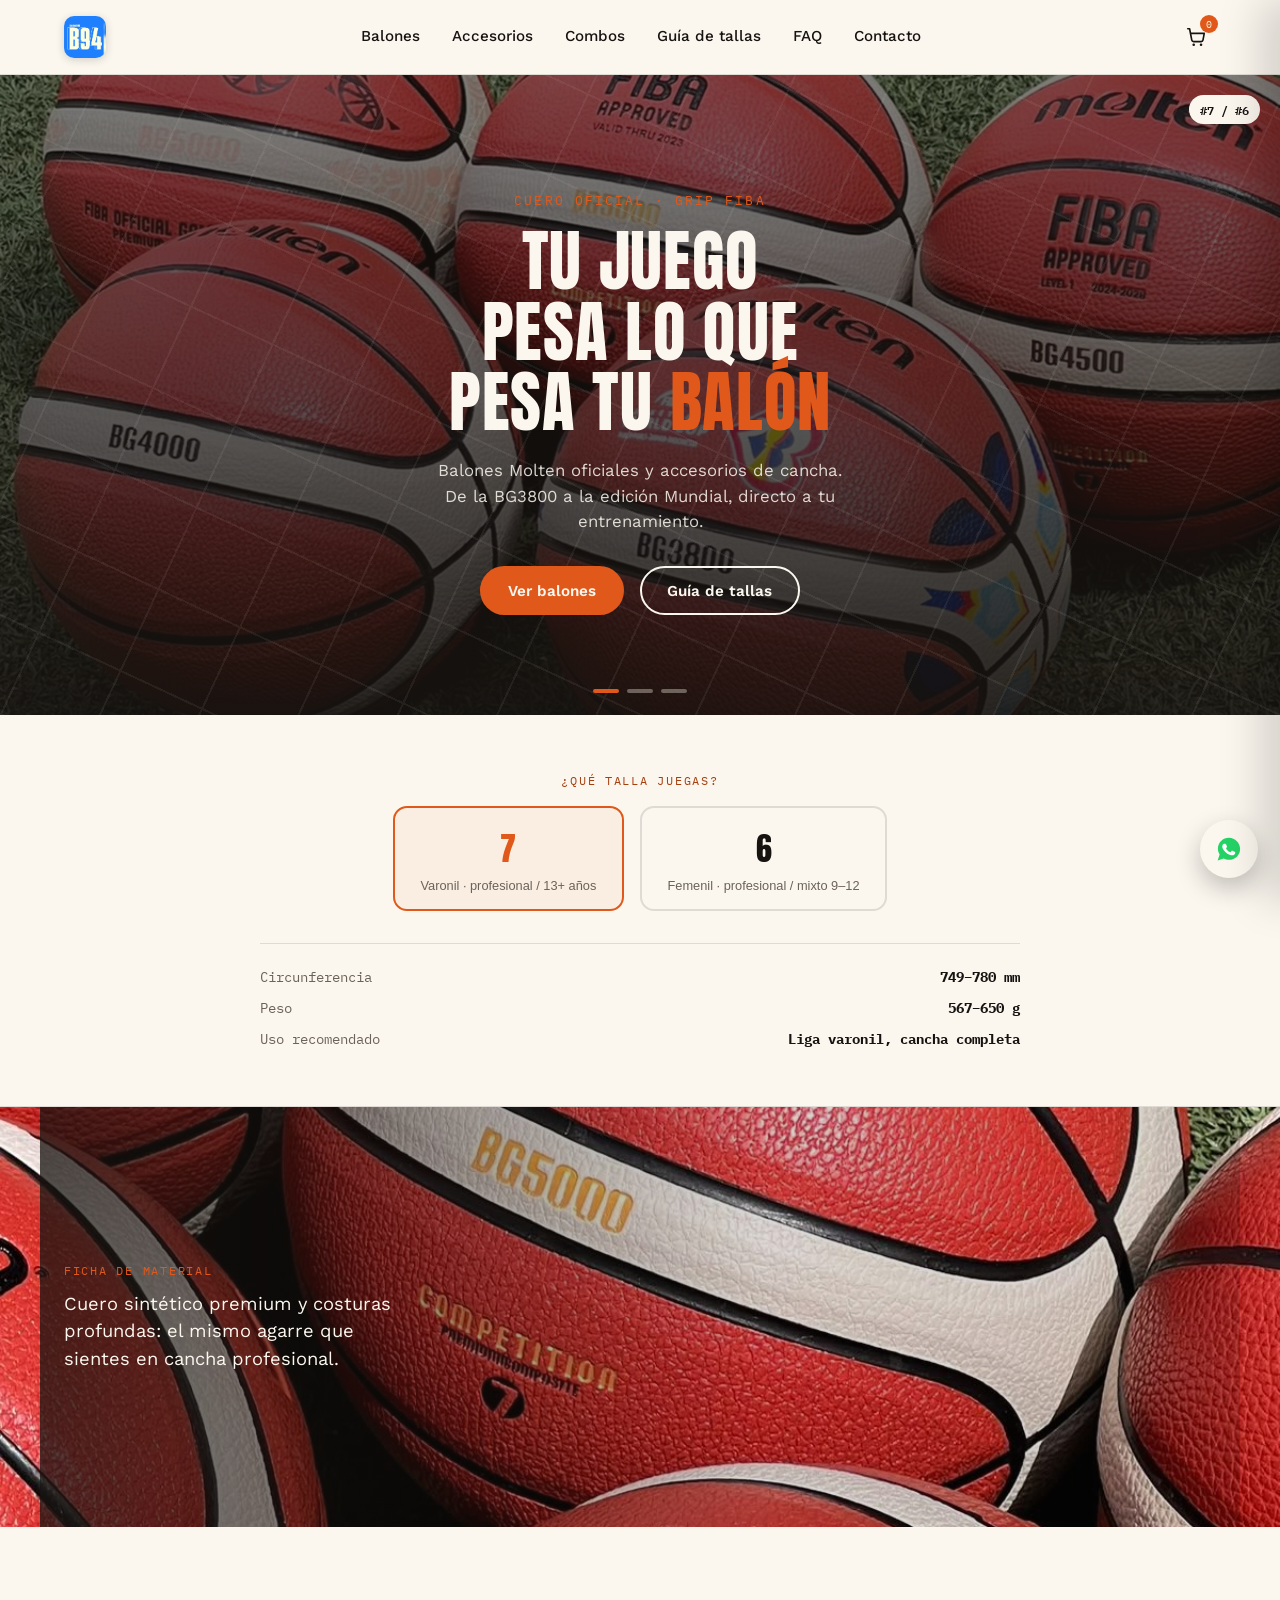
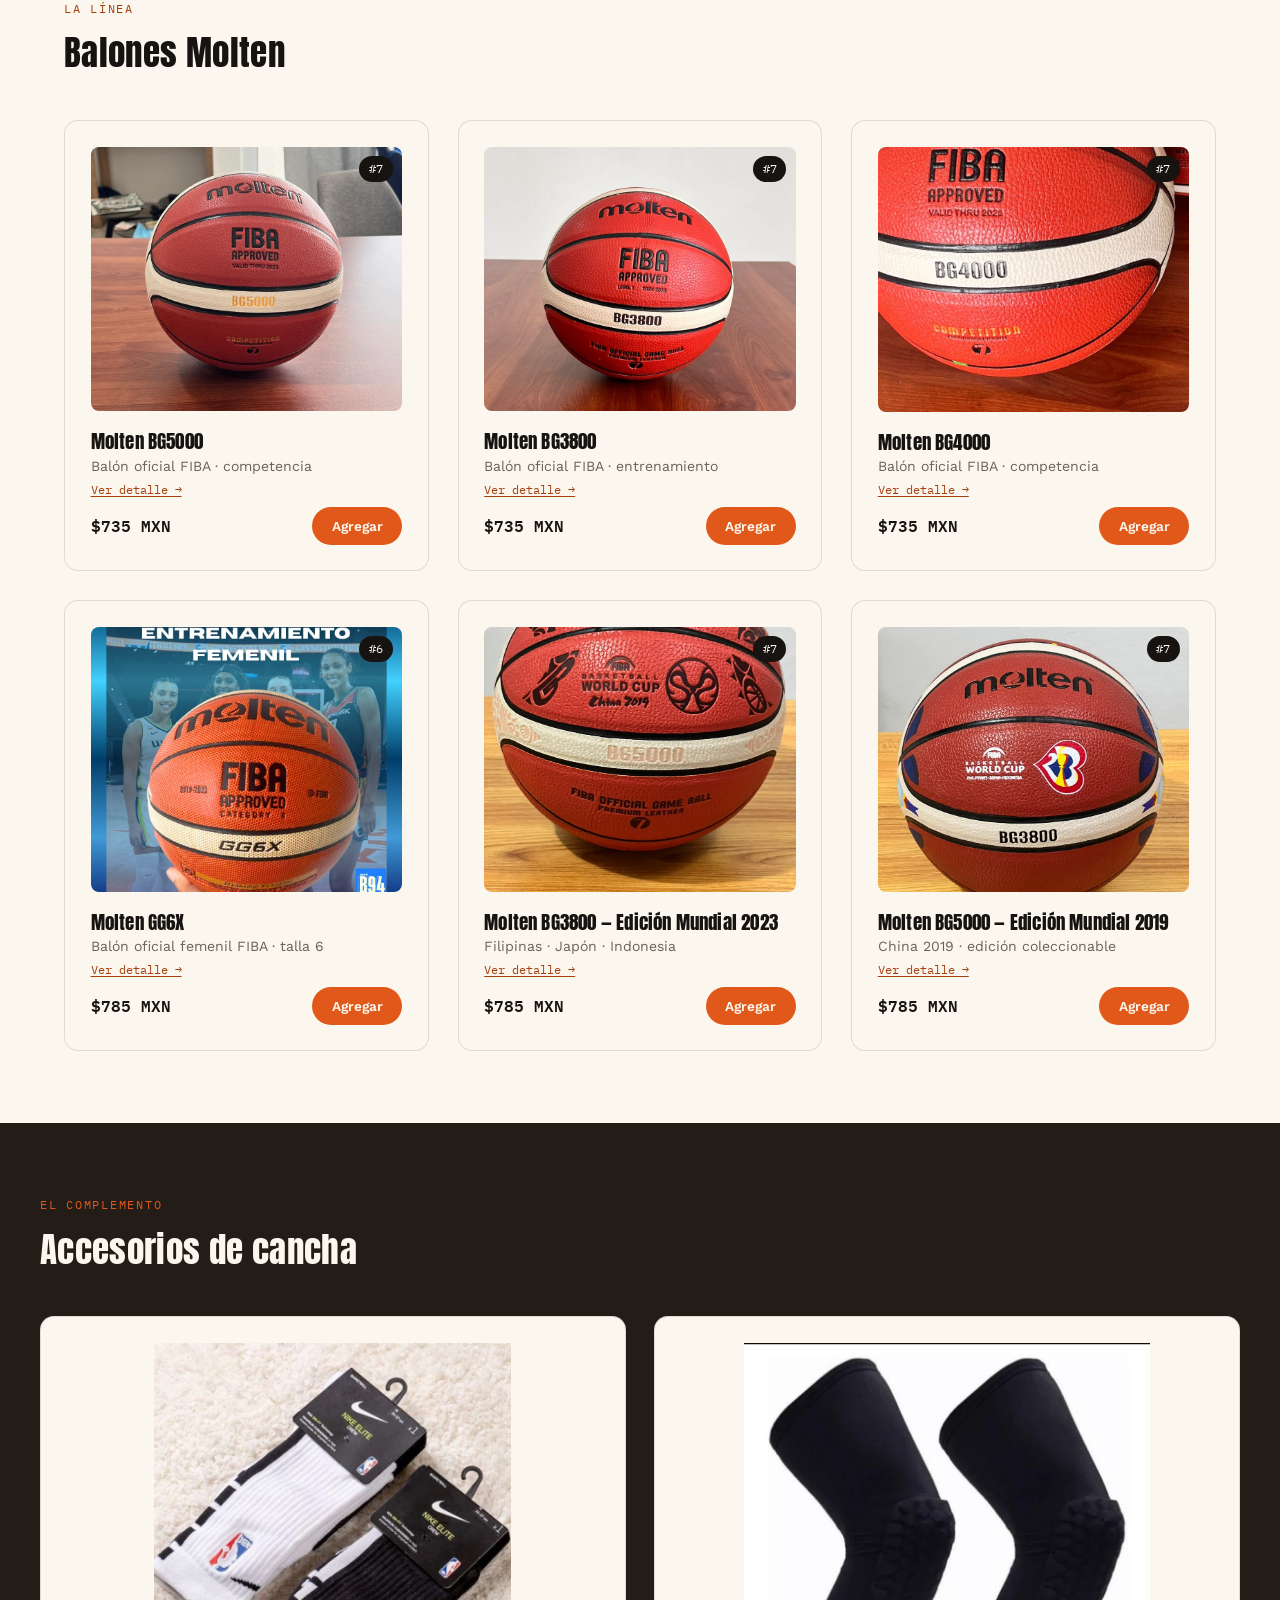
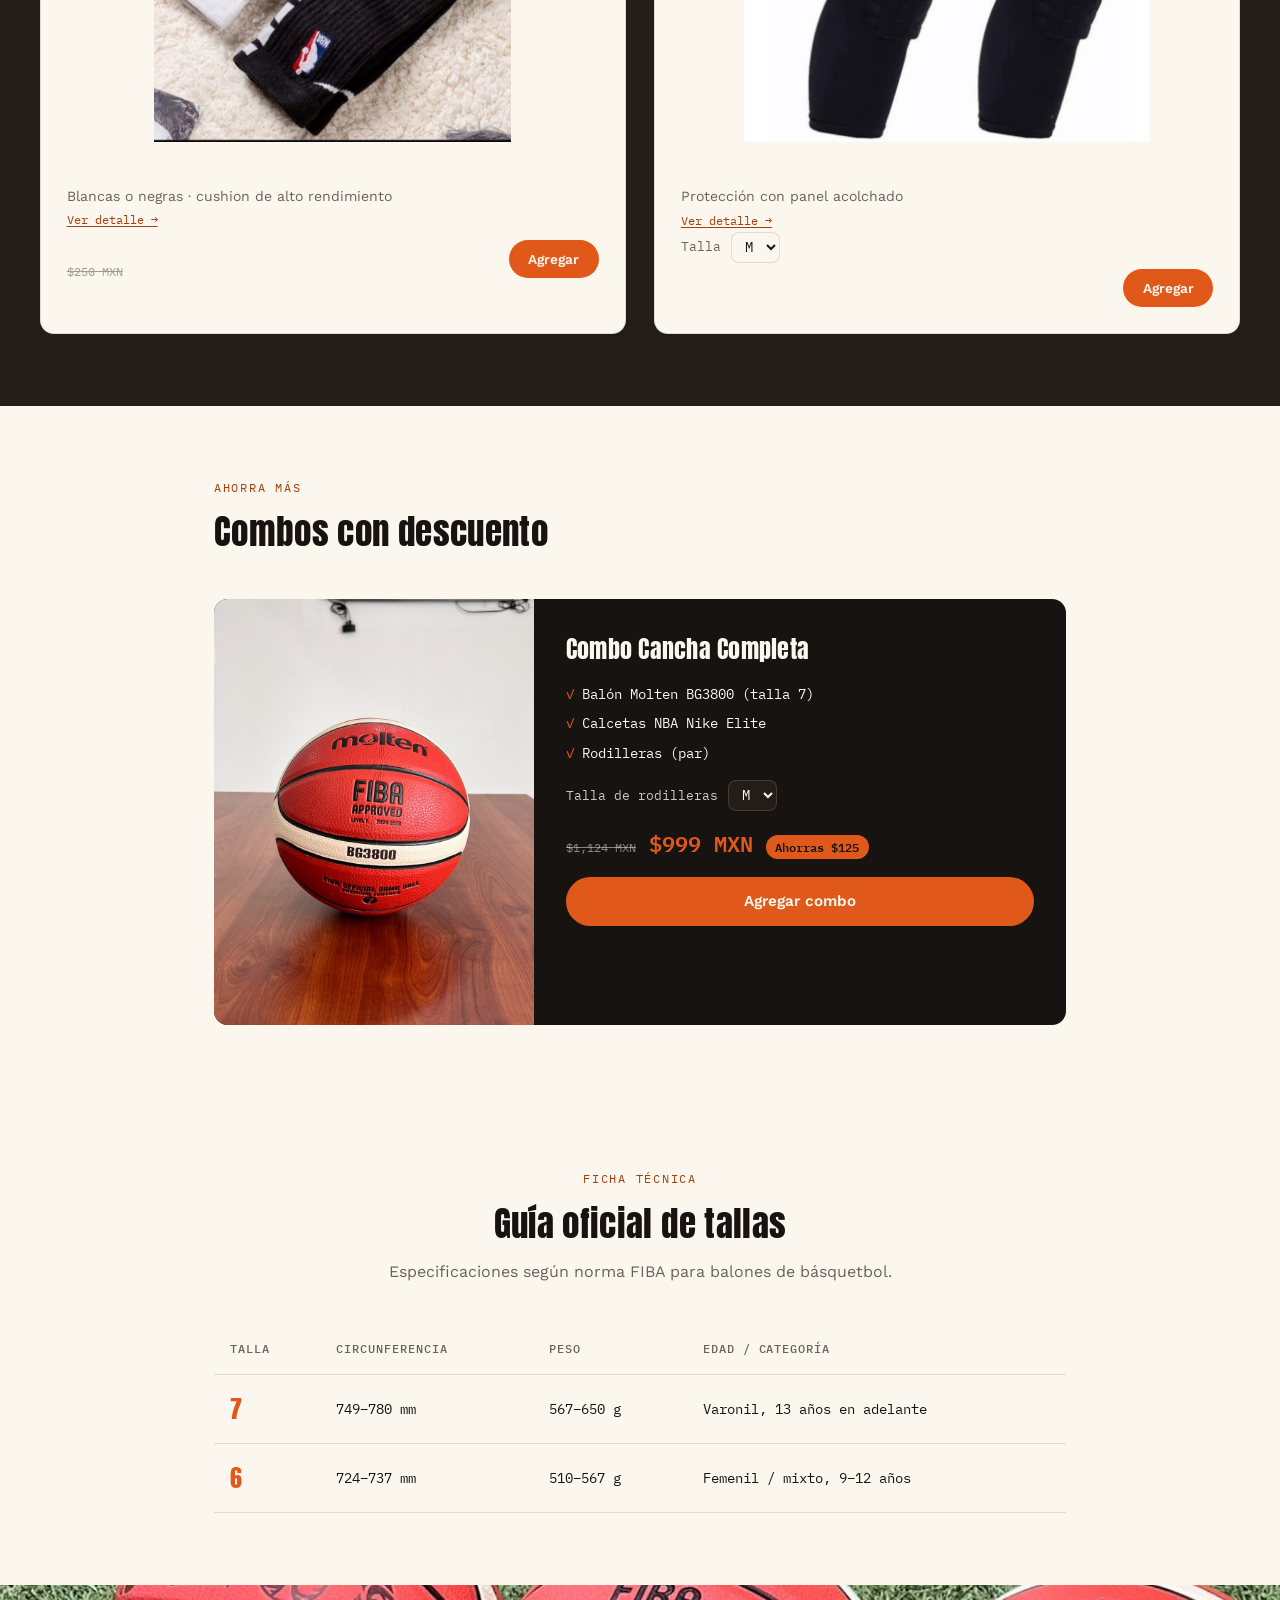
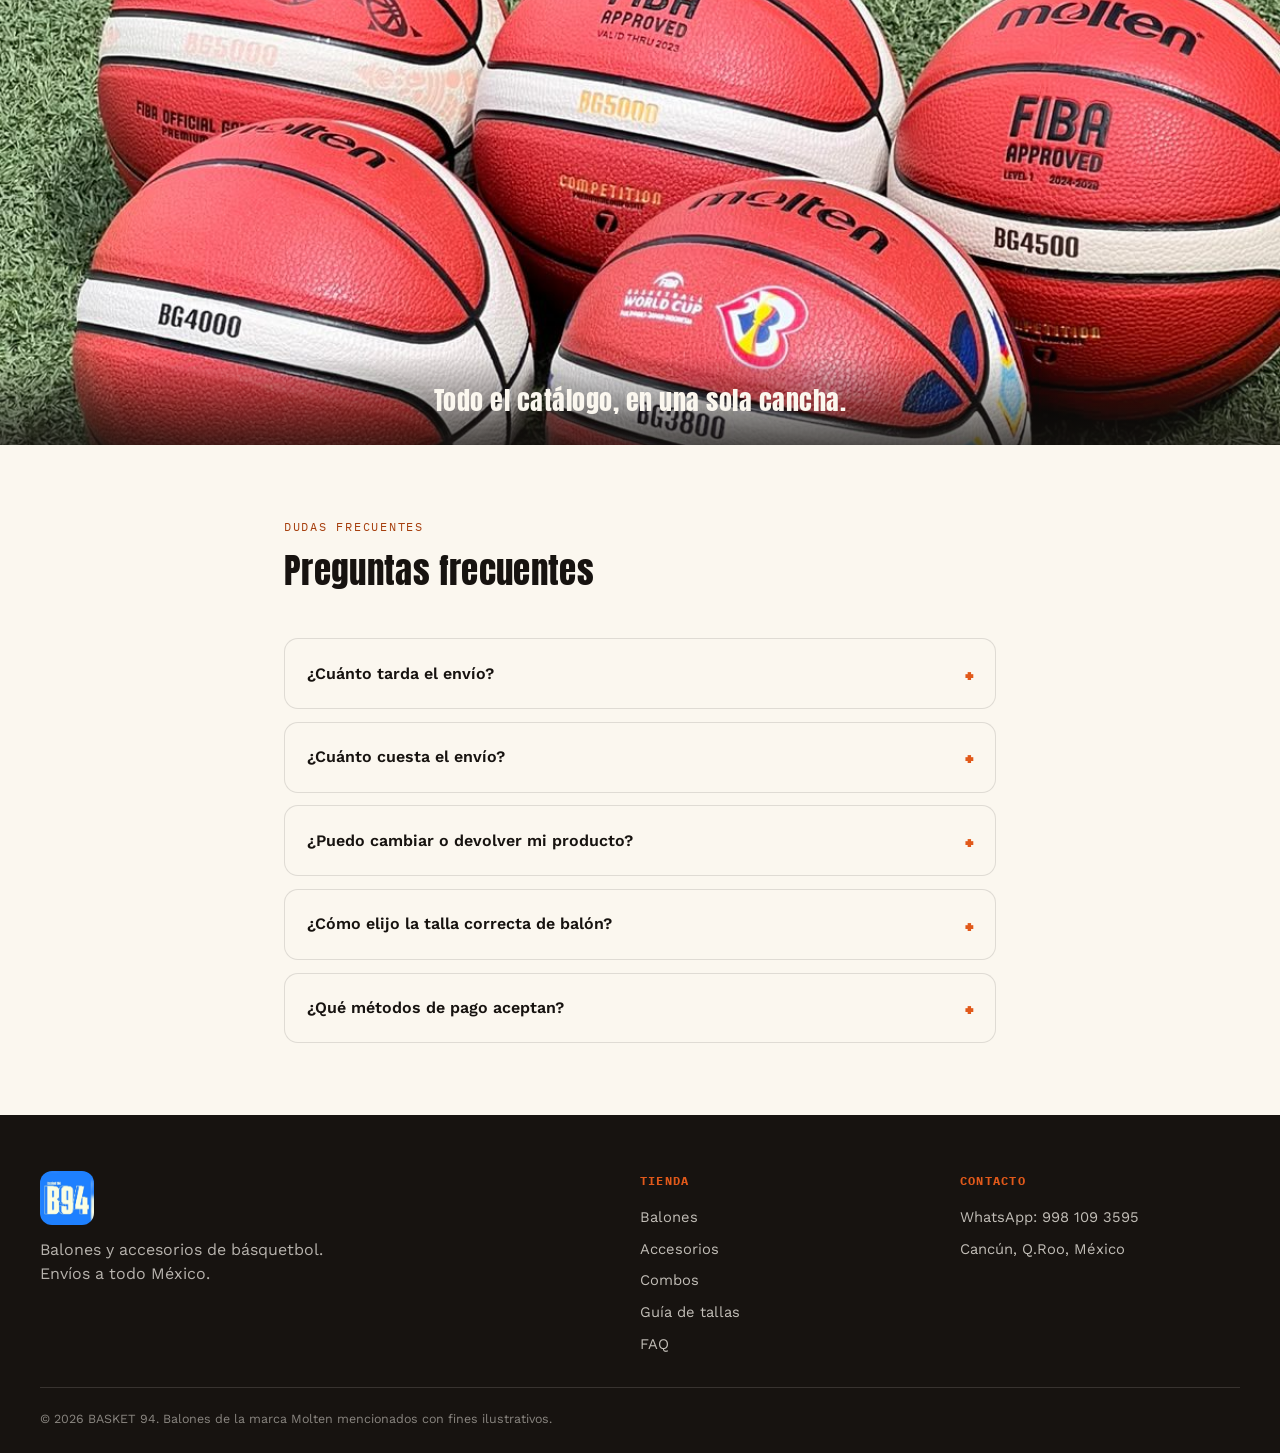
==== basket94-store/index.html @ 8084db6c "Agregar FAQ, Combo y barra de envio gratis" ====
<!DOCTYPE html>
<html lang="es">
<head>
<meta charset="UTF-8">
<meta name="viewport" content="width=device-width, initial-scale=1.0">
<title>BASKET 94 — Balones Molten y accesorios de básquetbol</title>
<link rel="preconnect" href="https://fonts.googleapis.com">
<link rel="preconnect" href="https://fonts.gstatic.com" crossorigin>
<link href="https://fonts.googleapis.com/css2?family=Anton&family=IBM+Plex+Mono:wght@400;500;600&family=Work+Sans:wght@400;500;600;700&display=swap" rel="stylesheet">
<link rel="icon" type="image/png" href="images/favicon.png">
<link rel="stylesheet" href="styles.css">
</head>
<body>

<!-- ===== NAV ===== -->
<header class="nav" id="nav">
  <div class="nav__inner">
    <a href="#top" class="nav__logo">
      <img src="images/logo.png" alt="BASKET 94" class="nav__logo-img">
    </a>

    <nav class="nav__links" id="navLinks">
      <a href="#balones">Balones</a>
      <a href="#accesorios">Accesorios</a>
      <a href="#combos">Combos</a>
      <a href="#tallas">Guía de tallas</a>
      <a href="#faq">FAQ</a>
      <a href="#contacto">Contacto</a>
    </nav>

    <div class="nav__actions">
      <button class="cart-btn" id="cartBtn" aria-label="Abrir carrito">
        <svg width="22" height="22" viewBox="0 0 24 24" fill="none"><path d="M3 3h2l2.4 12.4a2 2 0 002 1.6h8.2a2 2 0 002-1.6L21 8H6" stroke="currentColor" stroke-width="1.8" stroke-linecap="round" stroke-linejoin="round"/><circle cx="9.5" cy="20.5" r="1.4" fill="currentColor"/><circle cx="17.5" cy="20.5" r="1.4" fill="currentColor"/></svg>
        <span class="cart-btn__count" id="cartCount">0</span>
      </button>
      <button class="nav__burger" id="burgerBtn" aria-label="Abrir menú">
        <span></span><span></span><span></span>
      </button>
    </div>
  </div>
</header>

<!-- ===== HERO ===== -->
<section class="hero" id="top">
  <div class="hero__slider" id="heroSlider">
    <div class="hero__slide is-active" style="background-image:url('images/hero-pasto-1.jpg')"></div>
    <div class="hero__slide" style="background-image:url('images/hero-pasto-2.jpg')"></div>
    <div class="hero__slide" style="background-image:url('images/hero-pasto-3.jpg')"></div>
  </div>
  <div class="hero__overlay"></div>
  <div class="hero__seams" aria-hidden="true"></div>

  <div class="hero__content">
    <p class="eyebrow">CUERO OFICIAL · GRIP FIBA</p>
    <h1 class="hero__title">TU JUEGO<br>PESA LO QUE<br>PESA TU <em>BALÓN</em></h1>
    <p class="hero__sub">Balones Molten oficiales y accesorios de cancha. De la BG3800 a la edición Mundial, directo a tu entrenamiento.</p>
    <div class="hero__cta">
      <button class="btn btn--primary" data-scroll="#balones">Ver balones</button>
      <button class="btn btn--ghost" data-scroll="#tallas">Guía de tallas</button>
    </div>
  </div>

  <span class="hero__ball-tag">#7 / #6</span>

  <div class="hero__dots" id="heroDots">
    <button class="is-active" data-slide="0" aria-label="Foto 1"></button>
    <button data-slide="1" aria-label="Foto 2"></button>
    <button data-slide="2" aria-label="Foto 3"></button>
  </div>
</section>

<!-- ===== SELECTOR DE TALLA ===== -->
<section class="fit-picker">
  <div class="fit-picker__inner">
    <p class="section-label">¿QUÉ TALLA JUEGAS?</p>
    <div class="fit-tabs" id="fitTabs">
      <button class="fit-tab is-active" data-size="7">
        <span class="fit-tab__num">7</span>
        <span class="fit-tab__desc">Varonil · profesional / 13+ años</span>
      </button>
      <button class="fit-tab" data-size="6">
        <span class="fit-tab__num">6</span>
        <span class="fit-tab__desc">Femenil · profesional / mixto 9–12</span>
      </button>
    </div>
    <div class="fit-spec" id="fitSpec">
      <div class="fit-spec__row"><span>Circunferencia</span><strong id="specCirc">749–780 mm</strong></div>
      <div class="fit-spec__row"><span>Peso</span><strong id="specPeso">567–650 g</strong></div>
      <div class="fit-spec__row"><span>Uso recomendado</span><strong id="specUso">Liga varonil, cancha completa</strong></div>
    </div>
  </div>
</section>

<!-- ===== TIRA DE CALIDAD ===== -->
<section class="quality-strip">
  <img src="images/detalle-cuero.jpg" alt="Detalle del cuero y costuras del balón Molten">
  <div class="quality-strip__caption">
    <p class="section-label">FICHA DE MATERIAL</p>
    <p>Cuero sintético premium y costuras profundas: el mismo agarre que sientes en cancha profesional.</p>
  </div>
</section>

<!-- ===== BALONES ===== -->
<section class="products" id="balones">
  <div class="products__head">
    <p class="section-label">LA LÍNEA</p>
    <h2>Balones Molten</h2>
  </div>

  <div class="product-grid">

    <article class="product-card" data-detail="bg5000">
      <div class="product-card__media">
        <img src="images/bg5000.jpg" alt="Balón Molten BG5000">
        <span class="product-card__badge">#7</span>
      </div>
      <div class="product-card__body">
        <h3>Molten BG5000</h3>
        <p class="product-card__meta">Balón oficial FIBA · competencia</p>
        <button class="product-card__viewlink" data-detail="bg5000">Ver detalle →</button>
        <div class="product-card__foot">
          <span class="price">$735 MXN</span>
          <button class="btn btn--small btn--primary" data-add="bg5000">Agregar</button>
        </div>
      </div>
    </article>

    <article class="product-card" data-detail="bg3800">
      <div class="product-card__media">
        <img src="images/bg3800.jpg" alt="Balón Molten BG3800">
        <span class="product-card__badge">#7</span>
      </div>
      <div class="product-card__body">
        <h3>Molten BG3800</h3>
        <p class="product-card__meta">Balón oficial FIBA · entrenamiento</p>
        <button class="product-card__viewlink" data-detail="bg3800">Ver detalle →</button>
        <div class="product-card__foot">
          <span class="price">$735 MXN</span>
          <button class="btn btn--small btn--primary" data-add="bg3800">Agregar</button>
        </div>
      </div>
    </article>

    <article class="product-card" data-detail="bg4000">
      <div class="product-card__media">
        <img src="images/bg4000.jpg" alt="Balón Molten BG4000">
        <span class="product-card__badge">#7</span>
      </div>
      <div class="product-card__body">
        <h3>Molten BG4000</h3>
        <p class="product-card__meta">Balón oficial FIBA · competencia</p>
        <button class="product-card__viewlink" data-detail="bg4000">Ver detalle →</button>
        <div class="product-card__foot">
          <span class="price">$735 MXN</span>
          <button class="btn btn--small btn--primary" data-add="bg4000">Agregar</button>
        </div>
      </div>
    </article>

    <article class="product-card" data-detail="gg6x">
      <div class="product-card__media">
        <img src="images/gg6x.jpg" alt="Balón Molten GG6X talla 6">
        <span class="product-card__badge">#6</span>
      </div>
      <div class="product-card__body">
        <h3>Molten GG6X</h3>
        <p class="product-card__meta">Balón oficial femenil FIBA · talla 6</p>
        <button class="product-card__viewlink" data-detail="gg6x">Ver detalle →</button>
        <div class="product-card__foot">
          <span class="price">$785 MXN</span>
          <button class="btn btn--small btn--primary" data-add="gg6x">Agregar</button>
        </div>
      </div>
    </article>

    <article class="product-card" data-detail="bg3800-mundial">
      <div class="product-card__media">
        <img src="images/bg3800-mundial.jpg" alt="Balón Molten BG3800 edición Mundial 2023">
        <span class="product-card__badge">#7</span>
      </div>
      <div class="product-card__body">
        <h3>Molten BG3800 — Edición Mundial 2023</h3>
        <p class="product-card__meta">Filipinas · Japón · Indonesia</p>
        <button class="product-card__viewlink" data-detail="bg3800-mundial">Ver detalle →</button>
        <div class="product-card__foot">
          <span class="price">$785 MXN</span>
          <button class="btn btn--small btn--primary" data-add="bg3800-mundial">Agregar</button>
        </div>
      </div>
    </article>

    <article class="product-card" data-detail="bg5000-mundial">
      <div class="product-card__media">
        <img src="images/bg5000-mundial.jpg" alt="Balón Molten BG5000 edición Mundial 2019">
        <span class="product-card__badge">#7</span>
      </div>
      <div class="product-card__body">
        <h3>Molten BG5000 — Edición Mundial 2019</h3>
        <p class="product-card__meta">China 2019 · edición coleccionable</p>
        <button class="product-card__viewlink" data-detail="bg5000-mundial">Ver detalle →</button>
        <div class="product-card__foot">
          <span class="price">$785 MXN</span>
          <button class="btn btn--small btn--primary" data-add="bg5000-mundial">Agregar</button>
        </div>
      </div>
    </article>

  </div>
</section>

<!-- ===== ACCESORIOS ===== -->
<section class="products products--dark" id="accesorios">
  <div class="products__head">
    <p class="section-label">EL COMPLEMENTO</p>
    <h2>Accesorios de cancha</h2>
  </div>

  <div class="product-grid product-grid--accessories">

    <article class="product-card product-card--acc" data-detail="calcetas">
      <div class="product-card__media">
        <img src="images/calcetas.jpg" alt="Calcetas NBA Nike Elite">
      </div>
      <div class="product-card__body">
        <h3>Calcetas NBA Nike Elite</h3>
        <p class="product-card__meta">Blancas o negras · cushion de alto rendimiento</p>
        <button class="product-card__viewlink" data-detail="calcetas">Ver detalle →</button>
        <div class="product-card__foot">
          <span class="price-group">
            <span class="price">$199 MXN</span>
            <span class="price-old">$250 MXN</span>
          </span>
          <button class="btn btn--small btn--primary" data-add="calcetas">Agregar</button>
        </div>
      </div>
    </article>

    <article class="product-card product-card--acc" data-detail="rodilleras">
      <div class="product-card__media">
        <img src="images/rodilleras.jpg" alt="Rodilleras de básquetbol">
      </div>
      <div class="product-card__body">
        <h3>Rodilleras (par)</h3>
        <p class="product-card__meta">Protección con panel acolchado</p>
        <button class="product-card__viewlink" data-detail="rodilleras">Ver detalle →</button>
        <label class="size-select">
          Talla
          <select id="rodillerasSize">
            <option value="S">S</option>
            <option value="M" selected>M</option>
            <option value="G">G</option>
          </select>
        </label>
        <div class="product-card__foot">
          <span class="price">$190 MXN</span>
          <button class="btn btn--small btn--primary" id="addRodilleras">Agregar</button>
        </div>
      </div>
    </article>

  </div>
</section>

<!-- ===== COMBOS ===== -->
<section class="combos" id="combos">
  <div class="products__head">
    <p class="section-label">AHORRA MÁS</p>
    <h2>Combos con descuento</h2>
  </div>

  <div class="combo-card">
    <div class="combo-card__media">
      <img src="images/bg3800.jpg" alt="Combo Cancha Completa: balón, calcetas y rodilleras">
    </div>
    <div class="combo-card__body">
      <h3>Combo Cancha Completa</h3>
      <ul class="combo-card__list">
        <li>Balón Molten BG3800 (talla 7)</li>
        <li>Calcetas NBA Nike Elite</li>
        <li>Rodilleras (par)</li>
      </ul>
      <label class="size-select">
        Talla de rodilleras
        <select id="comboSize">
          <option value="S">S</option>
          <option value="M" selected>M</option>
          <option value="G">G</option>
        </select>
      </label>
      <div class="combo-card__price">
        <span class="price-old">$1,124 MXN</span>
        <span class="price">$999 MXN</span>
        <span class="combo-card__save">Ahorras $125</span>
      </div>
      <button class="btn btn--primary btn--full" id="addCombo">Agregar combo</button>
    </div>
  </div>
</section>

<!-- ===== GUÍA DE TALLAS ===== -->
<section class="size-guide" id="tallas">
  <div class="size-guide__head">
    <p class="section-label">FICHA TÉCNICA</p>
    <h2>Guía oficial de tallas</h2>
    <p class="size-guide__sub">Especificaciones según norma FIBA para balones de básquetbol.</p>
  </div>

  <div class="size-table-wrap">
    <table class="size-table">
      <thead>
        <tr>
          <th>Talla</th>
          <th>Circunferencia</th>
          <th>Peso</th>
          <th>Edad / categoría</th>
        </tr>
      </thead>
      <tbody>
        <tr>
          <td class="size-table__num">7</td>
          <td>749–780 mm</td>
          <td>567–650 g</td>
          <td>Varonil, 13 años en adelante</td>
        </tr>
        <tr>
          <td class="size-table__num">6</td>
          <td>724–737 mm</td>
          <td>510–567 g</td>
          <td>Femenil / mixto, 9–12 años</td>
        </tr>
      </tbody>
    </table>
  </div>
</section>

<!-- ===== CATÁLOGO COMPLETO (banner) ===== -->
<section class="catalog-banner">
  <img src="images/catalogo-completo.jpg" alt="Catálogo completo de balones Molten BASKET 94">
  <div class="catalog-banner__caption">
    <p>Todo el catálogo, en una sola cancha.</p>
  </div>
</section>

<!-- ===== FAQ ===== -->
<section class="faq" id="faq">
  <div class="products__head">
    <p class="section-label">DUDAS FRECUENTES</p>
    <h2>Preguntas frecuentes</h2>
  </div>

  <div class="faq-list">
    <details class="faq-item">
      <summary>¿Cuánto tarda el envío?</summary>
      <p>Cancún y área metropolitana: 1–2 días hábiles. Resto de México: 3–6 días hábiles.</p>
    </details>
    <details class="faq-item">
      <summary>¿Cuánto cuesta el envío?</summary>
      <p>Envío gratis en compras desde $1,200 MXN. Por debajo de ese monto, la tarifa se calcula según tu código postal al finalizar la compra.</p>
    </details>
    <details class="faq-item">
      <summary>¿Puedo cambiar o devolver mi producto?</summary>
      <p>Sí, aceptamos cambios dentro de los 7 días posteriores a la entrega, siempre que el producto no haya sido usado y conserve su empaque original.</p>
    </details>
    <details class="faq-item">
      <summary>¿Cómo elijo la talla correcta de balón?</summary>
      <p>Talla 7 es la oficial varonil (13 años en adelante). Talla 6 es la oficial femenil y mixta (9–12 años). Revisa la guía de tallas más arriba para el detalle completo.</p>
    </details>
    <details class="faq-item">
      <summary>¿Qué métodos de pago aceptan?</summary>
      <p>Tarjeta de crédito y débito, además de los métodos adicionales que verás disponibles al finalizar tu compra.</p>
    </details>
  </div>
</section>

<!-- ===== FOOTER ===== -->
<footer class="footer" id="contacto">
  <div class="footer__inner">
    <div class="footer__brand">
      <img src="images/logo.png" alt="BASKET 94" class="footer__logo-img">
      <p>Balones y accesorios de básquetbol. Envíos a todo México.</p>
    </div>
    <div class="footer__col">
      <h4>Tienda</h4>
      <a href="#balones">Balones</a>
      <a href="#accesorios">Accesorios</a>
      <a href="#combos">Combos</a>
      <a href="#tallas">Guía de tallas</a>
      <a href="#faq">FAQ</a>
    </div>
    <div class="footer__col">
      <h4>Contacto</h4>
      <a href="https://wa.me/529981093595" target="_blank" rel="noopener">WhatsApp: 998 109 3595</a>
      <span>Cancún, Q.Roo, México</span>
    </div>
  </div>
  <p class="footer__legal">© 2026 BASKET 94. Balones de la marca Molten mencionados con fines ilustrativos.</p>
</footer>

<!-- ===== BOTÓN WHATSAPP ===== -->
<a class="whatsapp-btn" href="https://wa.me/529981093595?text=Hola%2C%20quiero%20informaci%C3%B3n%20sobre%20sus%20balones" target="_blank" rel="noopener" aria-label="Escríbenos por WhatsApp">
  <svg width="28" height="28" viewBox="0 0 32 32" fill="none"><path d="M16 3C9 3 3.3 8.6 3.3 15.5c0 2.5.7 4.8 2 6.8L3 29l6.9-2.2c1.9 1 4.1 1.6 6.1 1.6 7 0 12.7-5.6 12.7-12.5S23 3 16 3z" fill="#25D366"/><path d="M12.2 10.5c-.3-.6-.6-.6-.9-.6h-.7c-.3 0-.7.1-1 .5-.3.4-1.3 1.2-1.3 2.9s1.3 3.4 1.5 3.6c.2.3 2.5 4 6.2 5.4 3.1 1.2 3.7 1 4.4.9.7-.1 2.2-.9 2.5-1.8.3-.9.3-1.6.2-1.8-.1-.2-.3-.3-.7-.5-.3-.2-2.2-1.1-2.5-1.2-.3-.1-.6-.2-.8.2-.3.4-.9 1.2-1.1 1.4-.2.2-.4.3-.7.1-.3-.2-1.4-.5-2.7-1.7-1-.9-1.7-2-1.9-2.4-.2-.3 0-.5.1-.7.2-.2.3-.4.5-.6.1-.2.2-.4.3-.6.1-.2 0-.4 0-.6 0-.2-.7-1.9-1-2.5z" fill="white"/></svg>
</a>

<!-- ===== MODAL DE DETALLE DE PRODUCTO ===== -->
<div class="product-modal-overlay" id="productModalOverlay"></div>
<div class="product-modal" id="productModal" role="dialog" aria-modal="true">
  <button class="product-modal__close" id="productModalClose" aria-label="Cerrar">&times;</button>
  <div class="product-modal__body">
    <div class="product-modal__gallery">
      <div class="product-modal__main">
        <img id="pmMainImg" src="" alt="">
        <span class="product-card__badge" id="pmBadge"></span>
      </div>
      <div class="product-modal__thumbs" id="pmThumbs"></div>
    </div>
    <div class="product-modal__info">
      <p class="section-label" id="pmTagline"></p>
      <h2 id="pmTitle"></h2>
      <div class="product-modal__price">
        <span class="price" id="pmPrice"></span>
        <span class="price-old" id="pmPriceOld"></span>
      </div>
      <p class="product-modal__desc" id="pmDesc"></p>
      <div class="product-modal__specs" id="pmSpecs"></div>
      <div class="product-modal__size" id="pmSizeWrap">
        <label class="size-select">
          Talla
          <select id="pmSize">
            <option value="S">S</option>
            <option value="M" selected>M</option>
            <option value="G">G</option>
          </select>
        </label>
      </div>
      <button class="btn btn--primary btn--full" id="pmAddBtn">Agregar al carrito</button>
    </div>
  </div>
</div>

<!-- ===== CARRITO ===== -->
<div class="cart-overlay" id="cartOverlay"></div>
<aside class="cart-drawer" id="cartDrawer">
  <div class="cart-drawer__head">
    <h3>Tu carrito</h3>
    <button id="cartClose" aria-label="Cerrar carrito">&times;</button>
  </div>
  <div class="cart-drawer__items" id="cartItems">
    <p class="cart-empty" id="cartEmpty">Aún no has agregado nada. Elige tu balón.</p>
  </div>
  <div class="cart-shipping" id="cartShipping">
    <p class="cart-shipping__msg" id="cartShippingMsg"></p>
    <div class="cart-shipping__bar"><div class="cart-shipping__fill" id="cartShippingFill"></div></div>
  </div>
  <div class="cart-drawer__foot">
    <div class="cart-total">
      <span>Total</span>
      <strong id="cartTotal">$0 MXN</strong>
    </div>
    <button class="btn btn--primary btn--full" id="checkoutBtn">Ir a pagar</button>
  </div>
</aside>

<script src="script.js"></script>
</body>
</html>
---- basket94-store/styles.css ----
/* ============ TOKENS ============ */
:root{
  --ink: #171310;
  --ink-soft: #241d17;
  --orange: #E1591A;
  --orange-deep: #A63F0E;
  --cream: #F2E4C9;
  --chalk: #FBF7EF;
  --court-red: #B23A2E;
  --line: rgba(251,247,239,0.14);
  --line-dark: rgba(23,19,16,0.12);

  --font-display: 'Anton', sans-serif;
  --font-body: 'Work Sans', sans-serif;
  --font-mono: 'IBM Plex Mono', monospace;

  --radius: 14px;
}

*{ box-sizing: border-box; margin:0; padding:0; }

html{ scroll-behavior: smooth; }

body{
  font-family: var(--font-body);
  background: var(--chalk);
  color: var(--ink);
  line-height: 1.5;
  -webkit-font-smoothing: antialiased;
}

img, svg{ display:block; max-width:100%; }

.section-label{
  font-family: var(--font-mono);
  font-size: 0.78rem;
  letter-spacing: 0.14em;
  color: var(--orange-deep);
  margin-bottom: 0.6rem;
}

h1, h2, h3{ font-family: var(--font-display); font-weight: 400; letter-spacing: 0.01em; }

/* ============ BUTTONS ============ */
.btn{
  font-family: var(--font-body);
  font-weight: 600;
  font-size: 0.95rem;
  padding: 0.85rem 1.6rem;
  border-radius: 999px;
  border: 2px solid transparent;
  cursor: pointer;
  transition: transform 0.15s ease, background 0.15s ease, color 0.15s ease;
}
.btn:active{ transform: scale(0.96); }

.btn--primary{ background: var(--orange); color: var(--chalk); }
.btn--primary:hover{ background: var(--orange-deep); }

.btn--ghost{ background: transparent; color: var(--ink); border-color: var(--ink); }
.btn--ghost:hover{ background: var(--ink); color: var(--chalk); }

.btn--small{ padding: 0.55rem 1.1rem; font-size: 0.85rem; }
.btn--full{ width: 100%; }

/* ============ NAV ============ */
.nav{
  position: sticky; top: 0; z-index: 50;
  background: rgba(251,247,239,0.92);
  backdrop-filter: blur(8px);
  border-bottom: 1px solid var(--line-dark);
}
.nav__inner{
  max-width: 1200px; margin: 0 auto;
  display: flex; align-items: center; justify-content: space-between;
  padding: 1rem 1.5rem;
}
.nav__logo{
  display: flex; align-items: center;
  text-decoration: none;
}
.nav__logo-img{
  width: 42px; height: 42px; border-radius: 10px;
  box-shadow: 0 2px 8px rgba(23,19,16,0.18);
}

.nav__links{ display: flex; gap: 2rem; }
.nav__links a{
  color: var(--ink); text-decoration: none; font-weight: 500; font-size: 0.95rem;
  position: relative; padding-bottom: 2px;
}
.nav__links a::after{
  content:''; position:absolute; left:0; bottom:-2px; width:0; height:2px;
  background: var(--orange); transition: width 0.2s ease;
}
.nav__links a:hover::after{ width: 100%; }

.nav__actions{ display:flex; align-items:center; gap: 0.9rem; }

.cart-btn{
  position: relative; background: none; border: none; cursor: pointer;
  color: var(--ink); display:flex; align-items:center; justify-content:center;
  width: 40px; height: 40px; border-radius: 50%;
}
.cart-btn:hover{ background: var(--line-dark); }
.cart-btn__count{
  position:absolute; top: -2px; right: -2px;
  background: var(--orange); color: var(--chalk);
  font-family: var(--font-mono); font-size: 0.65rem;
  width: 18px; height: 18px; border-radius: 50%;
  display:flex; align-items:center; justify-content:center;
}

.nav__burger{ display:none; flex-direction:column; gap:5px; background:none; border:none; cursor:pointer; padding: 6px; }
.nav__burger span{ width: 22px; height: 2px; background: var(--ink); border-radius: 2px; }

/* ============ HERO ============ */
.hero{
  position: relative;
  background: var(--ink);
  color: var(--chalk);
  overflow: hidden;
  min-height: 640px;
  display: flex;
  align-items: center;
}

.hero__slider{
  position: absolute;
  top: -12%; left: 0; right: 0; bottom: -12%;
  will-change: transform;
}
.hero__slide{
  position: absolute; inset: 0;
  background-size: cover;
  background-position: center;
  opacity: 0;
  transition: opacity 1.6s ease;
}
.hero__slide.is-active{ opacity: 1; }

.hero__overlay{
  position: absolute; inset: 0;
  background:
    linear-gradient(180deg, rgba(23,19,16,0.55) 0%, rgba(23,19,16,0.72) 55%, rgba(23,19,16,0.92) 100%);
}

.hero__seams{
  position:absolute; inset:0; opacity: 0.06; pointer-events:none;
  background-image:
    repeating-linear-gradient(115deg, var(--chalk) 0 2px, transparent 2px 90px),
    repeating-linear-gradient(25deg, var(--chalk) 0 2px, transparent 2px 90px);
}

.hero__content{
  position: relative; z-index: 2;
  max-width: 640px; margin: 0 auto;
  text-align: center;
  padding: 7rem 1.5rem 6rem;
}
.eyebrow{
  font-family: var(--font-mono); font-size: 0.8rem; letter-spacing: 0.16em;
  color: var(--orange); margin-bottom: 1rem;
}
.hero__title{
  font-size: clamp(2.4rem, 6vw, 4.2rem);
  line-height: 1.05;
  margin-bottom: 1.3rem;
}
.hero__title em{ color: var(--orange); font-style: normal; }
.hero__sub{
  font-size: 1.05rem; max-width: 42ch; margin-left: auto; margin-right: auto;
  color: rgba(251,247,239,0.85);
  margin-bottom: 2rem;
}
.hero__cta{ display:flex; gap: 1rem; flex-wrap: wrap; justify-content: center; }
.hero .btn--ghost{ color: var(--chalk); border-color: var(--chalk); }
.hero .btn--ghost:hover{ background: var(--chalk); color: var(--ink); }

.hero__ball-tag{
  position:absolute; top: 20px; right: 20px; z-index: 3;
  background: var(--chalk); color: var(--ink);
  font-family: var(--font-mono); font-size: 0.75rem; font-weight: 600;
  padding: 0.35rem 0.7rem; border-radius: 999px;
}

.hero__dots{
  position: absolute; bottom: 22px; left: 50%; transform: translateX(-50%);
  z-index: 3; display: flex; gap: 0.5rem;
}
.hero__dots button{
  width: 26px; height: 4px; border-radius: 2px; border: none;
  background: rgba(251,247,239,0.35); cursor: pointer; padding: 0; transition: background 0.2s ease;
}
.hero__dots button.is-active{ background: var(--orange); }

/* ============ FIT PICKER ============ */
.fit-picker{ padding: 3.5rem 1.5rem; border-bottom: 1px solid var(--line-dark); }
.fit-picker__inner{ max-width: 760px; margin: 0 auto; text-align:center; }

.fit-tabs{ display:flex; gap: 1rem; justify-content:center; margin: 1rem 0 2rem; flex-wrap: wrap; }
.fit-tab{
  display:flex; flex-direction: column; align-items:center; gap: 0.3rem;
  background: transparent; border: 2px solid var(--line-dark); border-radius: var(--radius);
  padding: 1rem 1.6rem; cursor: pointer; min-width: 200px;
  transition: border-color 0.15s ease, background 0.15s ease;
}
.fit-tab__num{ font-family: var(--font-display); font-size: 2rem; color: var(--ink); }
.fit-tab__desc{ font-size: 0.8rem; color: #6b6259; }
.fit-tab.is-active{ border-color: var(--orange); background: rgba(225,89,26,0.06); }
.fit-tab.is-active .fit-tab__num{ color: var(--orange); }

.fit-spec{
  display:flex; flex-direction: column; gap: 0.6rem;
  border-top: 1px solid var(--line-dark); padding-top: 1.4rem;
  font-family: var(--font-mono); font-size: 0.9rem;
}
.fit-spec__row{ display:flex; justify-content: space-between; }
.fit-spec__row span{ color: #6b6259; }

/* ============ QUALITY STRIP ============ */
.quality-strip{ position: relative; }
.quality-strip img{ width: 100%; height: min(50vh, 420px); object-fit: cover; }
.quality-strip__caption{
  position:absolute; inset:0; display:flex; flex-direction:column; justify-content:center;
  padding: 2rem 1.5rem; max-width: 1200px; margin: 0 auto; left:0; right:0;
  background: linear-gradient(90deg, rgba(23,19,16,0.75) 0%, rgba(23,19,16,0.15) 60%);
  color: var(--chalk);
}
.quality-strip__caption p:last-child{ max-width: 32ch; font-size: 1.15rem; }
.quality-strip__caption .section-label{ color: var(--orange); }

/* ============ PRODUCTS ============ */
.products{ padding: 4.5rem 1.5rem; max-width: 1200px; margin: 0 auto; }
.products--dark{ background: var(--ink-soft); max-width: none; color: var(--chalk); border-radius: 0; }
.products--dark .products__head{ max-width: 1200px; margin: 0 auto 2.5rem; }
.products--dark .product-grid{ max-width: 1200px; margin: 0 auto; }
.products--dark .section-label{ color: var(--orange); }

.products__head{ margin-bottom: 2.5rem; }
.products__head h2{ font-size: 2.2rem; }

.product-grid{
  display: grid; grid-template-columns: repeat(3, 1fr); gap: 1.8rem;
}
.product-grid--accessories{ grid-template-columns: repeat(2, 1fr); max-width: 760px; }

.product-card{
  background: var(--chalk); border-radius: var(--radius);
  border: 1px solid var(--line-dark);
  padding: 1.6rem; display:flex; flex-direction:column; gap: 1rem;
  transition: transform 0.2s ease, box-shadow 0.2s ease;
}
.product-card:hover{ transform: translateY(-4px); box-shadow: 0 16px 32px rgba(23,19,16,0.1); }

.product-card__media{ position: relative; border-radius: calc(var(--radius) - 6px); overflow: hidden; background: var(--ink); cursor: pointer; }
.product-card__media img{ width: 100%; aspect-ratio: 4/3.4; object-fit: cover; transition: transform 0.3s ease; }
.product-card__media:hover img{ transform: scale(1.04); }
.product-card--acc .product-card__media img{ aspect-ratio: 4/3; object-fit: contain; background: var(--chalk); }
.product-card__viewlink{
  background: none; border: none; padding: 0; cursor: pointer;
  font-family: var(--font-mono); font-size: 0.78rem; color: var(--orange-deep);
  text-align: left; text-decoration: underline; text-underline-offset: 2px;
  margin-top: -0.4rem;
}
.product-card__viewlink:hover{ color: var(--orange); }
.product-card__badge{
  position:absolute; top: 0.6rem; right: 0.6rem;
  background: var(--ink); color: var(--chalk);
  font-family: var(--font-mono); font-size: 0.75rem;
  padding: 0.25rem 0.6rem; border-radius: 999px;
}
.product-card__meta{ font-size: 0.88rem; color: #6b6259; }
.product-card__foot{ display:flex; align-items:center; justify-content:space-between; margin-top: auto; padding-top: 0.4rem; gap: 0.6rem; }
.price{ font-family: var(--font-mono); font-weight: 600; }
.price-group{ display:flex; flex-direction:column; }
.price-old{ font-family: var(--font-mono); font-size: 0.78rem; color: #a39a8f; text-decoration: line-through; }

.product-card--acc{ text-align: left; }

.size-select{
  display:flex; align-items:center; gap: 0.6rem;
  font-family: var(--font-mono); font-size: 0.82rem; color: #6b6259;
}
.size-select select{
  font-family: var(--font-mono); font-size: 0.85rem;
  padding: 0.3rem 0.6rem; border-radius: 8px; border: 1px solid var(--line-dark);
  background: var(--chalk); color: var(--ink); cursor: pointer;
}

/* ============ CATALOG BANNER ============ */
.catalog-banner{ position: relative; }
.catalog-banner img{ width: 100%; height: min(55vh, 460px); object-fit: cover; }
.catalog-banner__caption{
  position:absolute; left:0; right:0; bottom:0;
  padding: 1.6rem; text-align:center;
  background: linear-gradient(0deg, rgba(23,19,16,0.75), transparent);
}
.catalog-banner__caption p{
  color: var(--chalk); font-family: var(--font-display); font-size: 1.6rem;
  letter-spacing: 0.02em;
}

/* ============ COMBOS ============ */
.combos{ padding: 4.5rem 1.5rem; max-width: 900px; margin: 0 auto; }

.combo-card{
  display: grid; grid-template-columns: 320px 1fr;
  background: var(--ink); color: var(--chalk);
  border-radius: var(--radius); overflow: hidden;
}
.combo-card__media{ height: 100%; min-height: 260px; }
.combo-card__media img{ width: 100%; height: 100%; object-fit: cover; }

.combo-card__body{ padding: 2rem; display:flex; flex-direction: column; gap: 1rem; }
.combo-card__body h3{ font-size: 1.5rem; }

.combo-card__list{ list-style: none; display:flex; flex-direction: column; gap: 0.5rem; font-family: var(--font-mono); font-size: 0.9rem; }
.combo-card__list li::before{ content: '✓  '; color: var(--orange); }

.combo-card .size-select{ color: rgba(251,247,239,0.8); }
.combo-card .size-select select{ background: var(--ink-soft); color: var(--chalk); border-color: var(--line); }

.combo-card__price{ display:flex; align-items: baseline; gap: 0.8rem; flex-wrap: wrap; }
.combo-card__price .price{ font-size: 1.4rem; color: var(--orange); }
.combo-card__price .price-old{ color: rgba(251,247,239,0.5); }
.combo-card__save{
  font-family: var(--font-mono); font-size: 0.75rem; font-weight: 600;
  background: var(--orange); color: var(--ink); padding: 0.2rem 0.6rem; border-radius: 999px;
}

@media (max-width: 720px){
  .combo-card{ grid-template-columns: 1fr; }
  .combo-card__media{ min-height: 200px; }
}

/* ============ FAQ ============ */
.faq{ padding: 4.5rem 1.5rem; max-width: 760px; margin: 0 auto; }

.faq-list{ display:flex; flex-direction: column; gap: 0.8rem; }
.faq-item{
  border: 1px solid var(--line-dark); border-radius: var(--radius);
  padding: 1.1rem 1.4rem; background: var(--chalk);
}
.faq-item summary{
  cursor: pointer; font-weight: 600; list-style: none;
  display:flex; align-items:center; justify-content: space-between; gap: 1rem;
}
.faq-item summary::-webkit-details-marker{ display: none; }
.faq-item summary::after{
  content: '+'; font-family: var(--font-display); font-size: 1.4rem; color: var(--orange);
  flex-shrink: 0;
}
.faq-item[open] summary::after{ content: '−'; }
.faq-item p{ margin-top: 0.8rem; color: #4a443d; font-size: 0.92rem; line-height: 1.6; }

/* ============ SIZE GUIDE ============ */
.size-guide{ padding: 4.5rem 1.5rem; max-width: 900px; margin: 0 auto; }
.size-guide__head{ text-align:center; margin-bottom: 2.5rem; }
.size-guide__head h2{ font-size: 2.2rem; margin-bottom: 0.6rem; }
.size-guide__sub{ color: #6b6259; }

.size-table-wrap{ overflow-x: auto; }
.size-table{ width: 100%; border-collapse: collapse; font-family: var(--font-mono); font-size: 0.9rem; }
.size-table th, .size-table td{ padding: 1rem; text-align: left; border-bottom: 1px solid var(--line-dark); }
.size-table th{ color: #6b6259; font-weight: 500; text-transform: uppercase; font-size: 0.75rem; letter-spacing: 0.08em; }
.size-table__num{ font-family: var(--font-display); font-size: 1.5rem; color: var(--orange); }

/* ============ FOOTER ============ */
.footer{ background: var(--ink); color: var(--chalk); padding: 3.5rem 1.5rem 1.5rem; }
.footer__inner{
  max-width: 1200px; margin: 0 auto;
  display: grid; grid-template-columns: 2fr 1fr 1fr; gap: 2.5rem;
  padding-bottom: 2rem; border-bottom: 1px solid var(--line);
}
.footer__logo-img{ width: 54px; height: 54px; border-radius: 12px; }
.footer__brand p{ margin-top: 0.8rem; color: rgba(251,247,239,0.7); max-width: 30ch; }
.footer__col{ display:flex; flex-direction: column; gap: 0.6rem; }
.footer__col h4{ font-family: var(--font-mono); font-size: 0.78rem; letter-spacing: 0.1em; color: var(--orange); margin-bottom: 0.4rem; text-transform: uppercase; }
.footer__col a, .footer__col span{ color: rgba(251,247,239,0.75); text-decoration:none; font-size: 0.92rem; }
.footer__col a:hover{ color: var(--chalk); }
.footer__legal{ max-width: 1200px; margin: 1.4rem auto 0; font-size: 0.78rem; color: rgba(251,247,239,0.5); }

/* ============ WHATSAPP FLOAT BUTTON ============ */
.whatsapp-btn{
  position: fixed; bottom: 22px; right: 22px; z-index: 80;
  width: 58px; height: 58px; border-radius: 50%;
  background: var(--chalk);
  display:flex; align-items:center; justify-content:center;
  box-shadow: 0 10px 24px rgba(23,19,16,0.25);
  transition: transform 0.15s ease;
}
.whatsapp-btn:hover{ transform: scale(1.07); }

/* ============ PRODUCT DETAIL MODAL ============ */
.product-modal-overlay{
  position: fixed; inset:0; background: rgba(23,19,16,0.6);
  opacity: 0; pointer-events: none; transition: opacity 0.2s ease; z-index: 95;
}
.product-modal-overlay.is-open{ opacity: 1; pointer-events: auto; }

.product-modal{
  position: fixed; top: 50%; left: 50%;
  transform: translate(-50%, -48%);
  width: min(920px, 92vw);
  max-height: 88vh;
  overflow-y: auto;
  background: var(--chalk);
  border-radius: var(--radius);
  z-index: 96;
  opacity: 0; pointer-events: none;
  transition: opacity 0.2s ease, transform 0.25s ease;
  box-shadow: 0 30px 60px rgba(23,19,16,0.35);
}
.product-modal.is-open{
  opacity: 1; pointer-events: auto;
  transform: translate(-50%, -50%);
}

.product-modal__close{
  position: sticky; top: 0.8rem; left: 100%; transform: translateX(-2.4rem);
  background: var(--chalk); border: 1px solid var(--line-dark); border-radius: 50%;
  width: 36px; height: 36px; font-size: 1.4rem; line-height: 1; cursor: pointer;
  z-index: 2;
}

.product-modal__body{
  display: grid; grid-template-columns: 1fr 1fr; gap: 2rem;
  padding: 0 2rem 2rem; margin-top: -1.2rem;
}

.product-modal__main{ position: relative; border-radius: var(--radius); overflow: hidden; background: var(--ink); }
.product-modal__main img{ width: 100%; aspect-ratio: 1/1; object-fit: cover; }
.product-modal__main .product-card__badge{ position: absolute; top: 0.7rem; right: 0.7rem; }

.product-modal__thumbs{ display: flex; gap: 0.6rem; margin-top: 0.7rem; }
.product-modal__thumbs img{
  width: 64px; height: 64px; object-fit: cover; border-radius: 8px; cursor: pointer;
  border: 2px solid transparent; opacity: 0.7; transition: opacity 0.15s ease, border-color 0.15s ease;
}
.product-modal__thumbs img:hover{ opacity: 1; }
.product-modal__thumbs img.is-active{ opacity: 1; border-color: var(--orange); }

.product-modal__info{ display:flex; flex-direction: column; padding-top: 0.4rem; }
.product-modal__info h2{ font-size: 1.8rem; margin-bottom: 0.6rem; }
.product-modal__price{ display:flex; align-items: baseline; gap: 0.7rem; margin-bottom: 1rem; }
.product-modal__price .price{ font-size: 1.15rem; }
.product-modal__desc{ color: #4a443d; margin-bottom: 1.2rem; font-size: 0.96rem; line-height: 1.6; }

.product-modal__specs{ display: flex; flex-direction: column; gap: 0.5rem; margin-bottom: 1.2rem; font-family: var(--font-mono); font-size: 0.85rem; }
.product-modal__specs div{ display:flex; justify-content: space-between; border-bottom: 1px solid var(--line-dark); padding-bottom: 0.4rem; }
.product-modal__specs span:first-child{ color: #6b6259; }

.product-modal__size{ margin-bottom: 1.2rem; }
.product-modal__size[hidden]{ display: none; }

@media (max-width: 720px){
  .product-modal__body{ grid-template-columns: 1fr; padding: 0 1.25rem 1.5rem; }
}

/* ============ CART DRAWER ============ */
.cart-overlay{
  position: fixed; inset:0; background: rgba(23,19,16,0.5);
  opacity: 0; pointer-events: none; transition: opacity 0.2s ease; z-index: 90;
}
.cart-overlay.is-open{ opacity:1; pointer-events:auto; }

.cart-drawer{
  position: fixed; top:0; right:0; height: 100%; width: min(400px, 92vw);
  background: var(--chalk); z-index: 91;
  transform: translateX(100%); transition: transform 0.25s ease;
  display: flex; flex-direction: column;
  box-shadow: -20px 0 40px rgba(0,0,0,0.15);
}
.cart-drawer.is-open{ transform: translateX(0); }

.cart-drawer__head{
  display:flex; align-items:center; justify-content:space-between;
  padding: 1.4rem 1.5rem; border-bottom: 1px solid var(--line-dark);
}
.cart-drawer__head button{ background:none; border:none; font-size: 1.6rem; cursor:pointer; color: var(--ink); }

.cart-drawer__items{ flex: 1; overflow-y: auto; padding: 1.2rem 1.5rem; display:flex; flex-direction: column; gap: 1rem; }
.cart-empty{ color: #6b6259; font-size: 0.9rem; margin-top: 1rem; }

.cart-item{ display:flex; align-items:center; justify-content: space-between; gap: 0.8rem; border-bottom: 1px solid var(--line-dark); padding-bottom: 0.9rem; }
.cart-item__name{ font-weight: 600; font-size: 0.92rem; }
.cart-item__price{ font-family: var(--font-mono); font-size: 0.82rem; color: #6b6259; }
.cart-item__qty{ display:flex; align-items:center; gap: 0.5rem; }
.cart-item__qty button{ width: 24px; height: 24px; border-radius: 50%; border: 1px solid var(--line-dark); background: var(--chalk); cursor:pointer; }
.cart-item__remove{ background:none; border:none; color: var(--court-red); font-size: 0.8rem; cursor:pointer; text-decoration: underline; }

.cart-shipping{ padding: 0 1.5rem 1rem; }
.cart-shipping__msg{ font-family: var(--font-mono); font-size: 0.82rem; margin-bottom: 0.5rem; color: #4a443d; }
.cart-shipping.is-unlocked .cart-shipping__msg{ color: var(--orange-deep); font-weight: 600; }
.cart-shipping__bar{ height: 6px; border-radius: 999px; background: var(--line-dark); overflow: hidden; }
.cart-shipping__fill{ height: 100%; background: var(--orange); border-radius: 999px; transition: width 0.3s ease; }

.cart-drawer__foot{ padding: 1.4rem 1.5rem; border-top: 1px solid var(--line-dark); }
.cart-total{ display:flex; justify-content: space-between; align-items: baseline; margin-bottom: 1rem; font-family: var(--font-mono); }
.cart-total strong{ font-size: 1.2rem; }

/* ============ RESPONSIVE ============ */
@media (max-width: 900px){
  .hero{ min-height: 560px; }
  .hero__content{ padding: 6rem 1.25rem 5rem; }
  .product-grid{ grid-template-columns: 1fr 1fr; }
  .product-grid--accessories{ grid-template-columns: 1fr 1fr; max-width: none; }
  .footer__inner{ grid-template-columns: 1fr; }
  .quality-strip__caption{ background: linear-gradient(0deg, rgba(23,19,16,0.85), rgba(23,19,16,0.3)); align-items: center; text-align: center; }
  .quality-strip__caption p:last-child{ max-width: none; }
}

@media (max-width: 640px){
  .nav__links{
    position: fixed; top: 68px; left:0; right:0;
    background: var(--chalk); flex-direction: column; gap:0;
    border-bottom: 1px solid var(--line-dark);
    max-height: 0; overflow: hidden; transition: max-height 0.25s ease;
  }
  .nav__links.is-open{ max-height: 260px; }
  .nav__links a{ padding: 1rem 1.5rem; border-bottom: 1px solid var(--line-dark); }
  .nav__burger{ display:flex; }
  .product-grid, .product-grid--accessories{ grid-template-columns: 1fr; }
  .whatsapp-btn{ width: 52px; height: 52px; bottom: 16px; right: 16px; }
}

/* ============ ACCESSIBILITY ============ */
a:focus-visible, button:focus-visible, select:focus-visible{
  outline: 2px solid var(--orange); outline-offset: 2px;
}
@media (prefers-reduced-motion: reduce){
  html{ scroll-behavior: auto; }
  .hero__slider{ transform: none !important; }
}
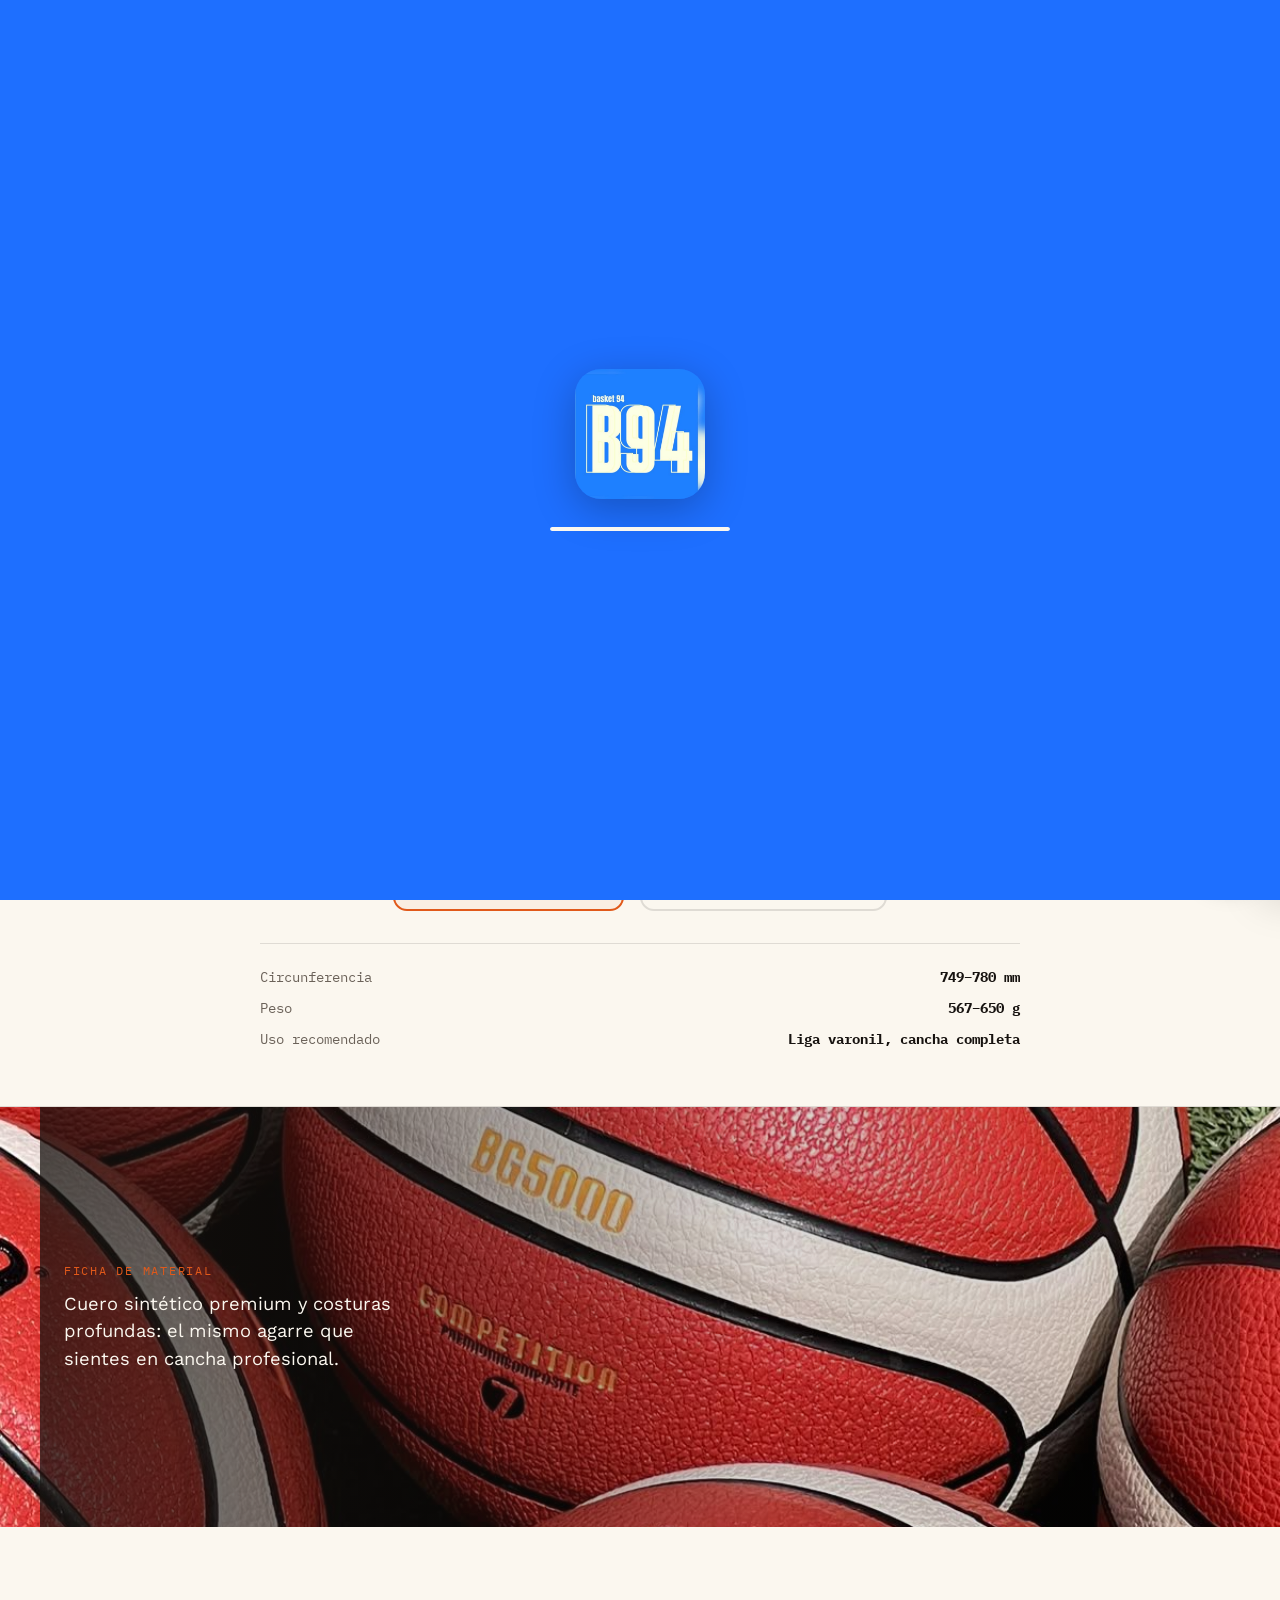
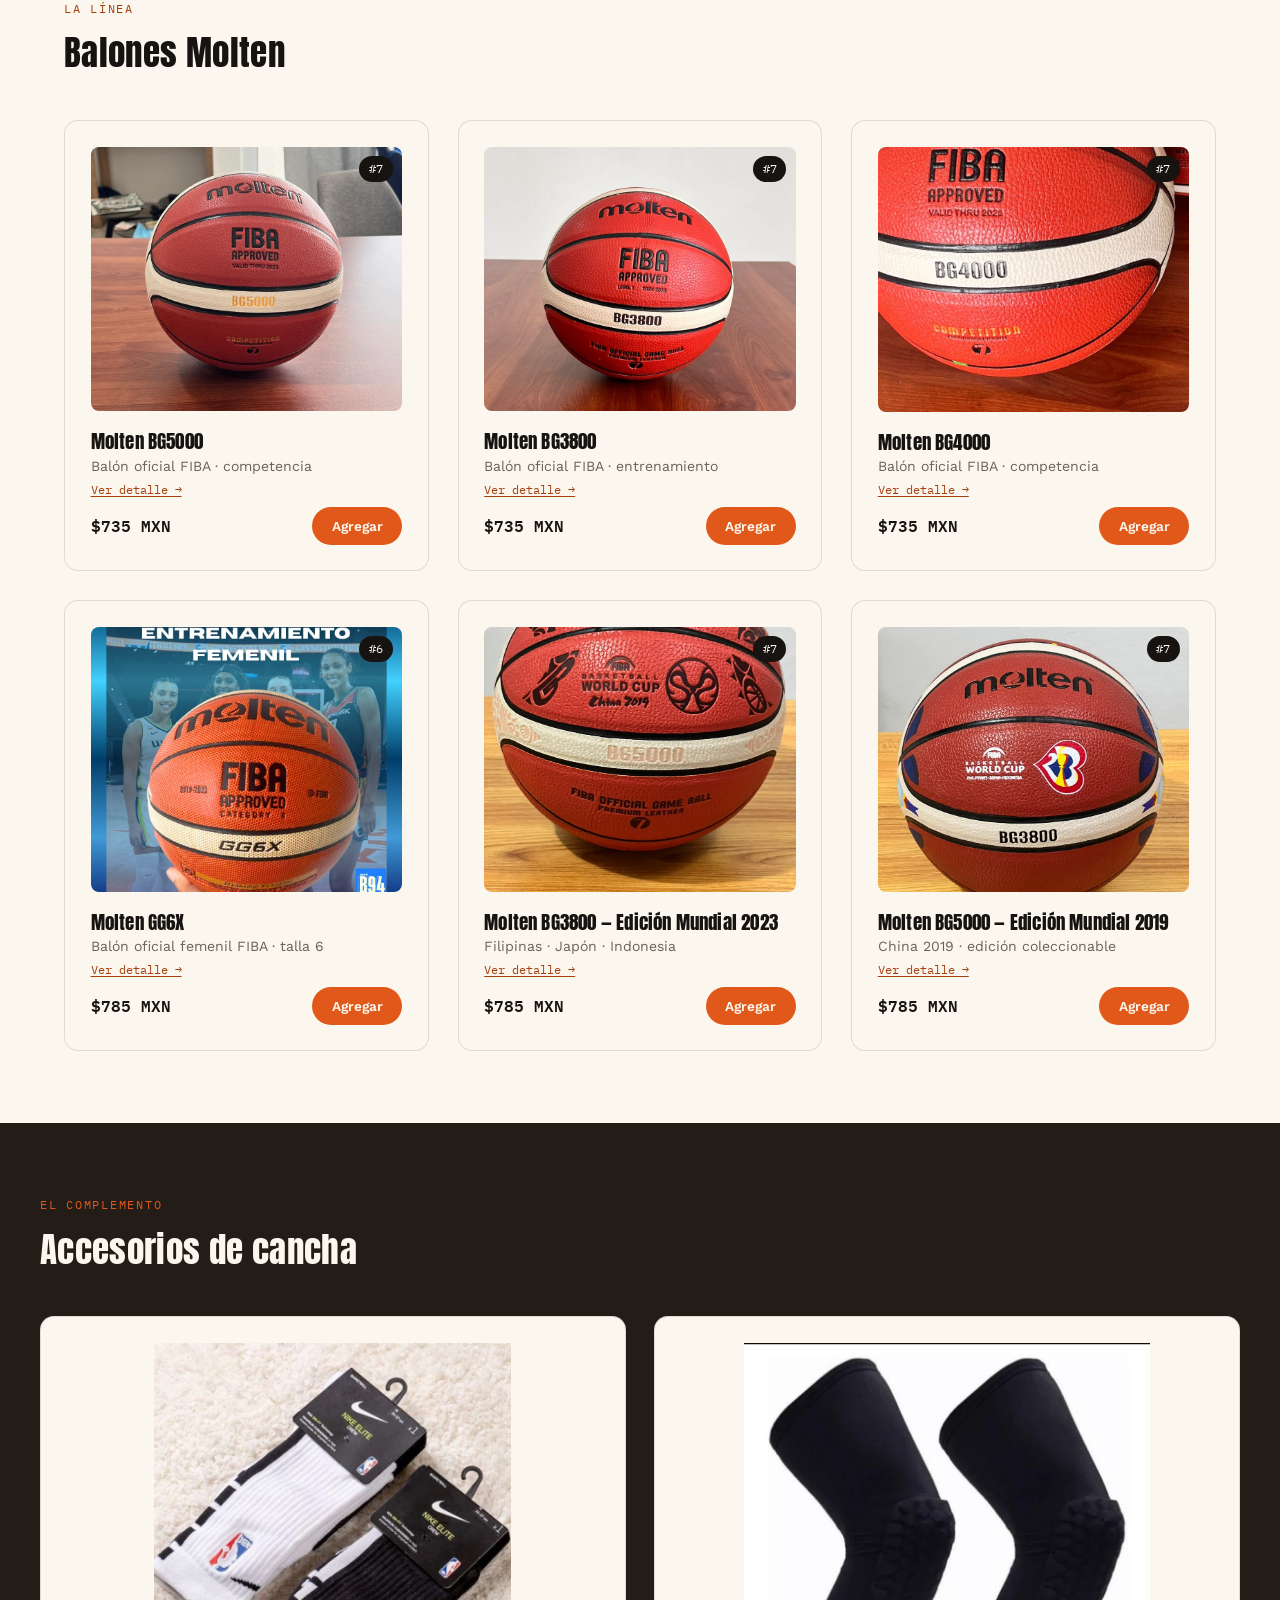
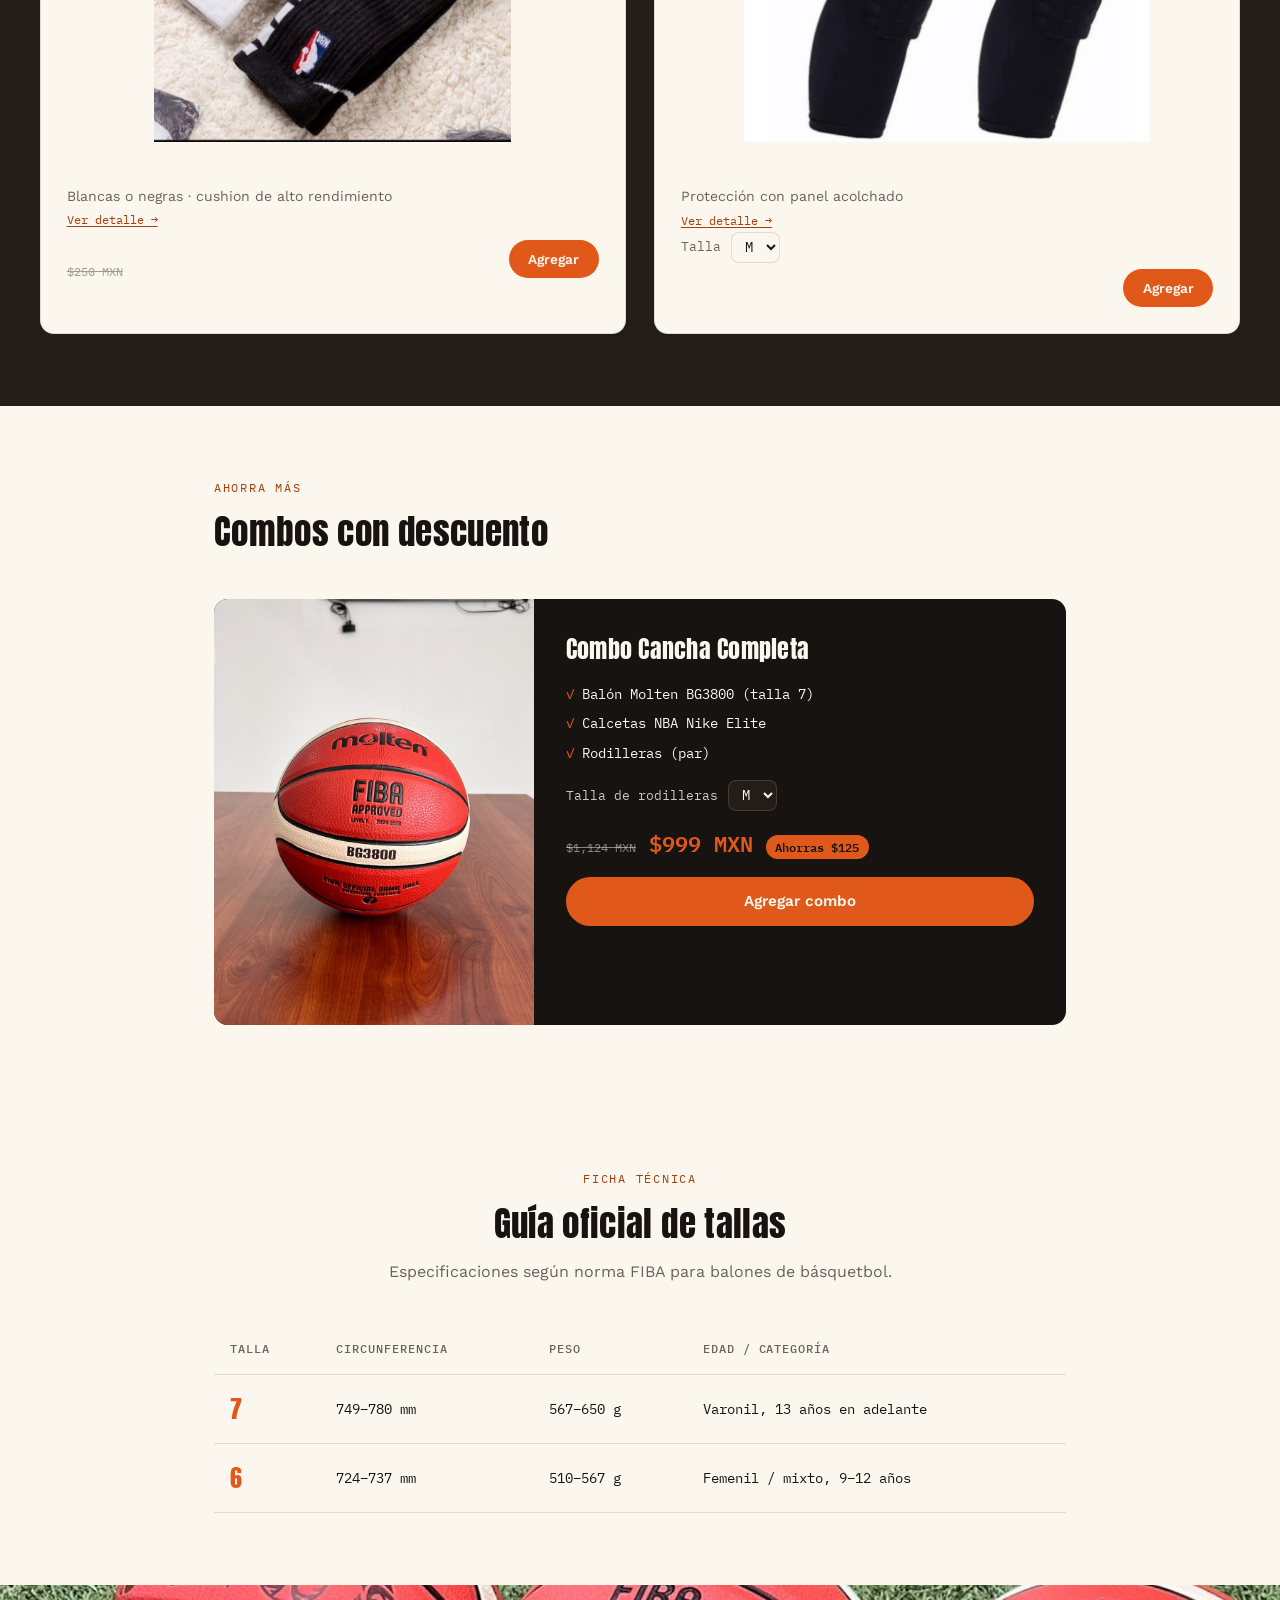
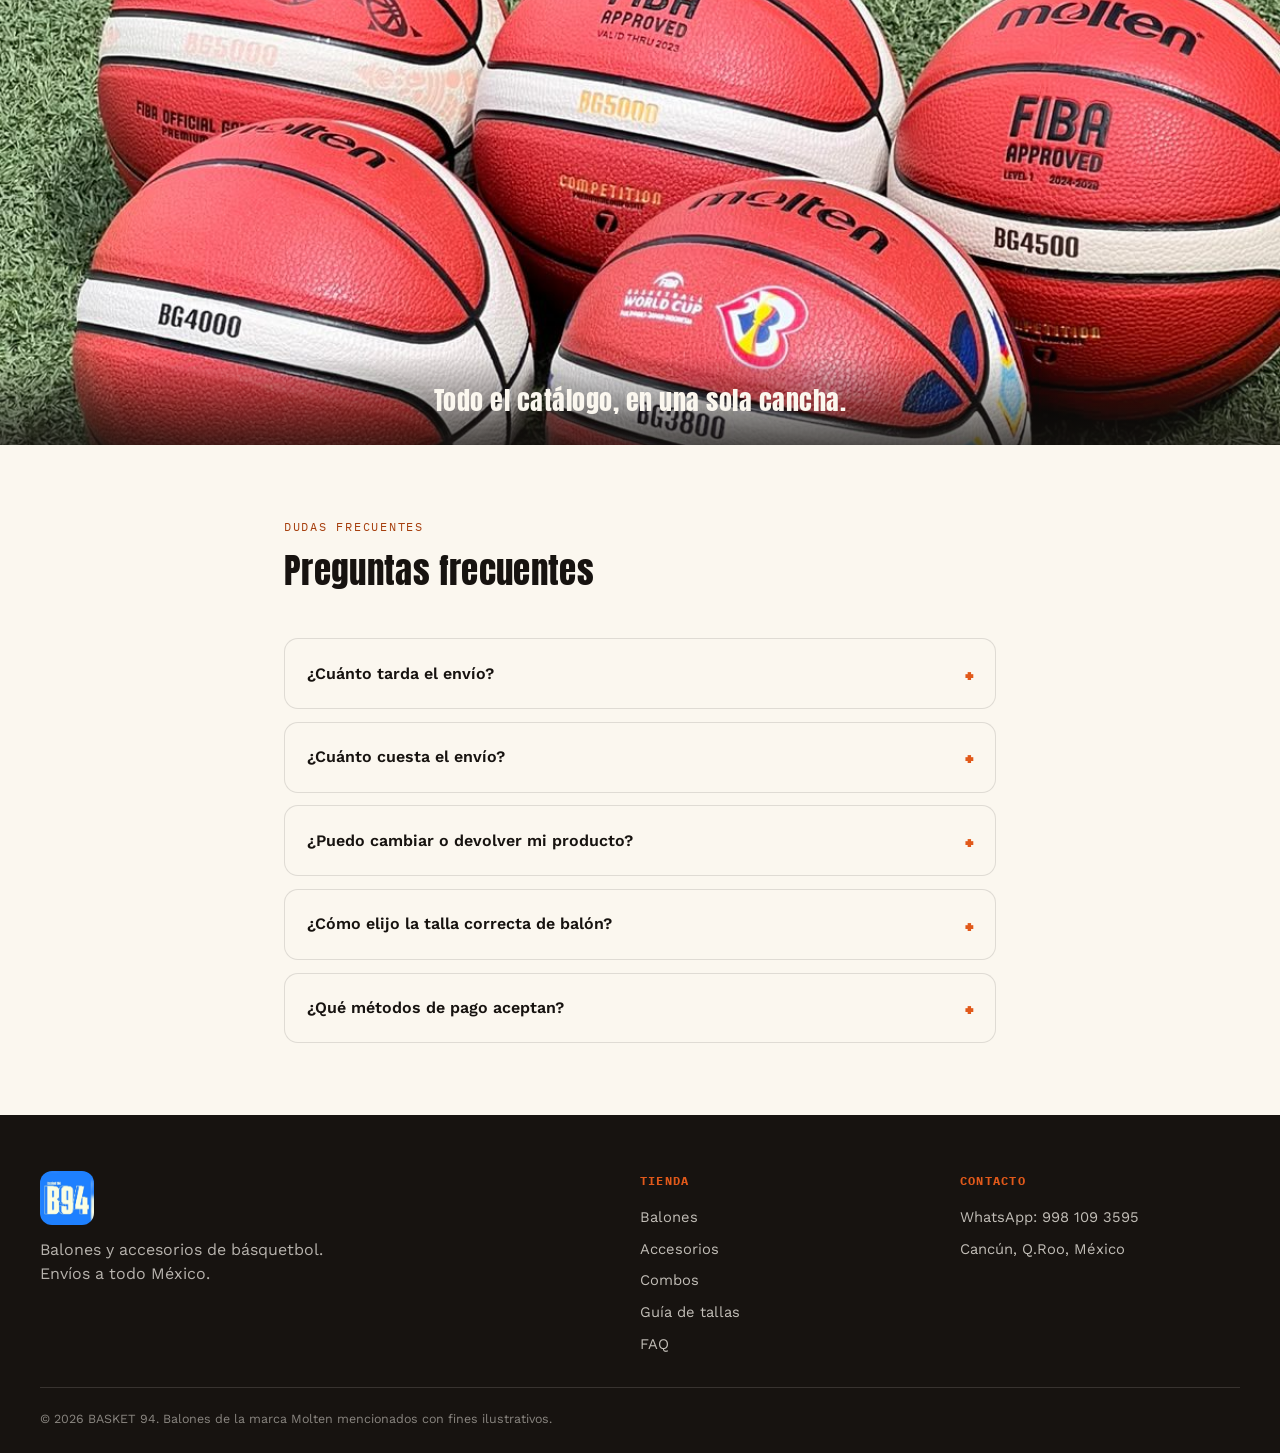
==== commit 92fa3cf9: "Agregar loader" ====
--- a/basket94-store/index.html
+++ b/basket94-store/index.html
@@ -11,6 +11,12 @@
 <link rel="stylesheet" href="styles.css">
 </head>
 <body>
+
+<!-- ===== PRELOADER ===== -->
+<div class="preloader" id="preloader">
+  <img src="images/logo.png" alt="BASKET 94" class="preloader__logo">
+  <div class="preloader__bar"><div class="preloader__fill" id="preloaderFill"></div></div>
+</div>
 
 <!-- ===== NAV ===== -->
 <header class="nav" id="nav">
--- a/basket94-store/styles.css
+++ b/basket94-store/styles.css
@@ -20,6 +20,40 @@
 *{ box-sizing: border-box; margin:0; padding:0; }
 
 html{ scroll-behavior: smooth; }
+
+/* ============ PRELOADER ============ */
+.preloader{
+  position: fixed; inset: 0; z-index: 999;
+  background: #1E6FFF;
+  display: flex; flex-direction: column; align-items: center; justify-content: center;
+  gap: 1.8rem;
+  transition: opacity 0.5s ease, visibility 0.5s ease;
+}
+.preloader.is-hidden{ opacity: 0; visibility: hidden; pointer-events: none; }
+
+.preloader__logo{
+  width: 130px; height: 130px; border-radius: 26px;
+  box-shadow: 0 10px 40px rgba(0,0,0,0.25);
+  animation: preloaderPulse 1.3s ease-in-out infinite;
+}
+@keyframes preloaderPulse{
+  0%, 100% { transform: scale(1); }
+  50% { transform: scale(1.08); }
+}
+
+.preloader__bar{
+  width: 180px; height: 4px; border-radius: 999px;
+  background: rgba(255,255,255,0.28); overflow: hidden;
+}
+.preloader__fill{
+  height: 100%; width: 0%; border-radius: 999px;
+  background: var(--chalk);
+  transition: width 2.8s linear;
+}
+
+@media (prefers-reduced-motion: reduce){
+  .preloader__logo{ animation: none; }
+}
 
 body{
   font-family: var(--font-body);
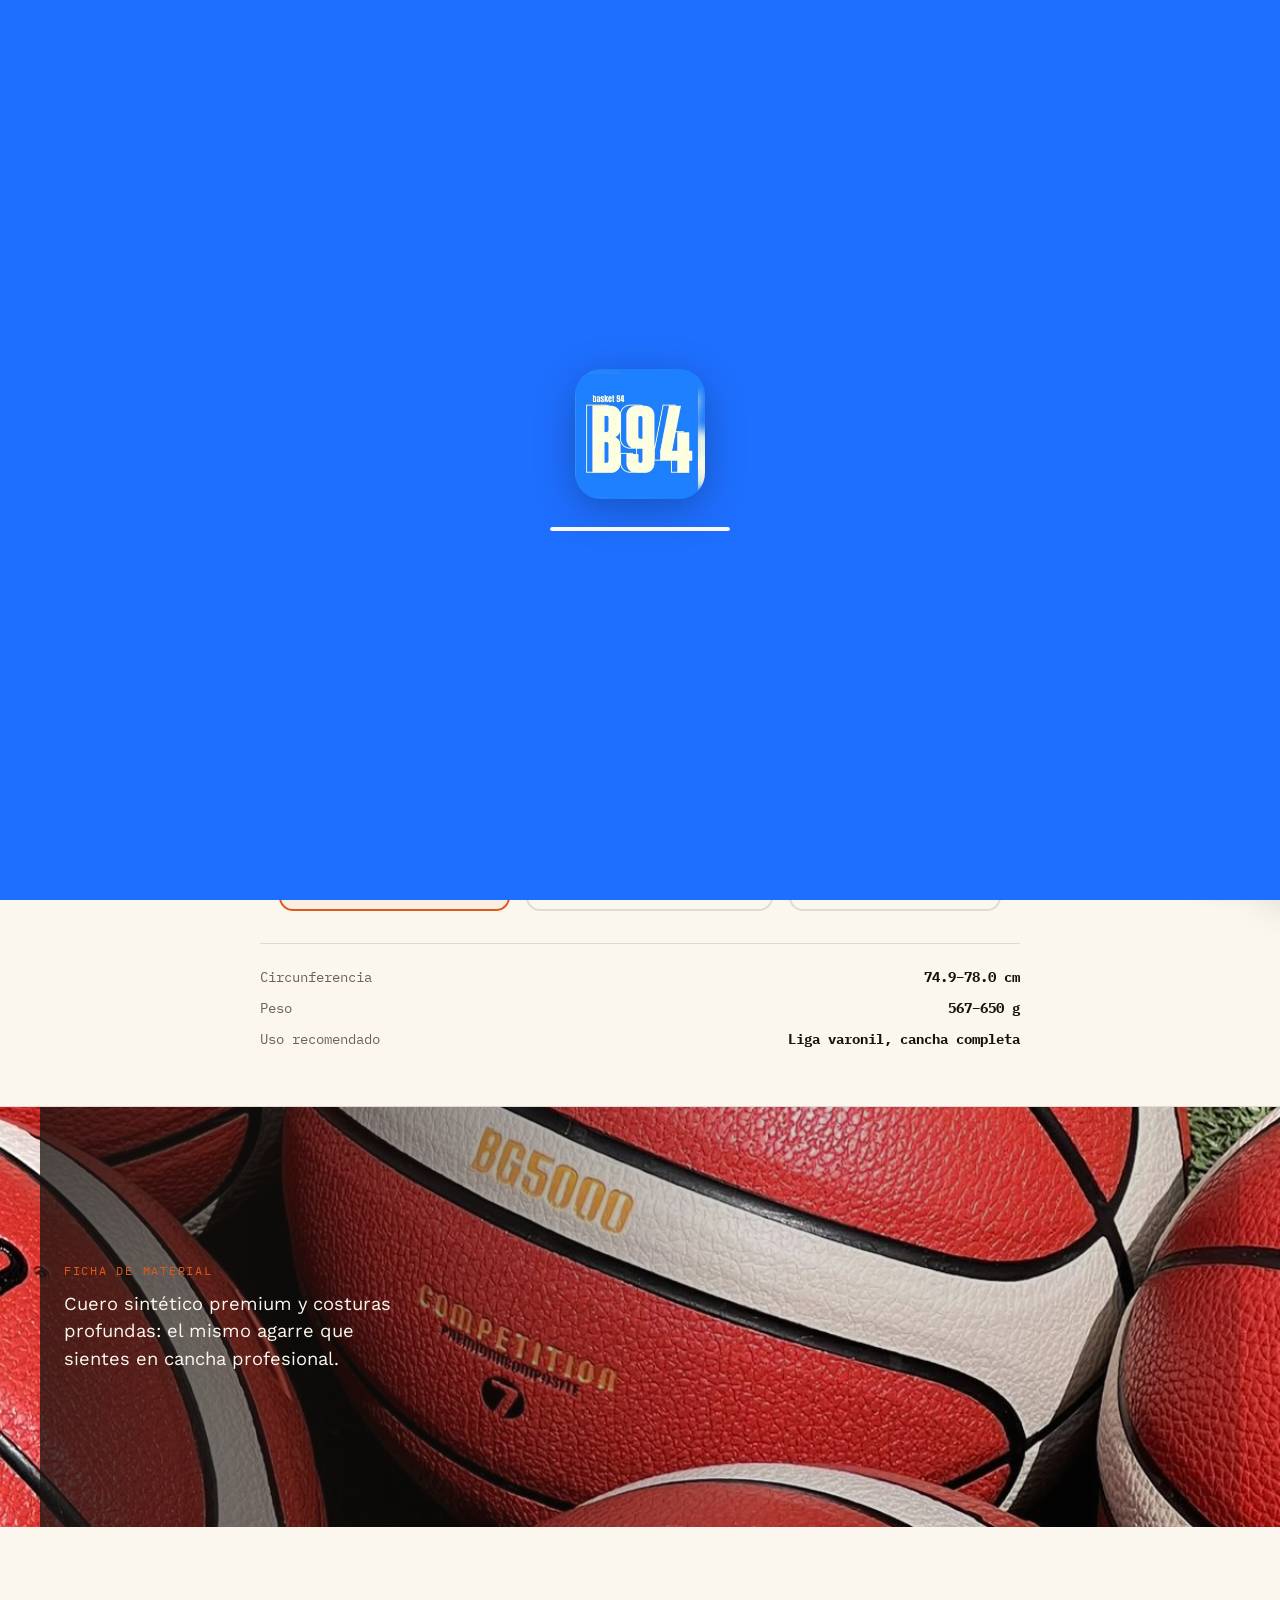
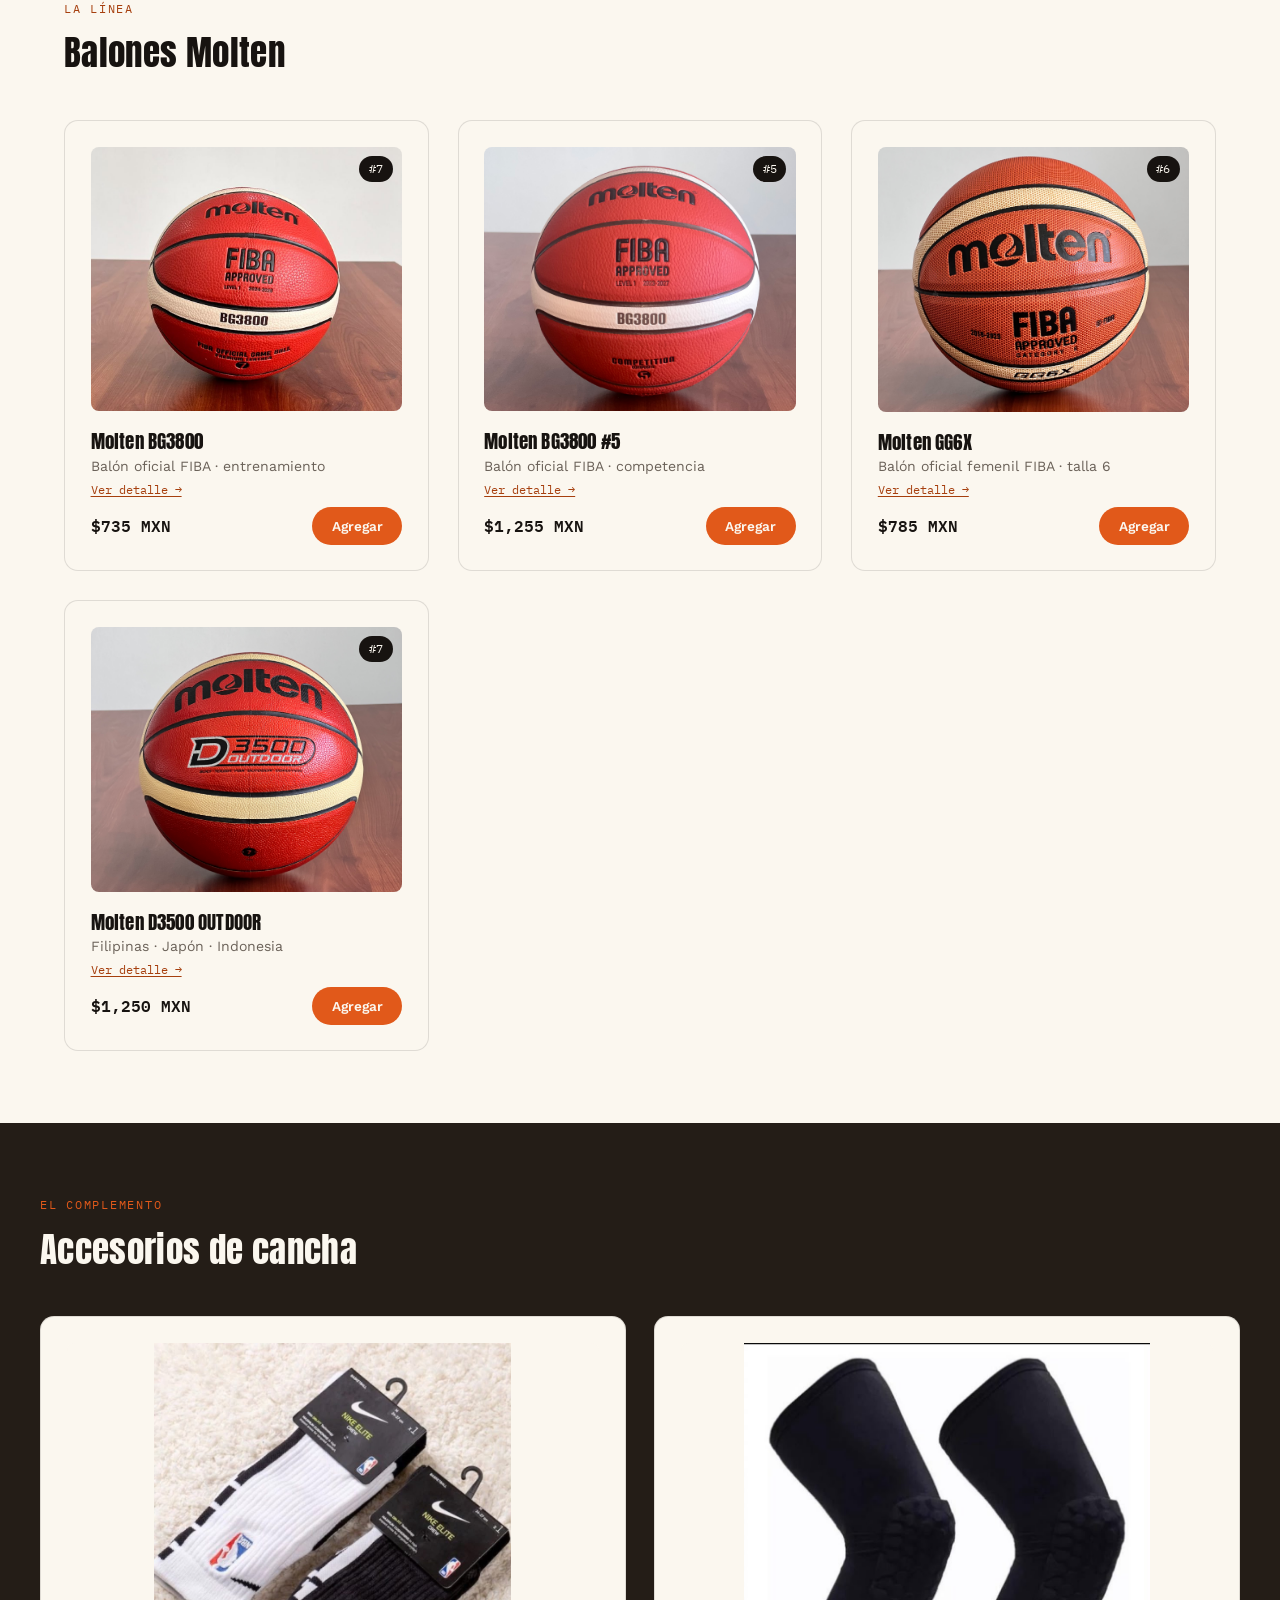
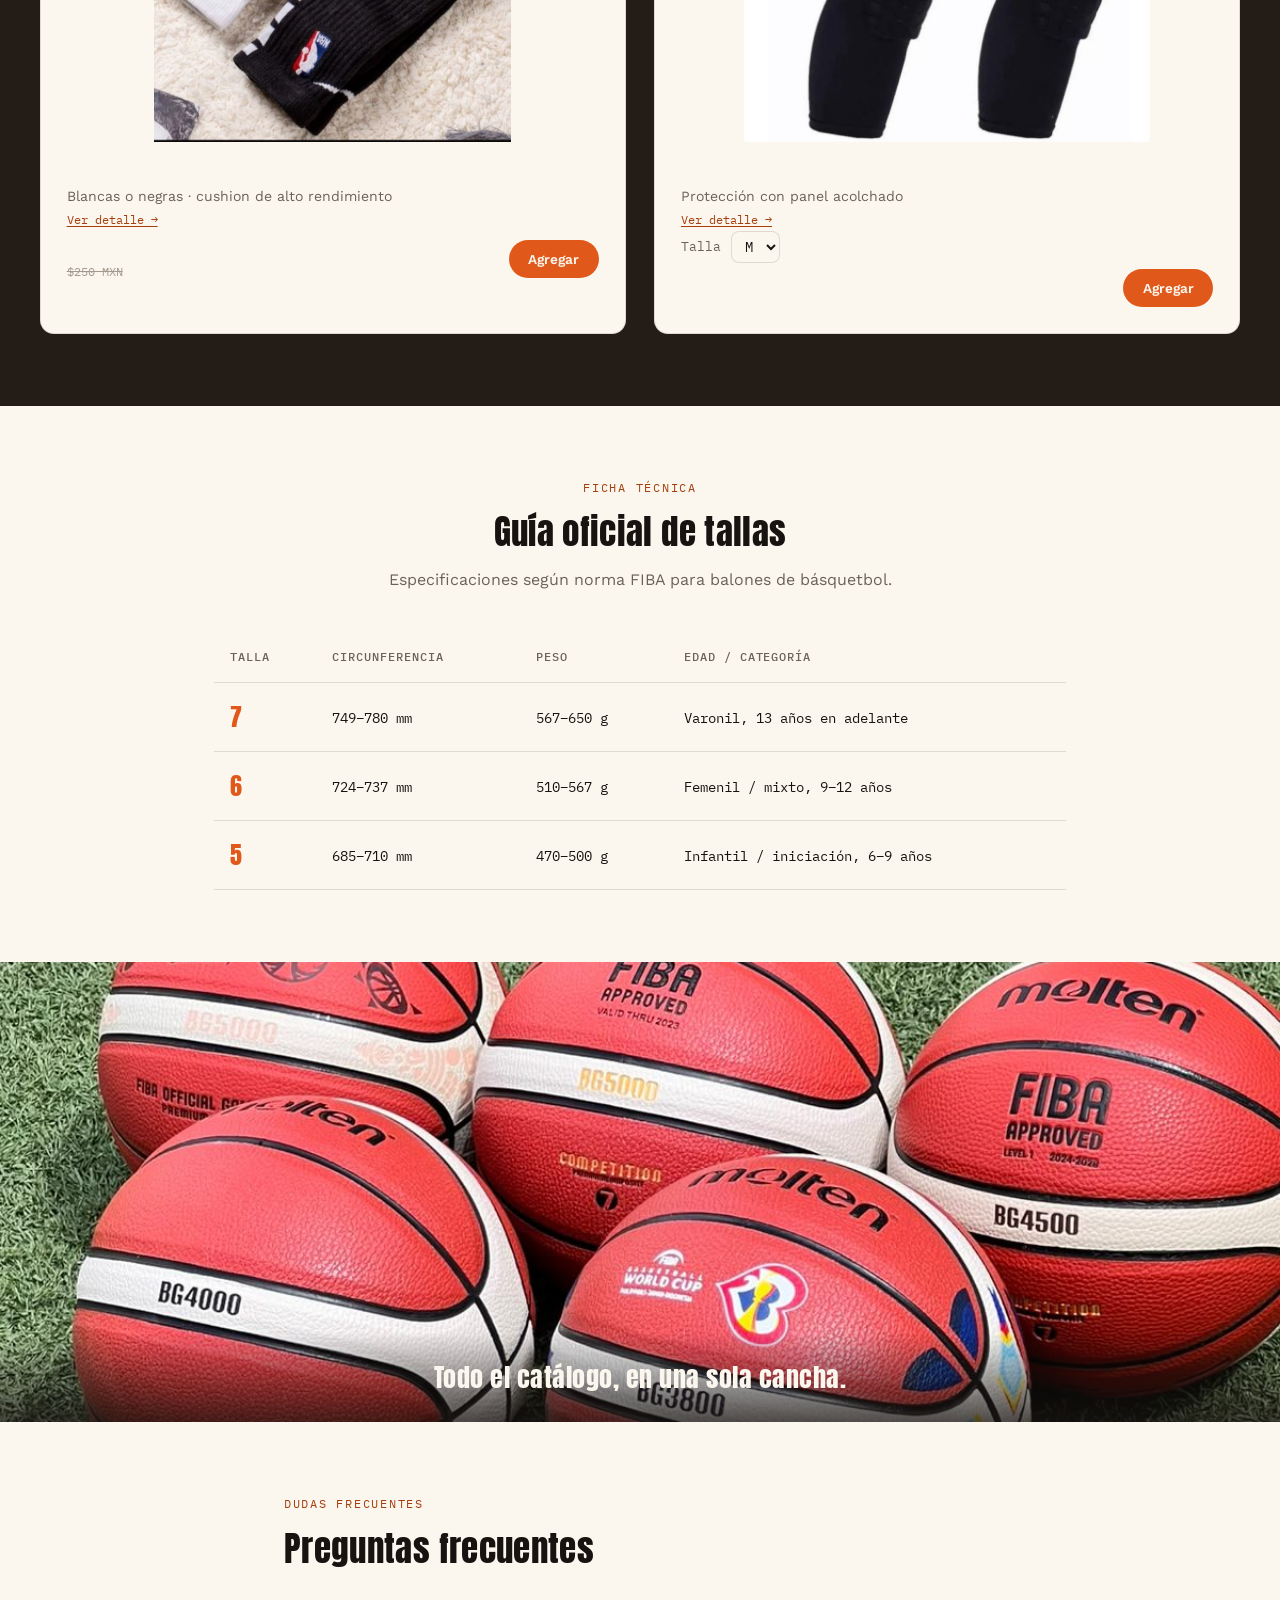
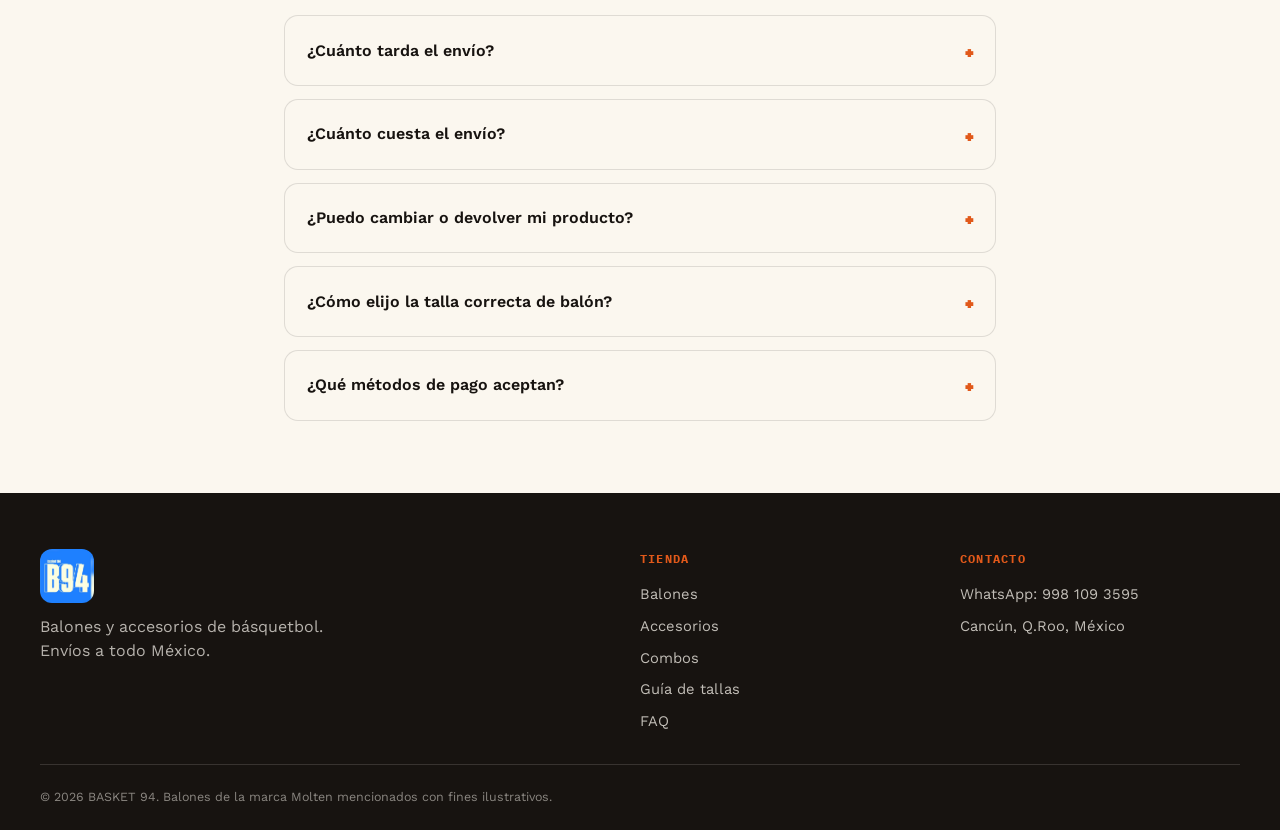
==== commit 2a00a8a9: "Agregar grandes cambios" ====
--- a/basket94-store/index.html
+++ b/basket94-store/index.html
@@ -88,9 +88,13 @@
         <span class="fit-tab__num">6</span>
         <span class="fit-tab__desc">Femenil · profesional / mixto 9–12</span>
       </button>
+      <button class="fit-tab" data-size="5">
+  <span class="fit-tab__num">5</span>
+  <span class="fit-tab__desc">Infantil · iniciación 6–9 años</span>
+</button>
     </div>
     <div class="fit-spec" id="fitSpec">
-      <div class="fit-spec__row"><span>Circunferencia</span><strong id="specCirc">749–780 mm</strong></div>
+      <div class="fit-spec__row"><span>Circunferencia</span><strong id="specCirc">74.9–78.0 cm</strong></div>
       <div class="fit-spec__row"><span>Peso</span><strong id="specPeso">567–650 g</strong></div>
       <div class="fit-spec__row"><span>Uso recomendado</span><strong id="specUso">Liga varonil, cancha completa</strong></div>
     </div>
@@ -115,21 +119,7 @@
 
   <div class="product-grid">
 
-    <article class="product-card" data-detail="bg5000">
-      <div class="product-card__media">
-        <img src="images/bg5000.jpg" alt="Balón Molten BG5000">
-        <span class="product-card__badge">#7</span>
-      </div>
-      <div class="product-card__body">
-        <h3>Molten BG5000</h3>
-        <p class="product-card__meta">Balón oficial FIBA · competencia</p>
-        <button class="product-card__viewlink" data-detail="bg5000">Ver detalle →</button>
-        <div class="product-card__foot">
-          <span class="price">$735 MXN</span>
-          <button class="btn btn--small btn--primary" data-add="bg5000">Agregar</button>
-        </div>
-      </div>
-    </article>
+
 
     <article class="product-card" data-detail="bg3800">
       <div class="product-card__media">
@@ -147,25 +137,25 @@
       </div>
     </article>
 
-    <article class="product-card" data-detail="bg4000">
-      <div class="product-card__media">
-        <img src="images/bg4000.jpg" alt="Balón Molten BG4000">
-        <span class="product-card__badge">#7</span>
-      </div>
-      <div class="product-card__body">
-        <h3>Molten BG4000</h3>
+    <article class="product-card" data-detail="bg3800-5">
+      <div class="product-card__media">
+        <img src="images/bg3800-5.JPEG" alt="Balón Molten BG4000">
+        <span class="product-card__badge">#5</span>
+      </div>
+      <div class="product-card__body">
+        <h3>Molten BG3800 #5</h3>
         <p class="product-card__meta">Balón oficial FIBA · competencia</p>
-        <button class="product-card__viewlink" data-detail="bg4000">Ver detalle →</button>
-        <div class="product-card__foot">
-          <span class="price">$735 MXN</span>
-          <button class="btn btn--small btn--primary" data-add="bg4000">Agregar</button>
+        <button class="product-card__viewlink" data-detail="bg3800-5">Ver detalle →</button>
+        <div class="product-card__foot">
+          <span class="price">$1,255 MXN</span>
+          <button class="btn btn--small btn--primary" data-add="bg3800-5">Agregar</button>
         </div>
       </div>
     </article>
 
     <article class="product-card" data-detail="gg6x">
       <div class="product-card__media">
-        <img src="images/gg6x.jpg" alt="Balón Molten GG6X talla 6">
+        <img src="images/gg6x 1.JPEG" alt="Balón Molten GG6X talla 6">
         <span class="product-card__badge">#6</span>
       </div>
       <div class="product-card__body">
@@ -179,37 +169,23 @@
       </div>
     </article>
 
-    <article class="product-card" data-detail="bg3800-mundial">
-      <div class="product-card__media">
-        <img src="images/bg3800-mundial.jpg" alt="Balón Molten BG3800 edición Mundial 2023">
+    <article class="product-card" data-detail="D3500">
+      <div class="product-card__media">
+        <img src="images/d3500.JPEG" alt="Balón Molten BG3800 edición Mundial 2023">
         <span class="product-card__badge">#7</span>
       </div>
       <div class="product-card__body">
-        <h3>Molten BG3800 — Edición Mundial 2023</h3>
+        <h3>Molten D3500 OUTDOOR</h3>
         <p class="product-card__meta">Filipinas · Japón · Indonesia</p>
-        <button class="product-card__viewlink" data-detail="bg3800-mundial">Ver detalle →</button>
-        <div class="product-card__foot">
-          <span class="price">$785 MXN</span>
-          <button class="btn btn--small btn--primary" data-add="bg3800-mundial">Agregar</button>
-        </div>
-      </div>
-    </article>
-
-    <article class="product-card" data-detail="bg5000-mundial">
-      <div class="product-card__media">
-        <img src="images/bg5000-mundial.jpg" alt="Balón Molten BG5000 edición Mundial 2019">
-        <span class="product-card__badge">#7</span>
-      </div>
-      <div class="product-card__body">
-        <h3>Molten BG5000 — Edición Mundial 2019</h3>
-        <p class="product-card__meta">China 2019 · edición coleccionable</p>
-        <button class="product-card__viewlink" data-detail="bg5000-mundial">Ver detalle →</button>
-        <div class="product-card__foot">
-          <span class="price">$785 MXN</span>
-          <button class="btn btn--small btn--primary" data-add="bg5000-mundial">Agregar</button>
-        </div>
-      </div>
-    </article>
+        <button class="product-card__viewlink" data-detail="D3500">Ver detalle →</button>
+        <div class="product-card__foot">
+          <span class="price">$1,250 MXN</span>
+          <button class="btn btn--small btn--primary" data-add="D3500">Agregar</button>
+        </div>
+      </div>
+    </article>
+
+
 
   </div>
 </section>
@@ -266,8 +242,8 @@
 
   </div>
 </section>
-
-<!-- ===== COMBOS ===== -->
+<!--
+ ===== COMBOS ===== 
 <section class="combos" id="combos">
   <div class="products__head">
     <p class="section-label">AHORRA MÁS</p>
@@ -302,7 +278,7 @@
     </div>
   </div>
 </section>
-
+-->
 <!-- ===== GUÍA DE TALLAS ===== -->
 <section class="size-guide" id="tallas">
   <div class="size-guide__head">
@@ -334,6 +310,12 @@
           <td>510–567 g</td>
           <td>Femenil / mixto, 9–12 años</td>
         </tr>
+        <tr>
+  <td class="size-table__num">5</td>
+  <td>685–710 mm</td>
+  <td>470–500 g</td>
+  <td>Infantil / iniciación, 6–9 años</td>
+</tr>
       </tbody>
     </table>
   </div>
@@ -403,8 +385,9 @@
 </footer>
 
 <!-- ===== BOTÓN WHATSAPP ===== -->
+<div class="whatsapp-bubble" id="whatsappBubble">HAZ MÁS RÁPIDO TU PEDIDO <span>→</span></div>
 <a class="whatsapp-btn" href="https://wa.me/529981093595?text=Hola%2C%20quiero%20informaci%C3%B3n%20sobre%20sus%20balones" target="_blank" rel="noopener" aria-label="Escríbenos por WhatsApp">
-  <svg width="28" height="28" viewBox="0 0 32 32" fill="none"><path d="M16 3C9 3 3.3 8.6 3.3 15.5c0 2.5.7 4.8 2 6.8L3 29l6.9-2.2c1.9 1 4.1 1.6 6.1 1.6 7 0 12.7-5.6 12.7-12.5S23 3 16 3z" fill="#25D366"/><path d="M12.2 10.5c-.3-.6-.6-.6-.9-.6h-.7c-.3 0-.7.1-1 .5-.3.4-1.3 1.2-1.3 2.9s1.3 3.4 1.5 3.6c.2.3 2.5 4 6.2 5.4 3.1 1.2 3.7 1 4.4.9.7-.1 2.2-.9 2.5-1.8.3-.9.3-1.6.2-1.8-.1-.2-.3-.3-.7-.5-.3-.2-2.2-1.1-2.5-1.2-.3-.1-.6-.2-.8.2-.3.4-.9 1.2-1.1 1.4-.2.2-.4.3-.7.1-.3-.2-1.4-.5-2.7-1.7-1-.9-1.7-2-1.9-2.4-.2-.3 0-.5.1-.7.2-.2.3-.4.5-.6.1-.2.2-.4.3-.6.1-.2 0-.4 0-.6 0-.2-.7-1.9-1-2.5z" fill="white"/></svg>
+  <svg width="36" height="36" viewBox="0 0 32 32" fill="none"><path d="M16 3C9 3 3.3 8.6 3.3 15.5c0 2.5.7 4.8 2 6.8L3 29l6.9-2.2c1.9 1 4.1 1.6 6.1 1.6 7 0 12.7-5.6 12.7-12.5S23 3 16 3z" fill="#25D366"/><path d="M12.2 10.5c-.3-.6-.6-.6-.9-.6h-.7c-.3 0-.7.1-1 .5-.3.4-1.3 1.2-1.3 2.9s1.3 3.4 1.5 3.6c.2.3 2.5 4 6.2 5.4 3.1 1.2 3.7 1 4.4.9.7-.1 2.2-.9 2.5-1.8.3-.9.3-1.6.2-1.8-.1-.2-.3-.3-.7-.5-.3-.2-2.2-1.1-2.5-1.2-.3-.1-.6-.2-.8.2-.3.4-.9 1.2-1.1 1.4-.2.2-.4.3-.7.1-.3-.2-1.4-.5-2.7-1.7-1-.9-1.7-2-1.9-2.4-.2-.3 0-.5.1-.7.2-.2.3-.4.5-.6.1-.2.2-.4.3-.6.1-.2 0-.4 0-.6 0-.2-.7-1.9-1-2.5z" fill="white"/></svg>
 </a>
 
 <!-- ===== MODAL DE DETALLE DE PRODUCTO ===== -->
@@ -443,6 +426,29 @@
   </div>
 </div>
 
+<!-- ===== POPUP DE SUSCRIPCIÓN ===== -->
+<div class="newsletter-overlay" id="newsletterOverlay"></div>
+<div class="newsletter-popup" id="newsletterPopup" role="dialog" aria-modal="true" aria-labelledby="newsletterTitle">
+  <button class="newsletter-popup__close" id="newsletterClose" aria-label="Cerrar">&times;</button>
+
+  <div class="newsletter-popup__badge">-20%</div>
+  <h3 id="newsletterTitle">20% de descuento en tu primera compra</h3>
+  <p>Súmate y te damos tu código de descuento al instante.</p>
+
+  <form class="newsletter-popup__form" id="newsletterForm">
+    <input type="email" id="newsletterEmail" placeholder="tu@correo.com" required aria-label="Correo electrónico">
+    <button type="submit" class="btn btn--primary btn--full">Obtener mi 20%</button>
+  </form>
+
+  <div class="newsletter-popup__success" id="newsletterSuccess" hidden>
+    <p>¡Listo! Tu código es:</p>
+    <p class="newsletter-popup__code">BASKET20</p>
+    <p class="newsletter-popup__hint">Cópialo y úsalo al finalizar tu compra.</p>
+  </div>
+
+  <p class="newsletter-popup__legal">Sin spam. Puedes darte de baja cuando quieras.</p>
+</div>
+
 <!-- ===== CARRITO ===== -->
 <div class="cart-overlay" id="cartOverlay"></div>
 <aside class="cart-drawer" id="cartDrawer">
--- a/basket94-store/styles.css
+++ b/basket94-store/styles.css
@@ -416,15 +416,54 @@
 .footer__legal{ max-width: 1200px; margin: 1.4rem auto 0; font-size: 0.78rem; color: rgba(251,247,239,0.5); }
 
 /* ============ WHATSAPP FLOAT BUTTON ============ */
+/* ============ WHATSAPP FLOAT BUTTON ============ */
 .whatsapp-btn{
-  position: fixed; bottom: 22px; right: 22px; z-index: 80;
-  width: 58px; height: 58px; border-radius: 50%;
+  position: fixed; bottom: 24px; right: 24px; z-index: 80;
+  width: 68px; height: 68px; border-radius: 50%;
   background: var(--chalk);
   display:flex; align-items:center; justify-content:center;
-  box-shadow: 0 10px 24px rgba(23,19,16,0.25);
+  box-shadow: 0 10px 24px rgba(23,19,16,0.28);
   transition: transform 0.15s ease;
 }
 .whatsapp-btn:hover{ transform: scale(1.07); }
+
+.whatsapp-btn::before{
+  content: '';
+  position: absolute; inset: 0;
+  border-radius: 50%;
+  background: #25D366;
+  z-index: -1;
+  animation: whatsappPing 2.2s ease-out infinite;
+}
+@keyframes whatsappPing{
+  0%   { transform: scale(1);    opacity: 0.55; }
+  80%  { transform: scale(1.9);  opacity: 0; }
+  100% { transform: scale(1.9);  opacity: 0; }
+}
+
+.whatsapp-bubble{
+  position: fixed; bottom: 38px; right: 100px; z-index: 79;
+  max-width: 210px;
+  background: var(--chalk); color: var(--ink);
+  font-family: var(--font-body); font-weight: 600; font-size: 0.85rem; line-height: 1.3;
+  padding: 0.7rem 1rem; border-radius: 14px;
+  box-shadow: 0 10px 24px rgba(23,19,16,0.22);
+  opacity: 0; transform: translateY(8px) scale(0.95);
+  pointer-events: none;
+  transition: opacity 0.3s ease, transform 0.3s ease;
+}
+.whatsapp-bubble::after{
+  content: '';
+  position: absolute; right: -6px; bottom: 20px;
+  width: 12px; height: 12px; background: var(--chalk);
+  transform: rotate(45deg);
+}
+.whatsapp-bubble span{ color: var(--orange); }
+.whatsapp-bubble.is-visible{ opacity: 1; transform: translateY(0) scale(1); }
+
+@media (prefers-reduced-motion: reduce){
+  .whatsapp-btn::before{ animation: none; }
+}
 
 /* ============ PRODUCT DETAIL MODAL ============ */
 .product-modal-overlay{
@@ -492,6 +531,68 @@
   .product-modal__body{ grid-template-columns: 1fr; padding: 0 1.25rem 1.5rem; }
 }
 
+/* ============ NEWSLETTER POPUP ============ */
+.newsletter-overlay{
+  position: fixed; inset:0; background: rgba(23,19,16,0.6);
+  opacity: 0; pointer-events: none; transition: opacity 0.3s ease; z-index: 97;
+}
+.newsletter-overlay.is-open{ opacity: 1; pointer-events: auto; }
+
+.newsletter-popup{
+  position: fixed; top: 50%; left: 50%;
+  transform: translate(-50%, -46%);
+  width: min(420px, 90vw);
+  background: var(--ink); color: var(--chalk);
+  border-radius: var(--radius);
+  padding: 2.4rem 2rem 2rem;
+  text-align: center;
+  z-index: 98;
+  opacity: 0; pointer-events: none;
+  transition: opacity 0.3s ease, transform 0.3s ease;
+  box-shadow: 0 30px 60px rgba(23,19,16,0.4);
+}
+.newsletter-popup.is-open{ opacity: 1; pointer-events: auto; transform: translate(-50%, -50%); }
+
+.newsletter-popup__close{
+  position: absolute; top: 0.8rem; right: 1rem;
+  background: none; border: none; color: var(--chalk);
+  font-size: 1.7rem; line-height: 1; cursor: pointer;
+}
+
+.newsletter-popup__badge{
+  width: 74px; height: 74px; border-radius: 50%;
+  background: var(--orange); color: var(--ink);
+  display: flex; align-items: center; justify-content: center;
+  font-family: var(--font-display); font-size: 1.3rem;
+  margin: 0 auto 1.2rem; transform: rotate(-8deg);
+  box-shadow: 0 8px 20px rgba(225,89,26,0.35);
+}
+
+.newsletter-popup h3{ font-size: 1.5rem; line-height: 1.15; margin-bottom: 0.6rem; }
+.newsletter-popup > p{ color: rgba(251,247,239,0.8); font-size: 0.92rem; margin-bottom: 1.4rem; }
+
+.newsletter-popup__form{ display: flex; flex-direction: column; gap: 0.8rem; }
+.newsletter-popup__form input{
+  padding: 0.85rem 1rem; border-radius: 999px;
+  border: 1px solid rgba(251,247,239,0.25);
+  background: rgba(251,247,239,0.06); color: var(--chalk);
+  font-family: var(--font-body); font-size: 0.95rem;
+}
+.newsletter-popup__form input::placeholder{ color: rgba(251,247,239,0.45); }
+
+.newsletter-popup__success p{ color: rgba(251,247,239,0.85); font-size: 0.92rem; margin-bottom: 0.6rem; }
+.newsletter-popup__code{
+  font-family: var(--font-mono); font-size: 1.6rem; letter-spacing: 0.12em;
+  background: rgba(251,247,239,0.08); border: 1px dashed rgba(251,247,239,0.35);
+  border-radius: 10px; padding: 0.7rem; margin-bottom: 0.8rem !important; color: var(--orange);
+}
+.newsletter-popup__hint{ font-size: 0.82rem; margin-bottom: 0 !important; }
+
+.newsletter-popup__legal{
+  font-family: var(--font-mono); font-size: 0.72rem;
+  color: rgba(251,247,239,0.45); margin-top: 1.2rem; margin-bottom: 0 !important;
+}
+
 /* ============ CART DRAWER ============ */
 .cart-overlay{
   position: fixed; inset:0; background: rgba(23,19,16,0.5);
@@ -556,7 +657,9 @@
   .nav__links a{ padding: 1rem 1.5rem; border-bottom: 1px solid var(--line-dark); }
   .nav__burger{ display:flex; }
   .product-grid, .product-grid--accessories{ grid-template-columns: 1fr; }
-  .whatsapp-btn{ width: 52px; height: 52px; bottom: 16px; right: 16px; }
+.whatsapp-btn{ width: 60px; height: 60px; bottom: 16px; right: 16px; }
+.whatsapp-btn svg{ width: 30px; height: 30px; }
+.whatsapp-bubble{ bottom: 28px; right: 84px; max-width: 170px; font-size: 0.78rem; padding: 0.6rem 0.85rem; }
 }
 
 /* ============ ACCESSIBILITY ============ */
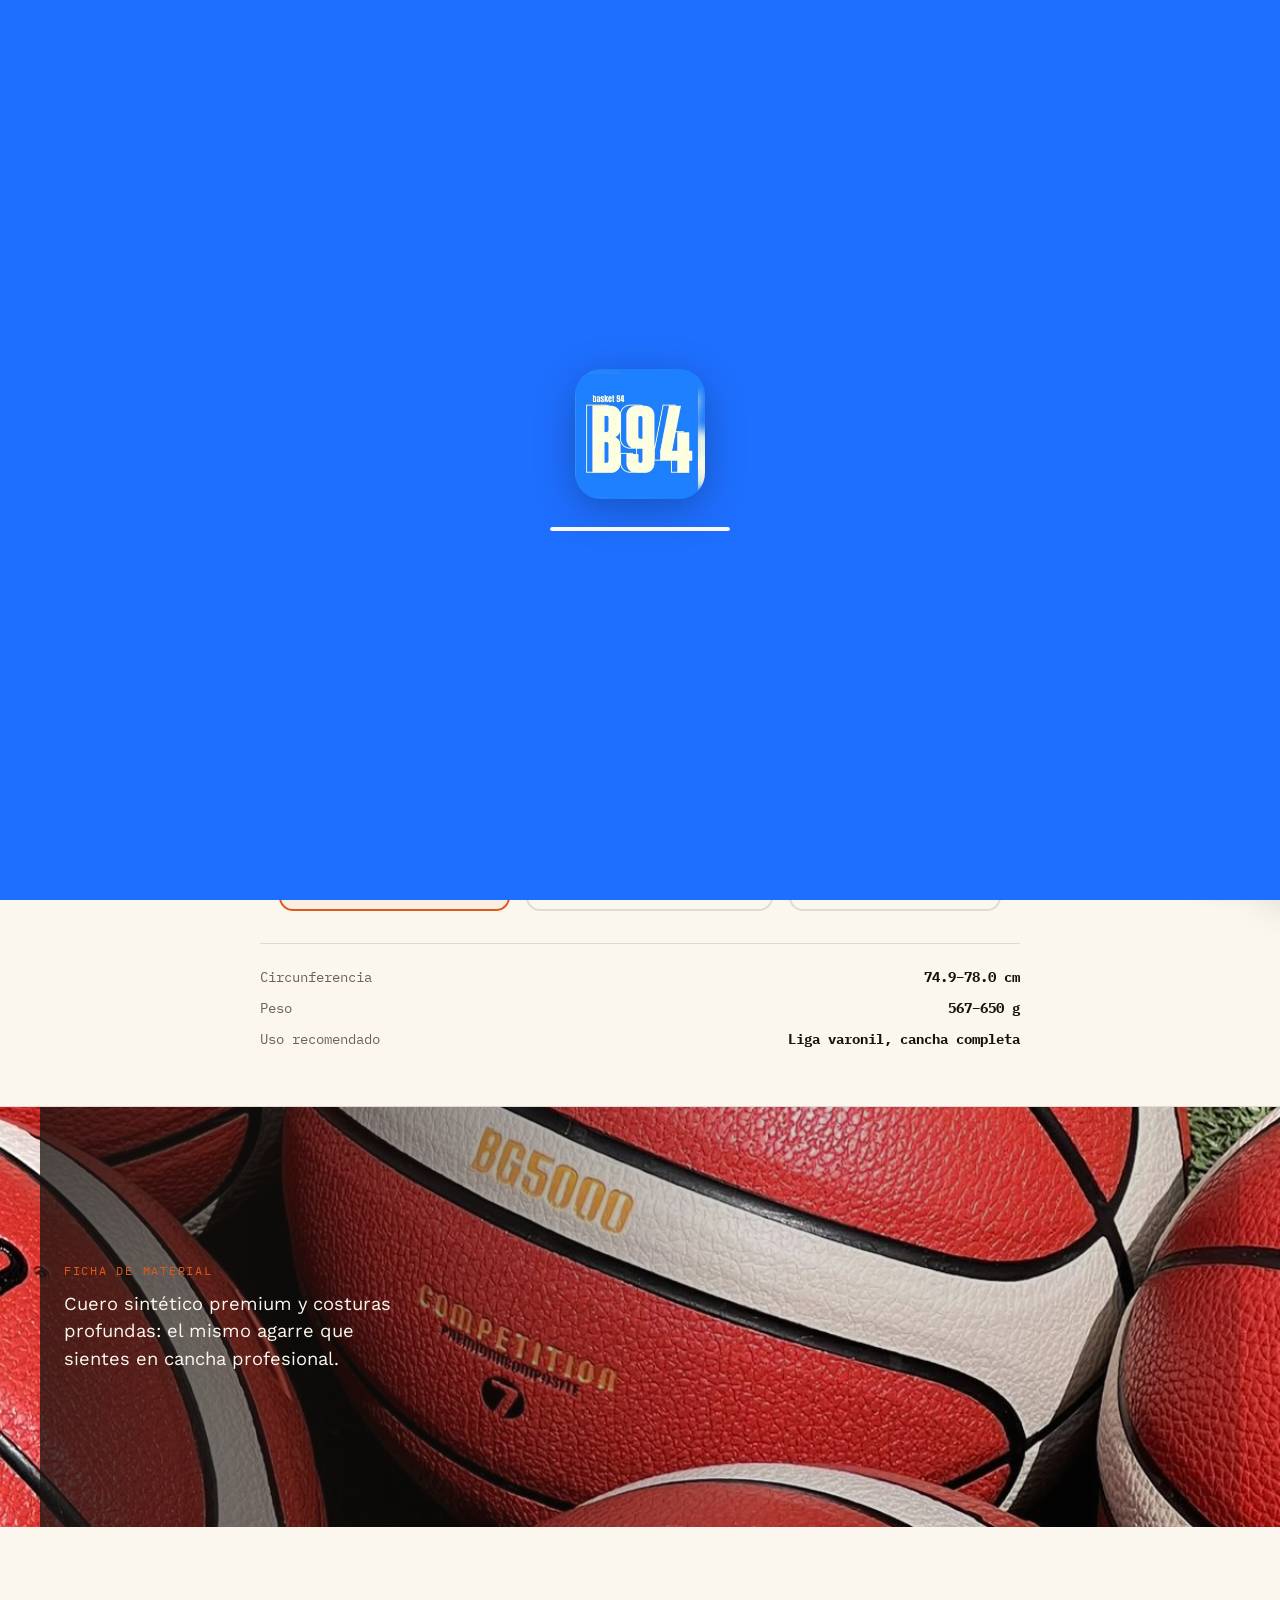
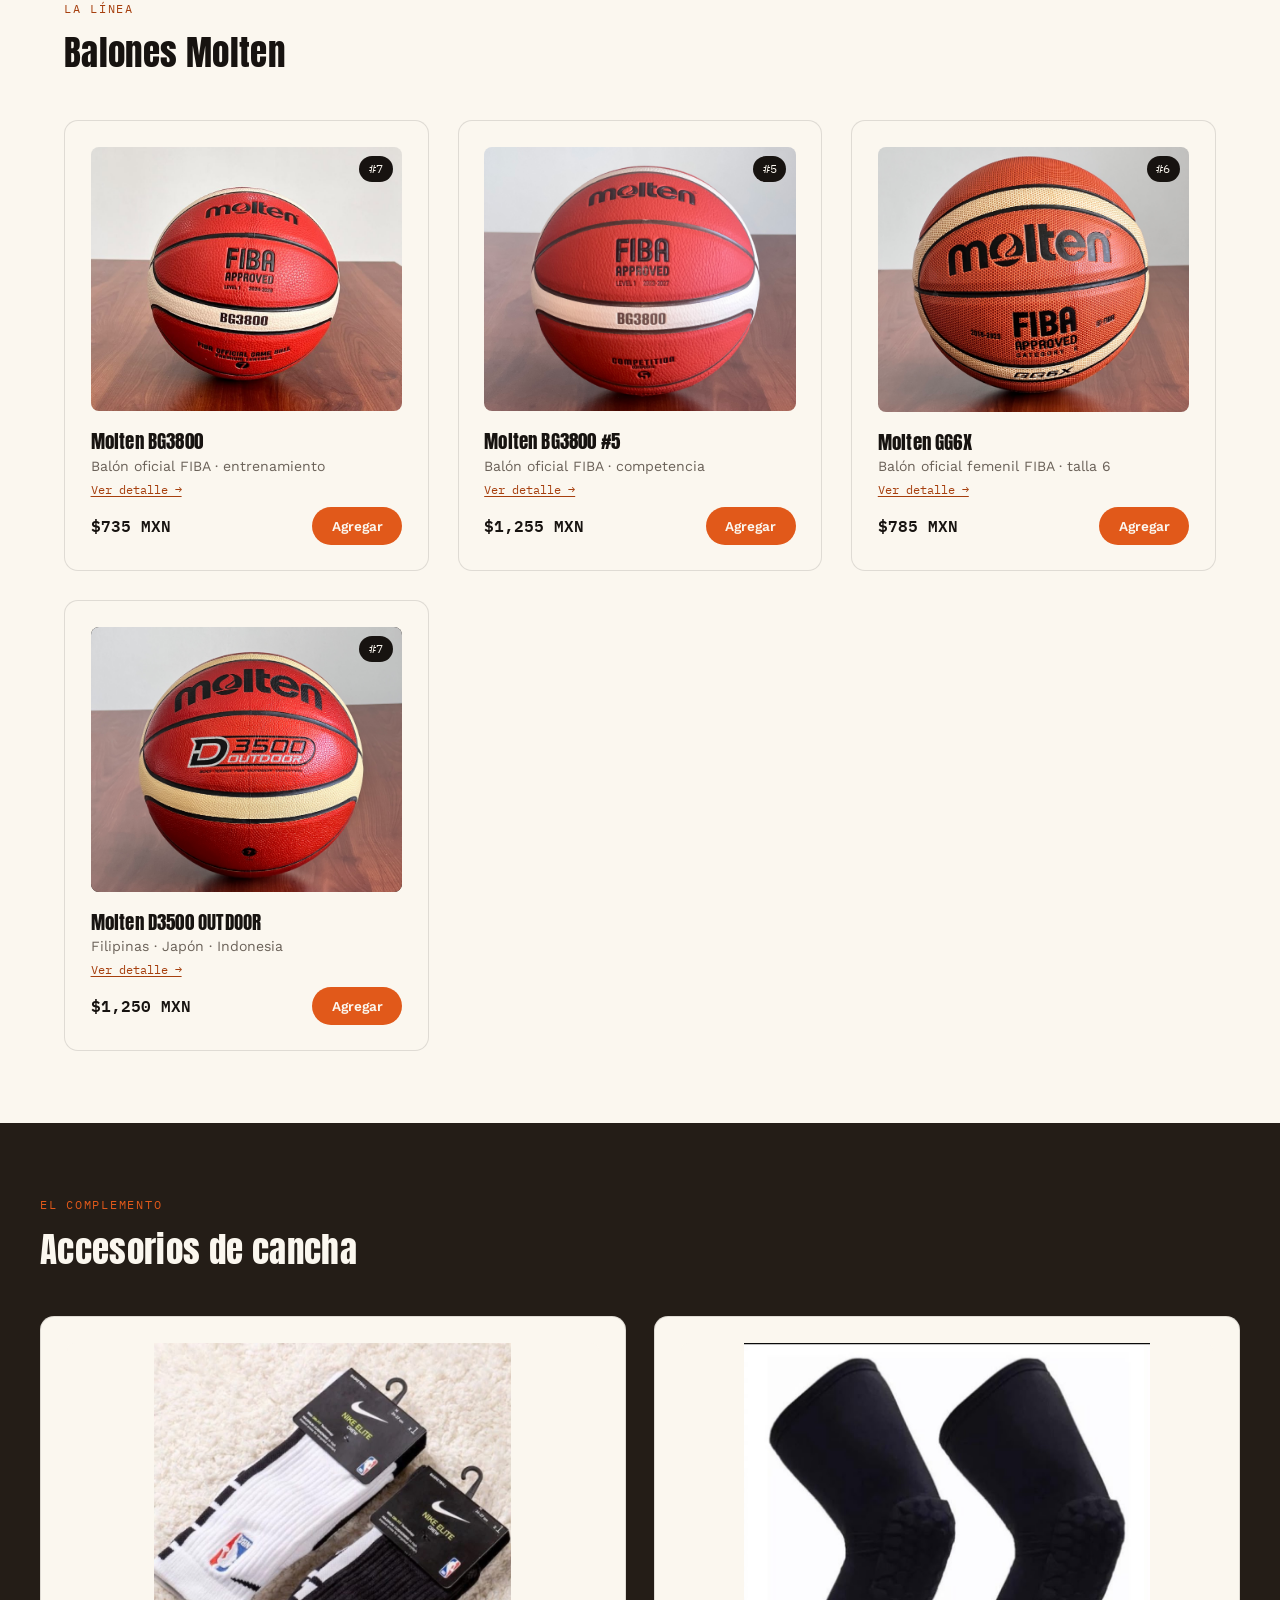
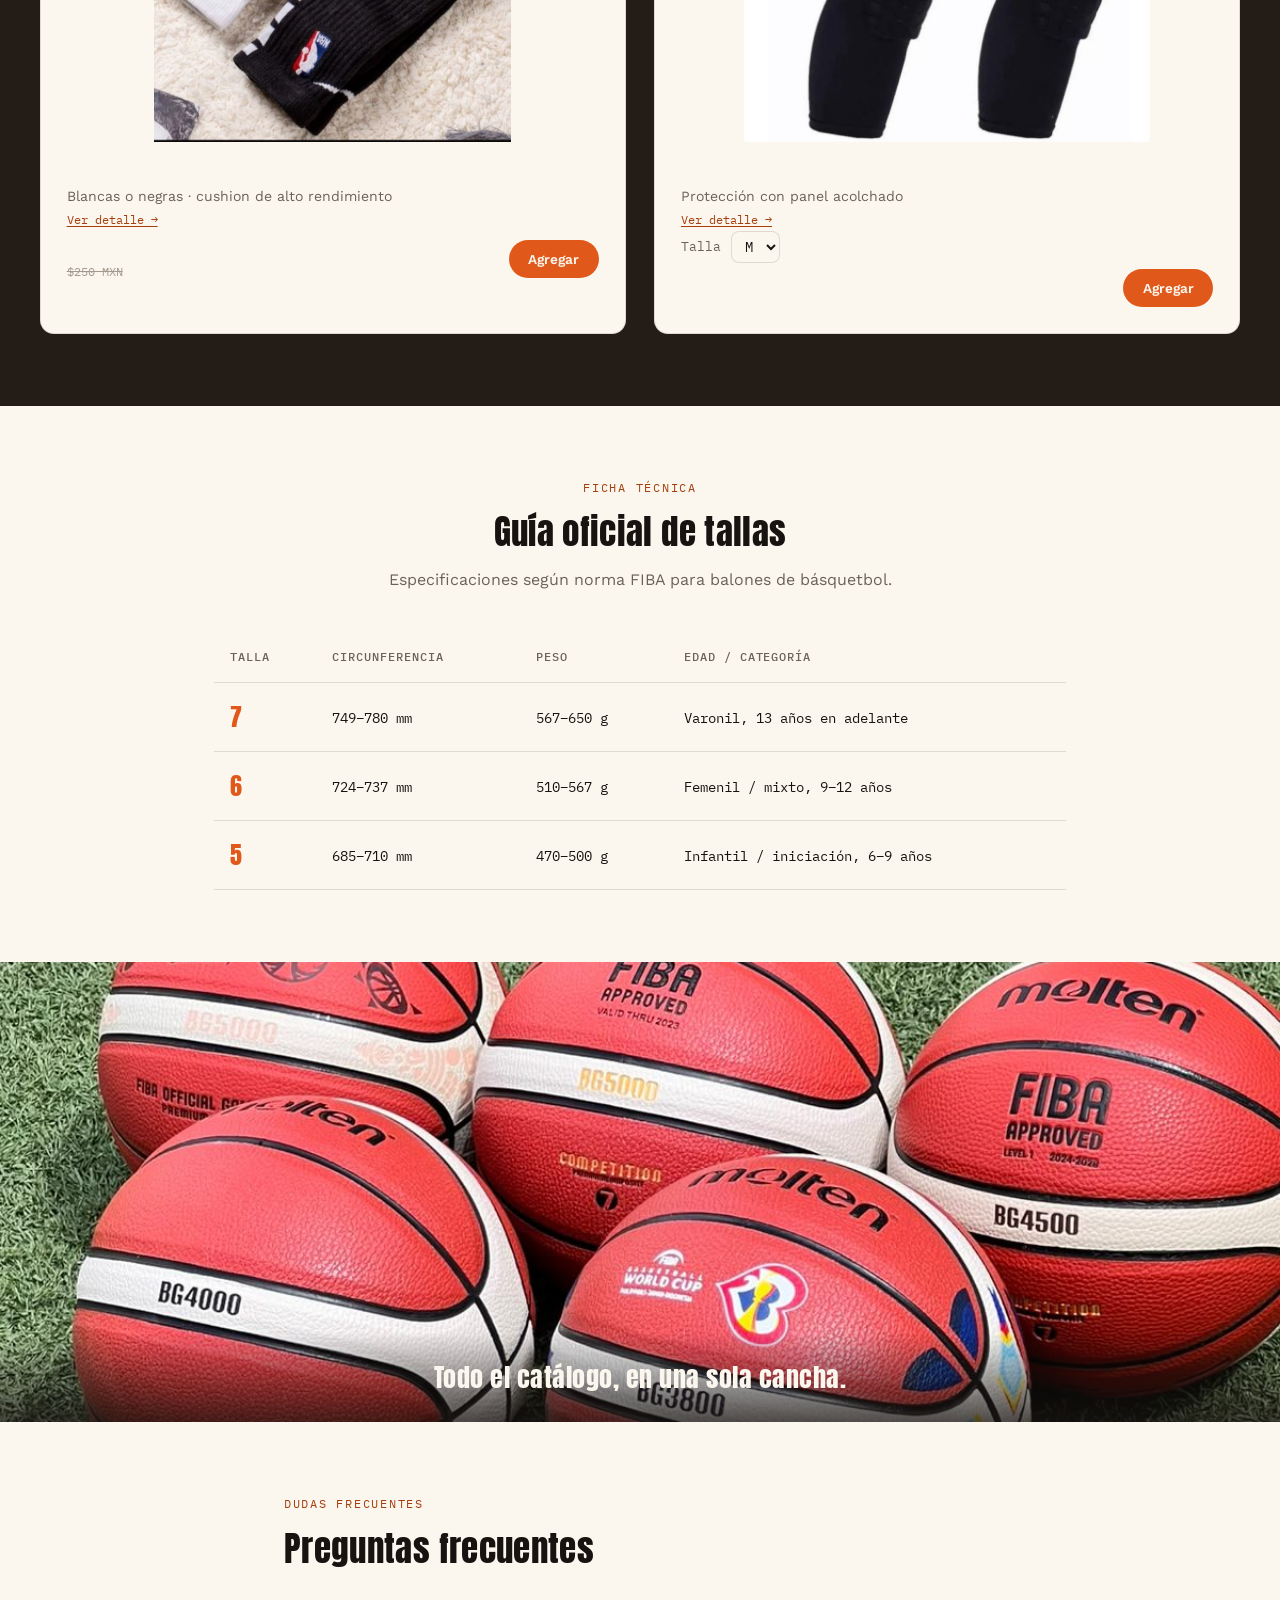
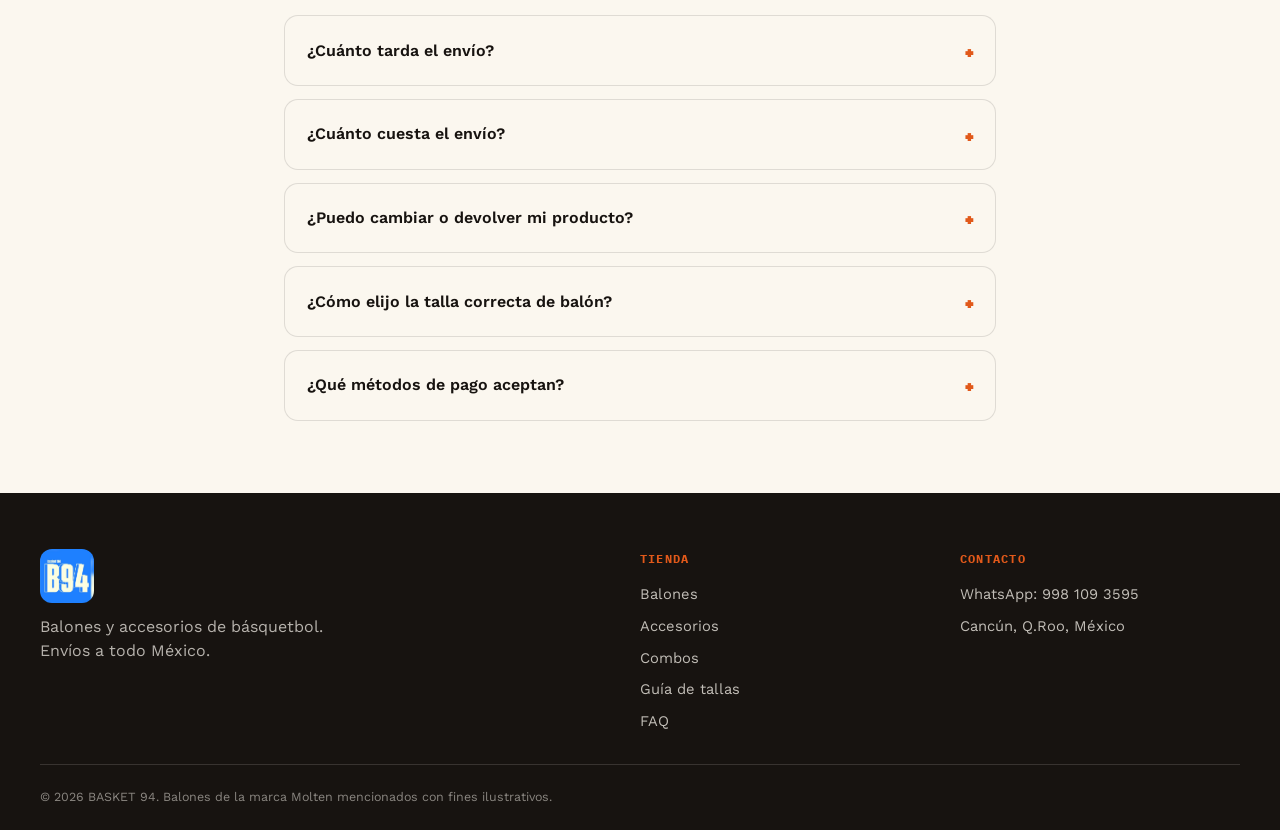
==== commit 7eafa318: "Script" ====
--- a/basket94-store/index.html
+++ b/basket94-store/index.html
@@ -10,6 +10,9 @@
 <link rel="icon" type="image/png" href="images/favicon.png">
 <link rel="stylesheet" href="styles.css">
 </head>
+<!-- Google tag (gtag.js) --> 
+ <script async src="https://www.googletagmanager.com/gtag/js?id=G-BLVRQYCWC1"></script> 
+ <script> window.dataLayer = window.dataLayer || []; function gtag(){dataLayer.push(arguments);} gtag('js', new Date()); gtag('config', 'G-BLVRQYCWC1'); </script>
 <body>
 
 <!-- ===== PRELOADER ===== -->
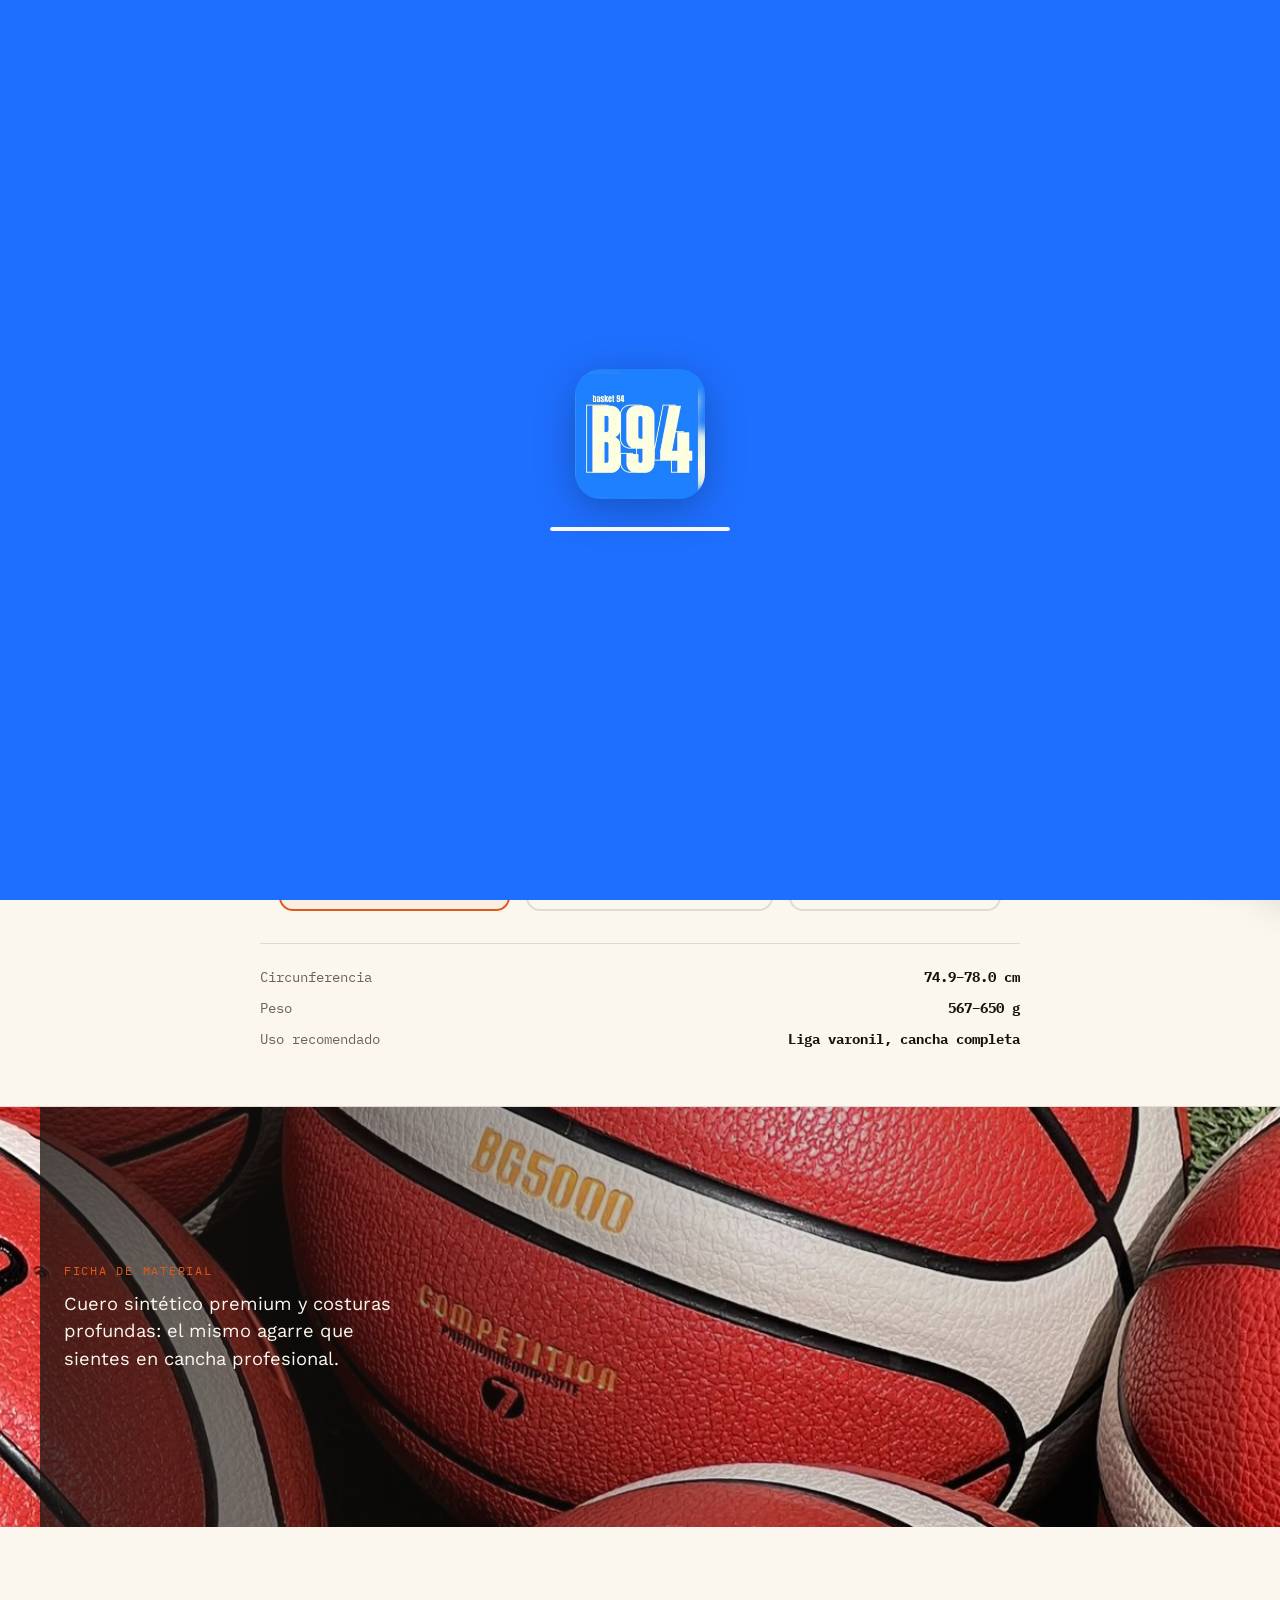
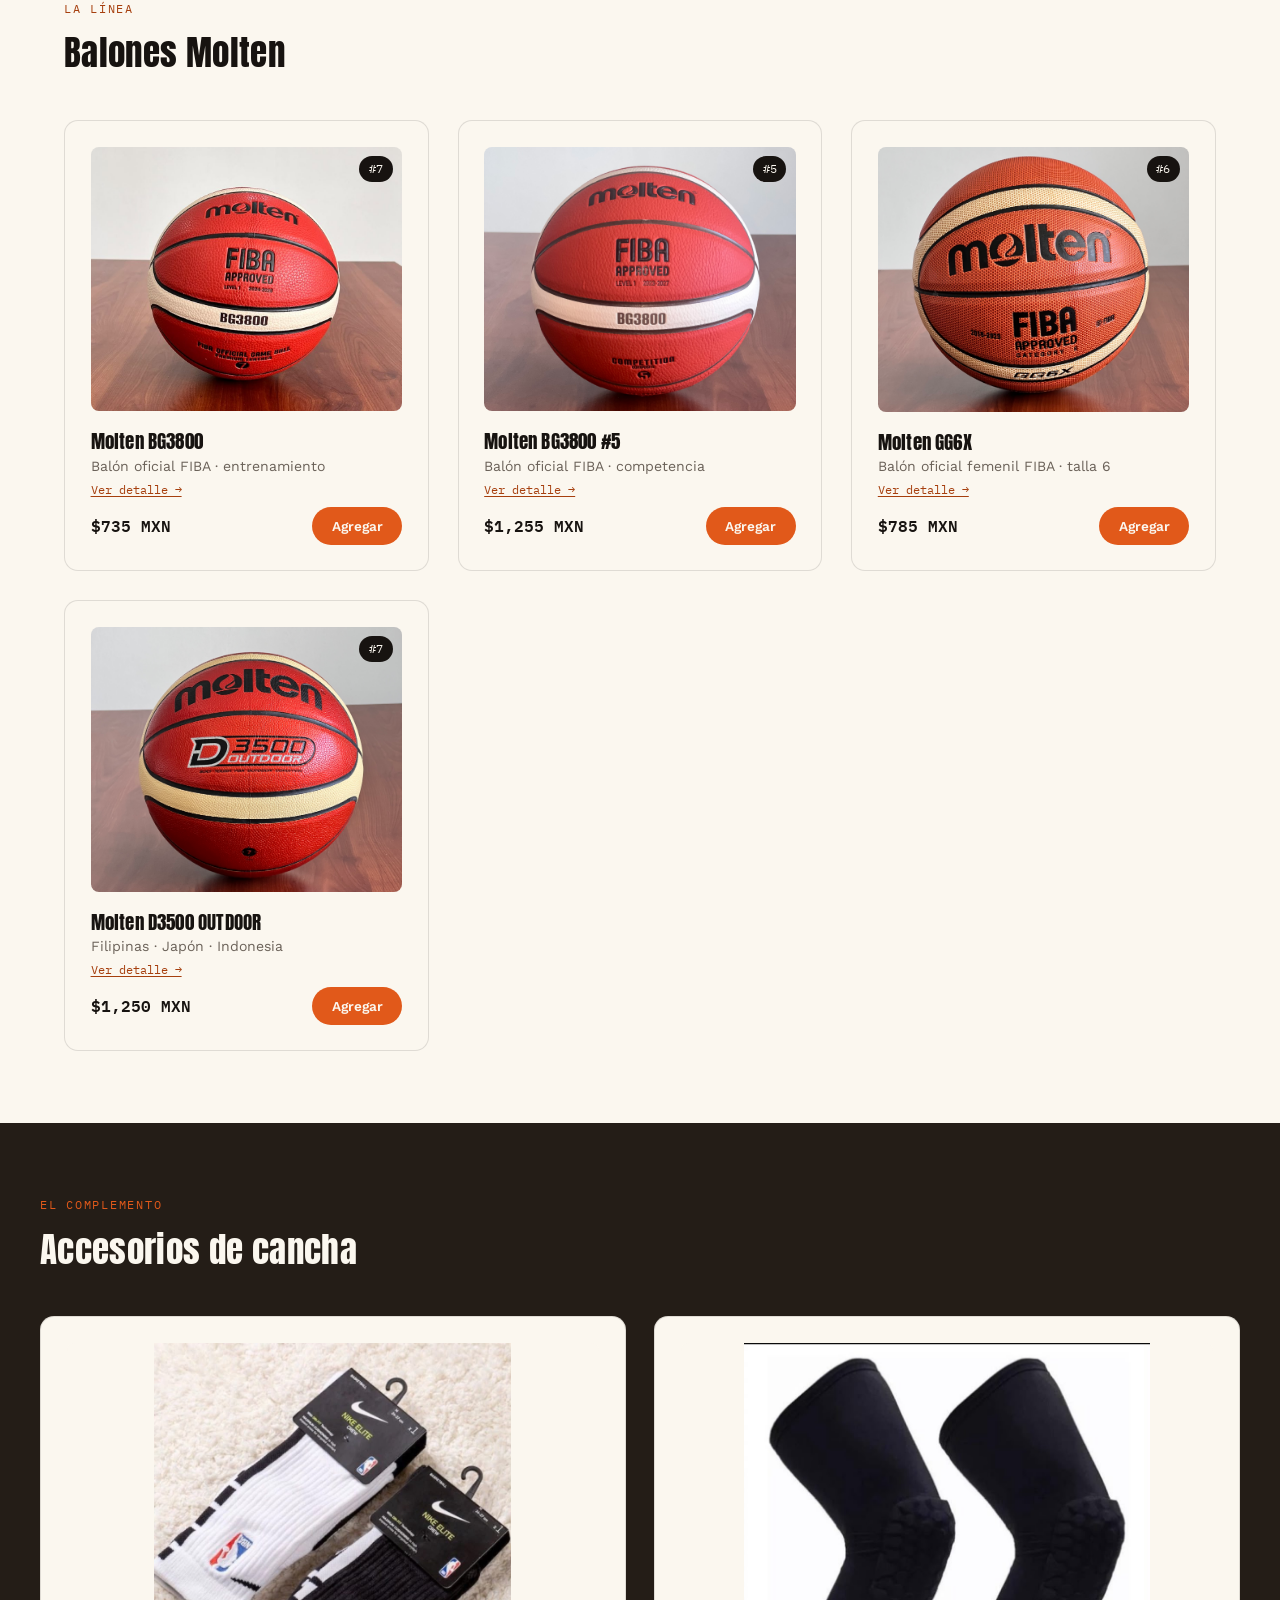
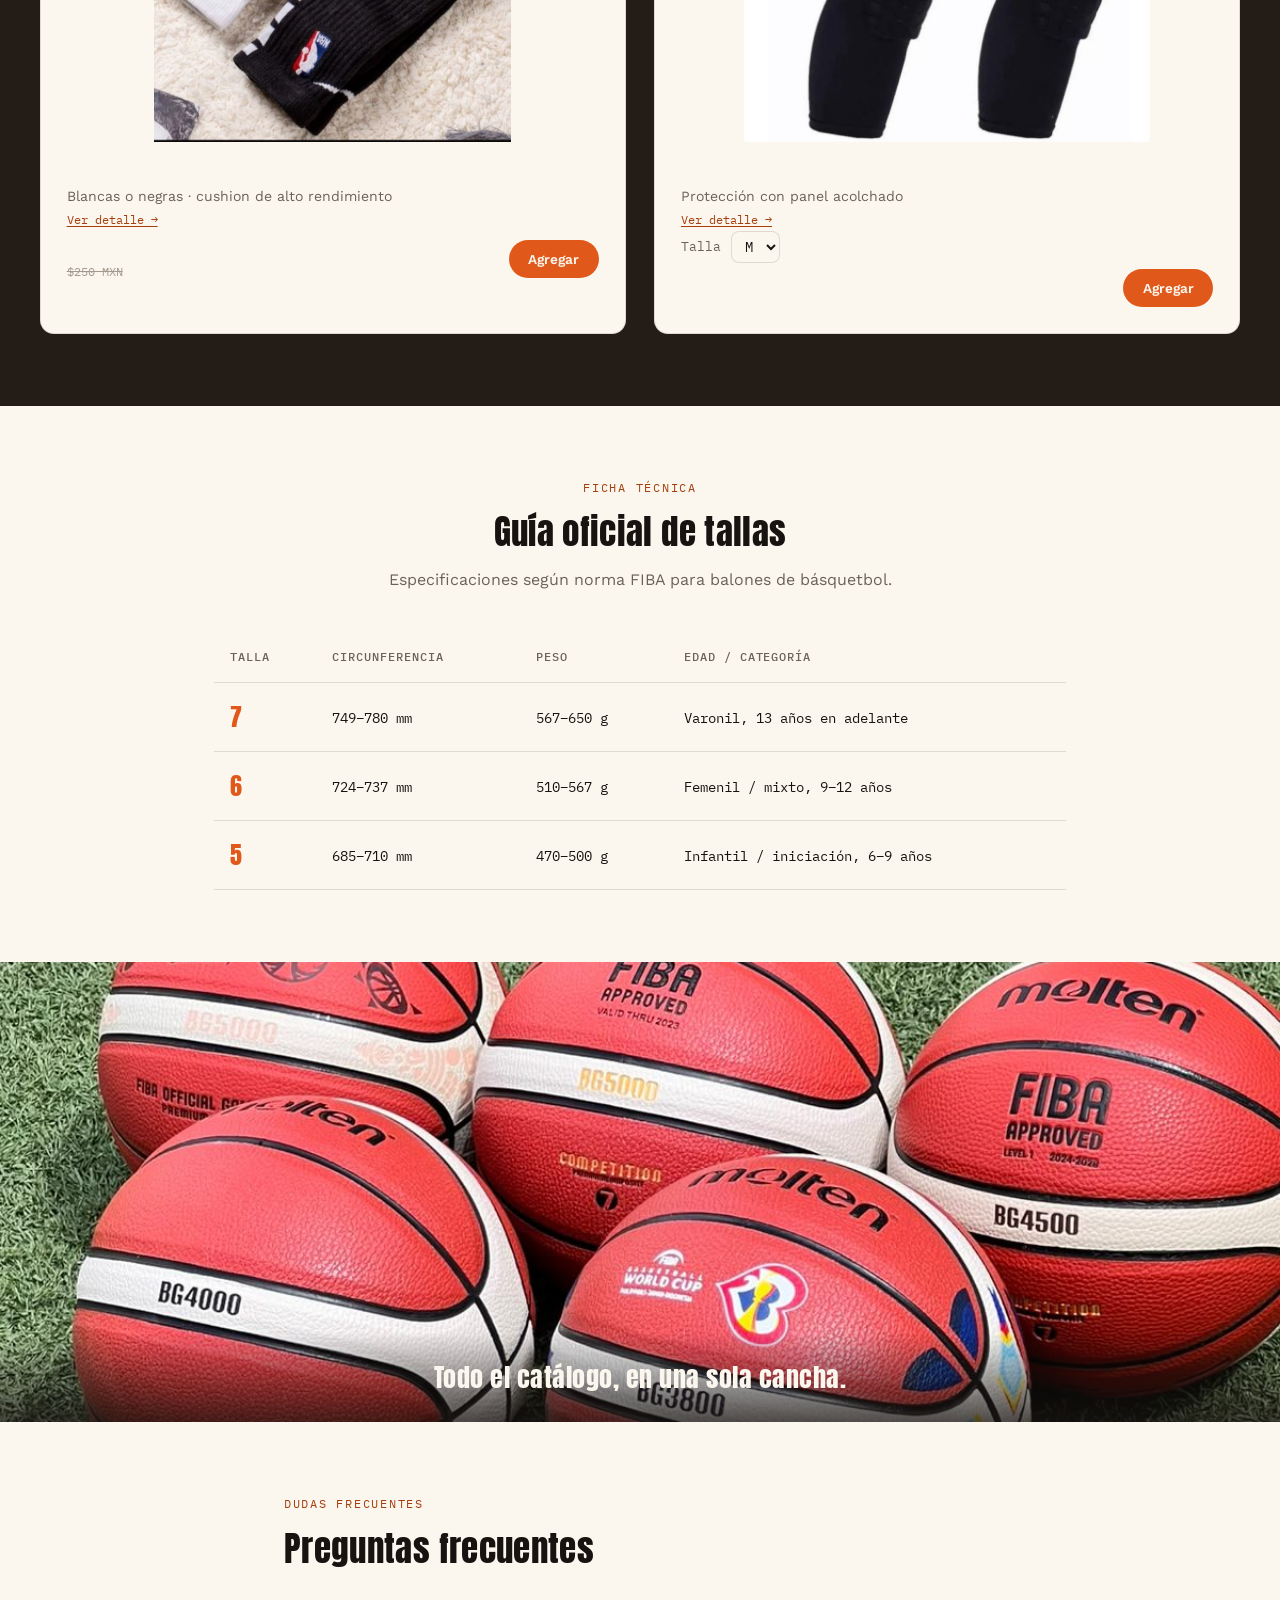
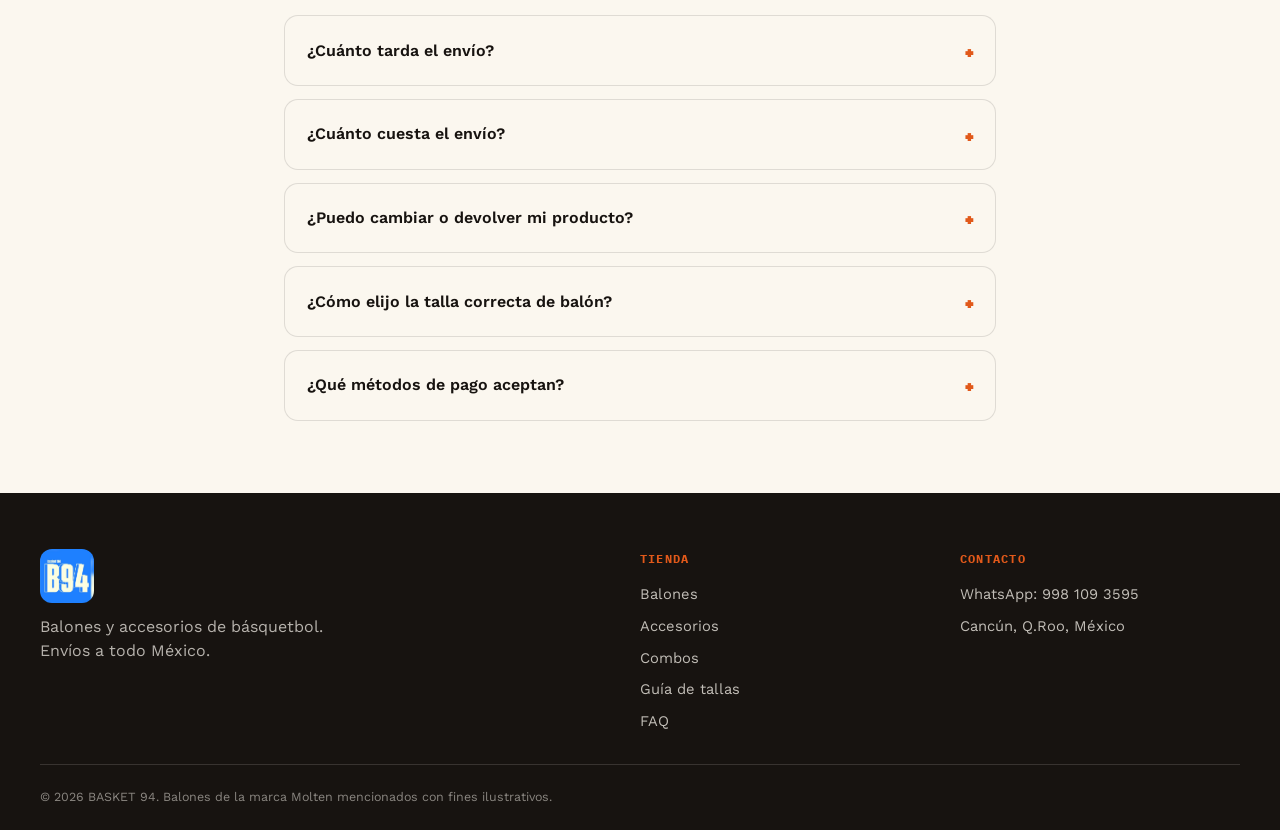
==== commit d88bc7cb: "Agregar manajer" ====
--- a/basket94-store/index.html
+++ b/basket94-store/index.html
@@ -10,11 +10,21 @@
 <link rel="icon" type="image/png" href="images/favicon.png">
 <link rel="stylesheet" href="styles.css">
 </head>
-<!-- Google tag (gtag.js) --> 
+
+<script>(function(w,d,s,l,i){w[l]=w[l]||[];w[l].push({'gtm.start':
+new Date().getTime(),event:'gtm.js'});var f=d.getElementsByTagName(s)[0],
+j=d.createElement(s),dl=l!='dataLayer'?'&l='+l:'';j.async=true;j.src=
+'https://www.googletagmanager.com/gtm.js?id='+i+dl;f.parentNode.insertBefore(j,f);
+})(window,document,'script','dataLayer','GTM-5S6G8Z9J');</script>
+
+<!-- Google tag (gtag.js)
  <script async src="https://www.googletagmanager.com/gtag/js?id=G-BLVRQYCWC1"></script> 
- <script> window.dataLayer = window.dataLayer || []; function gtag(){dataLayer.push(arguments);} gtag('js', new Date()); gtag('config', 'G-BLVRQYCWC1'); </script>
+ <script> window.dataLayer = window.dataLayer || []; function gtag(){dataLayer.push(arguments);} gtag('js', new Date()); gtag('config', 'G-BLVRQYCWC1'); </script>--> 
 <body>
-
+<!-- Google Tag Manager (noscript) -->
+<noscript><iframe src="https://www.googletagmanager.com/ns.html?id=GTM-5S6G8Z9J"
+height="0" width="0" style="display:none;visibility:hidden"></iframe></noscript>
+<!-- End Google Tag Manager (noscript) -->
 <!-- ===== PRELOADER ===== -->
 <div class="preloader" id="preloader">
   <img src="images/logo.png" alt="BASKET 94" class="preloader__logo">
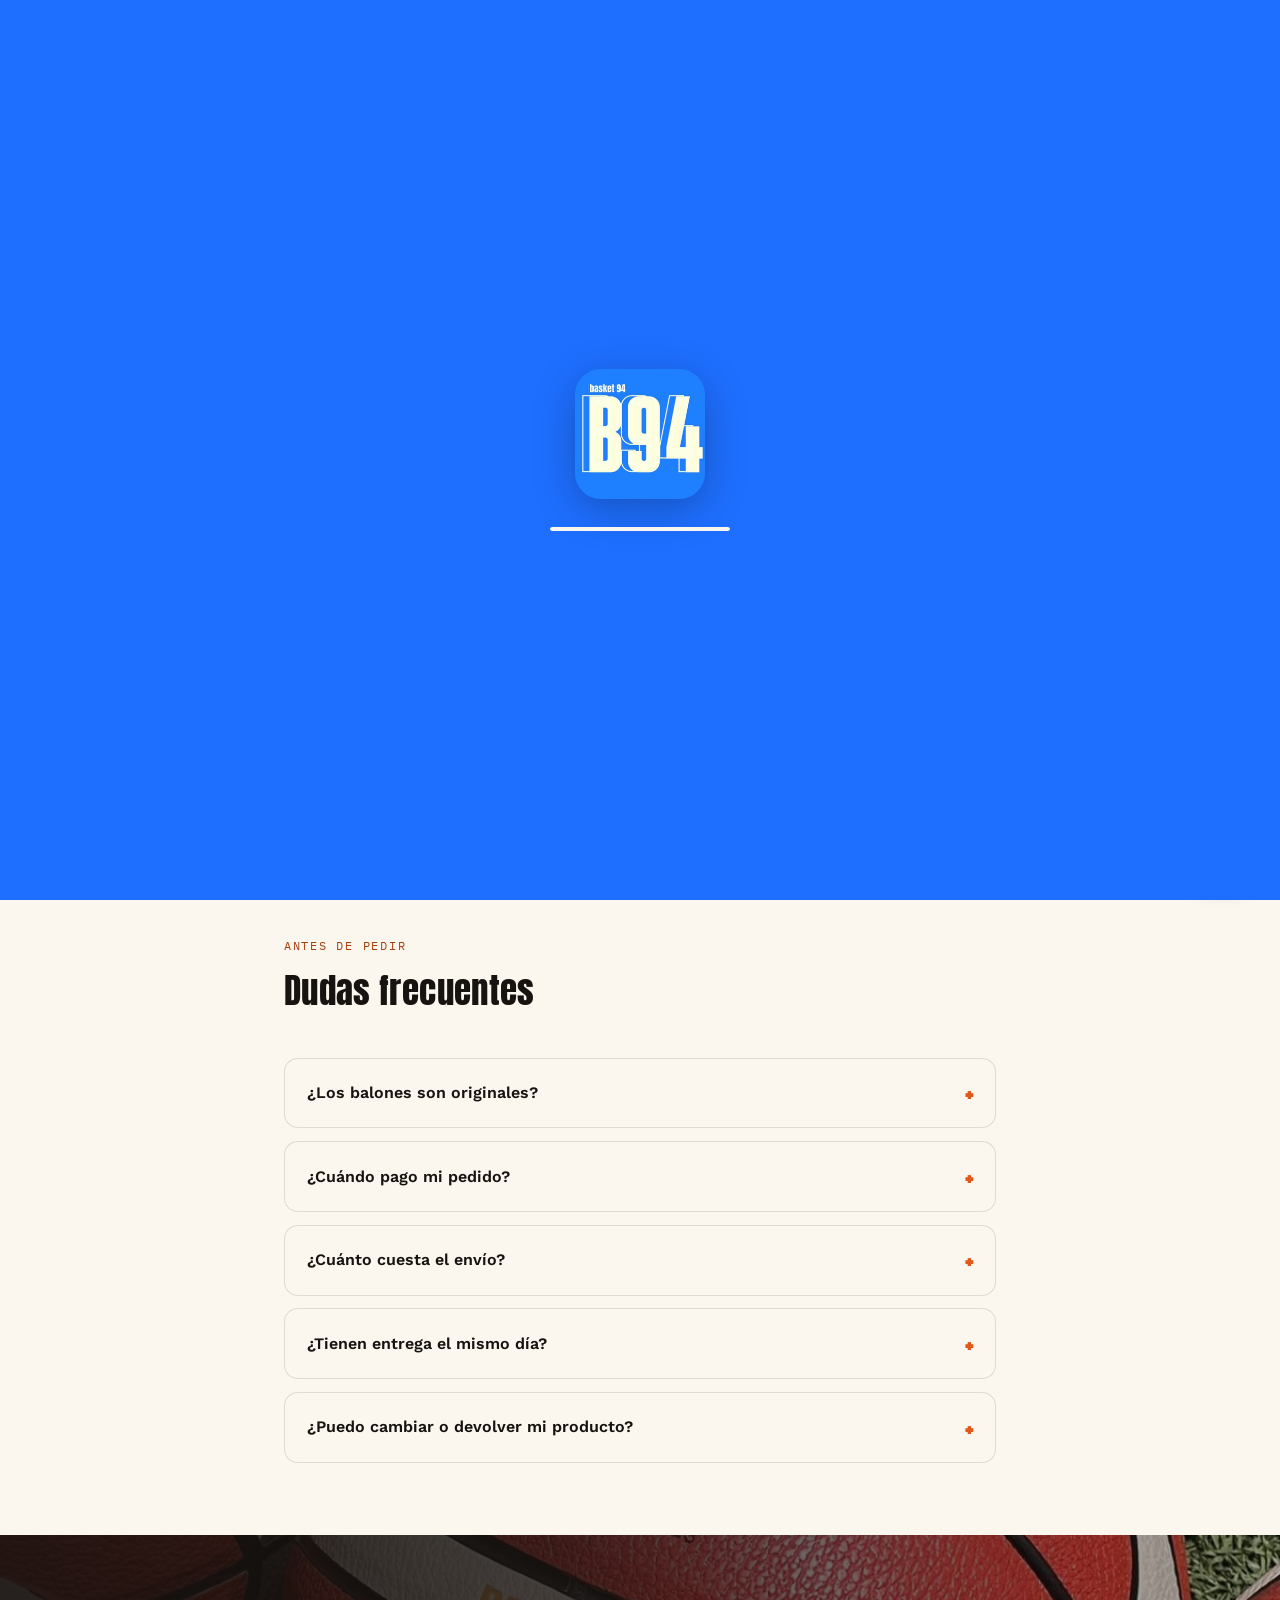
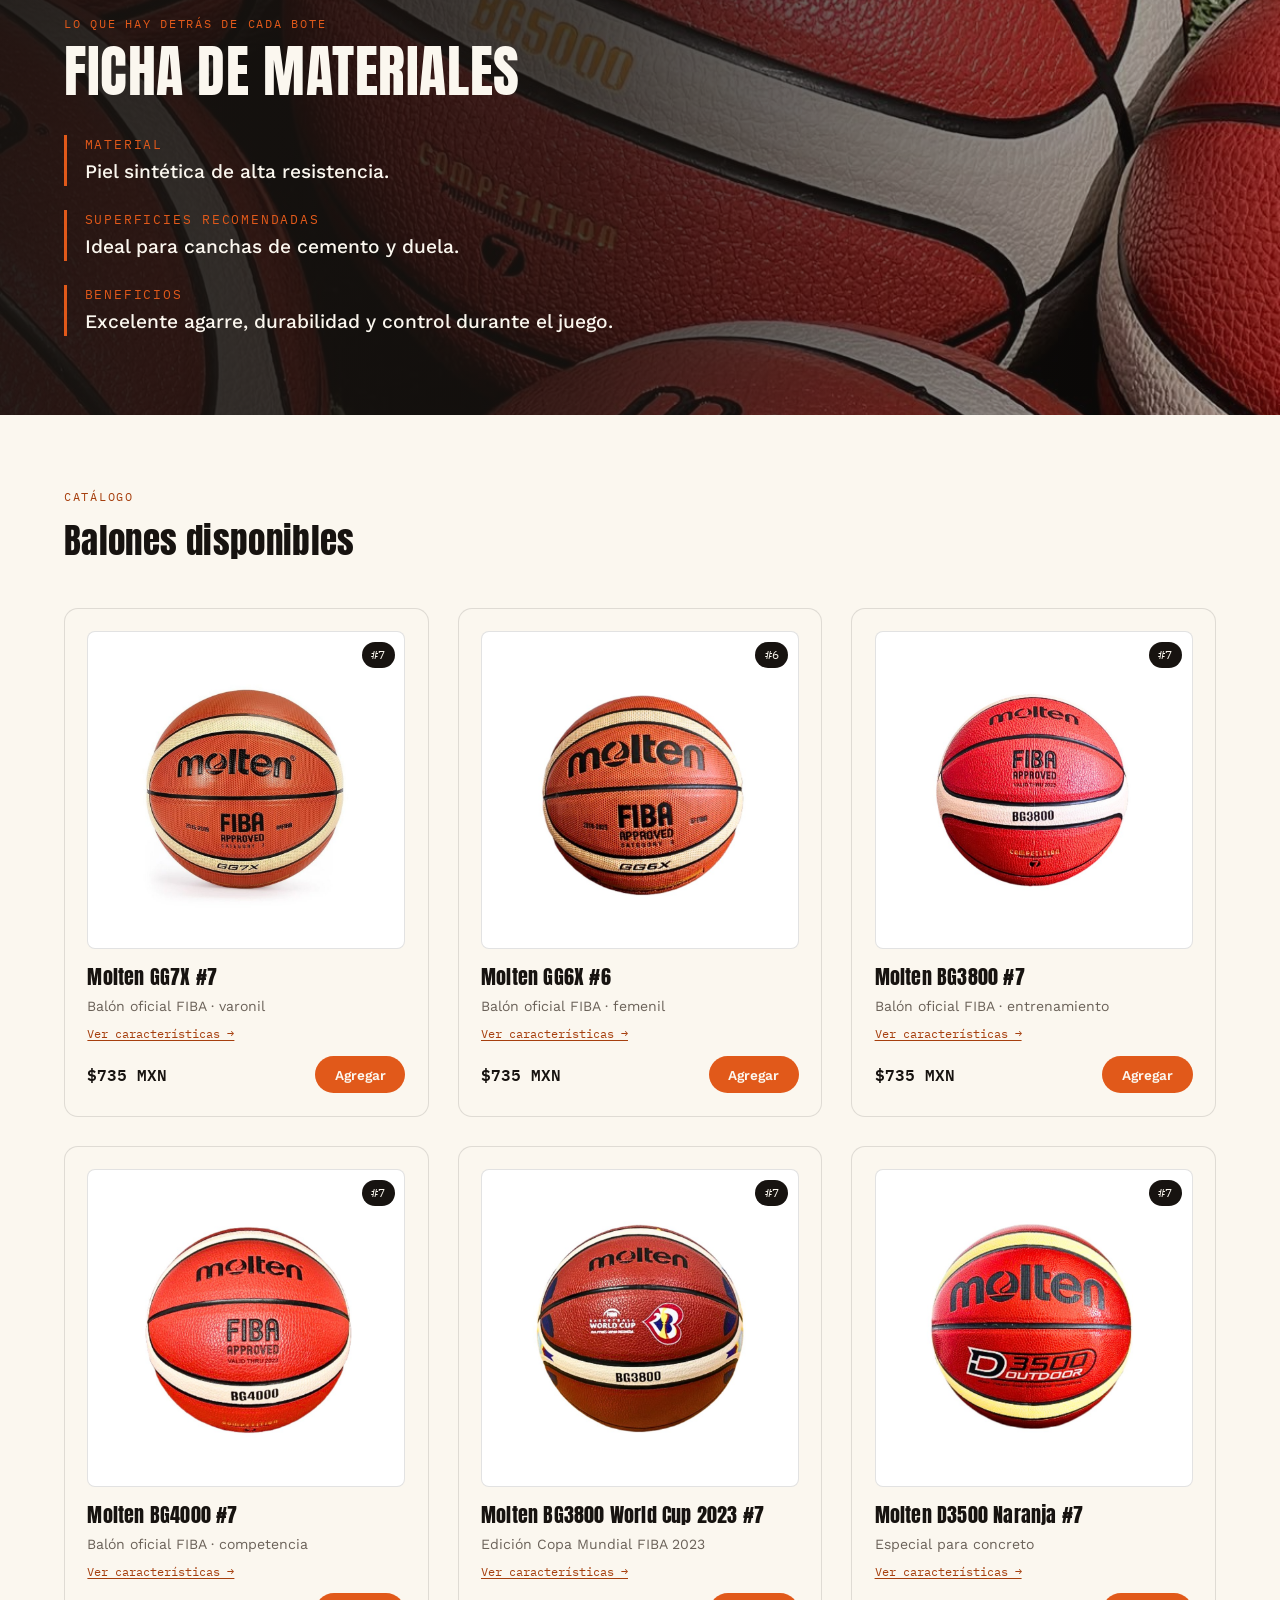
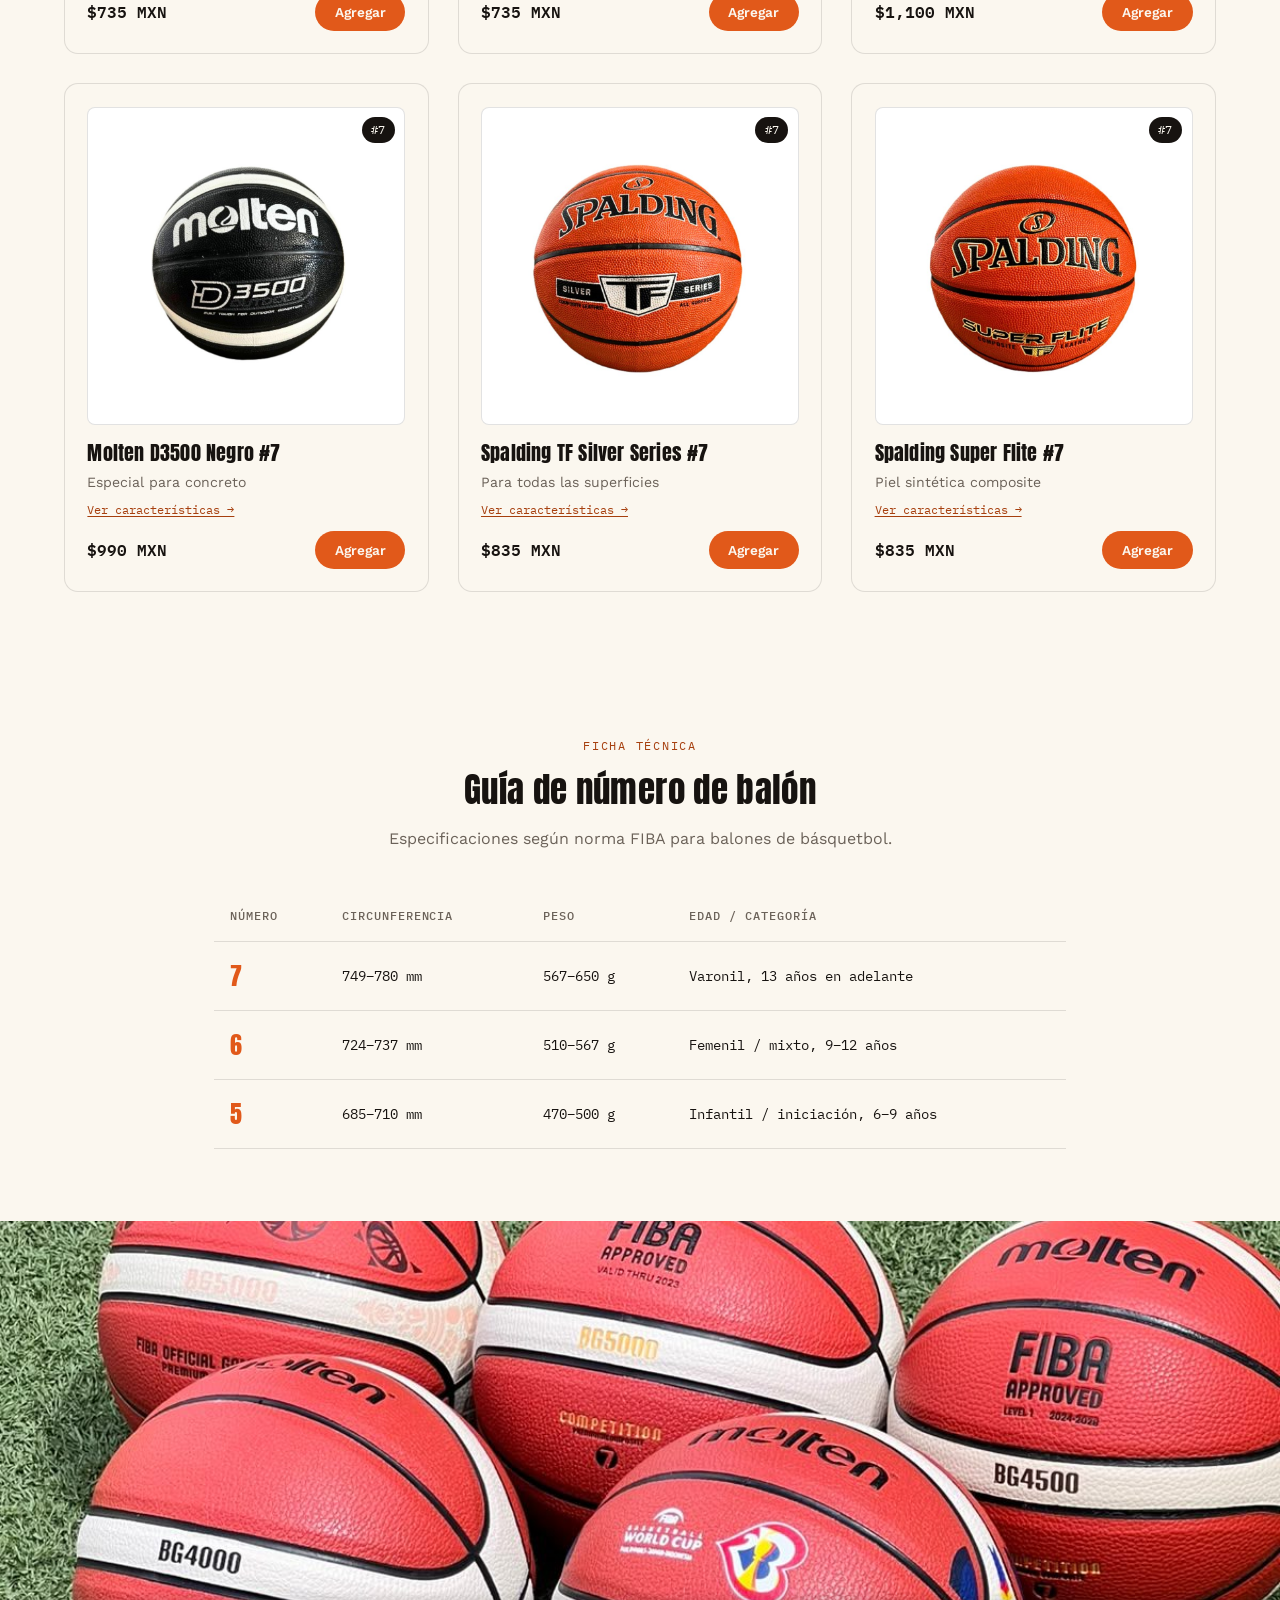
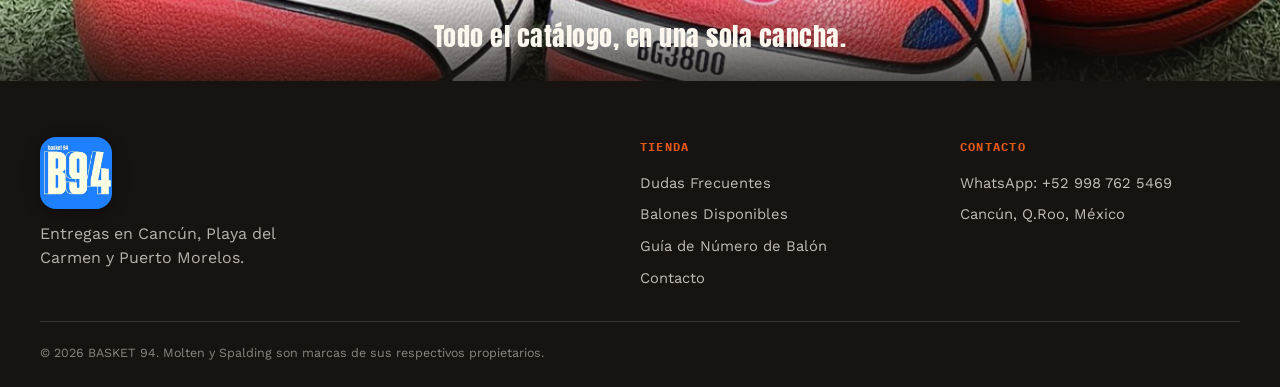
==== commit 46a47e34: "Nueva landing: hero con video, pedido por WhatsApp y catálogo" ====
--- a/basket94-store/index.html
+++ b/basket94-store/index.html
@@ -3,56 +3,60 @@
 <head>
 <meta charset="UTF-8">
 <meta name="viewport" content="width=device-width, initial-scale=1.0">
-<title>BASKET 94 — Balones Molten y accesorios de básquetbol</title>
+<title>BASKET 94 — Balones de basquetbol en Quintana Roo</title>
+<meta name="description" content="Balones de basquetbol Molten y Spalding disponibles en Quintana Roo. Haz tu pedido por WhatsApp y recibe en Cancún, Playa del Carmen o Puerto Morelos.">
 <link rel="preconnect" href="https://fonts.googleapis.com">
 <link rel="preconnect" href="https://fonts.gstatic.com" crossorigin>
 <link href="https://fonts.googleapis.com/css2?family=Anton&family=IBM+Plex+Mono:wght@400;500;600&family=Work+Sans:wght@400;500;600;700&display=swap" rel="stylesheet">
 <link rel="icon" type="image/png" href="images/favicon.png">
 <link rel="stylesheet" href="styles.css">
-</head>
-
+
+<!-- Google Tag Manager -->
 <script>(function(w,d,s,l,i){w[l]=w[l]||[];w[l].push({'gtm.start':
 new Date().getTime(),event:'gtm.js'});var f=d.getElementsByTagName(s)[0],
 j=d.createElement(s),dl=l!='dataLayer'?'&l='+l:'';j.async=true;j.src=
 'https://www.googletagmanager.com/gtm.js?id='+i+dl;f.parentNode.insertBefore(j,f);
 })(window,document,'script','dataLayer','GTM-5S6G8Z9J');</script>
-
-<!-- Google tag (gtag.js)
- <script async src="https://www.googletagmanager.com/gtag/js?id=G-BLVRQYCWC1"></script> 
- <script> window.dataLayer = window.dataLayer || []; function gtag(){dataLayer.push(arguments);} gtag('js', new Date()); gtag('config', 'G-BLVRQYCWC1'); </script>--> 
+<!-- End Google Tag Manager -->
+
+<!-- Google tag (gtag.js) — desactivado
+ <script async src="https://www.googletagmanager.com/gtag/js?id=G-BLVRQYCWC1"></script>
+ <script> window.dataLayer = window.dataLayer || []; function gtag(){dataLayer.push(arguments);} gtag('js', new Date()); gtag('config', 'G-BLVRQYCWC1'); </script>
+-->
+</head>
 <body>
+
 <!-- Google Tag Manager (noscript) -->
 <noscript><iframe src="https://www.googletagmanager.com/ns.html?id=GTM-5S6G8Z9J"
 height="0" width="0" style="display:none;visibility:hidden"></iframe></noscript>
 <!-- End Google Tag Manager (noscript) -->
+
 <!-- ===== PRELOADER ===== -->
 <div class="preloader" id="preloader">
-  <img src="images/logo.png" alt="BASKET 94" class="preloader__logo">
+  <img src="images/logo.png" alt="BASKET 94" class="preloader__logo" width="130" height="130">
   <div class="preloader__bar"><div class="preloader__fill" id="preloaderFill"></div></div>
 </div>
 
 <!-- ===== NAV ===== -->
 <header class="nav" id="nav">
   <div class="nav__inner">
-    <a href="#top" class="nav__logo">
-      <img src="images/logo.png" alt="BASKET 94" class="nav__logo-img">
+    <a href="#top" class="nav__logo" aria-label="BASKET 94, ir al inicio">
+      <img src="images/logo.png" alt="BASKET 94" class="nav__logo-img" width="42" height="42">
     </a>
 
-    <nav class="nav__links" id="navLinks">
-      <a href="#balones">Balones</a>
-      <a href="#accesorios">Accesorios</a>
-      <a href="#combos">Combos</a>
-      <a href="#tallas">Guía de tallas</a>
-      <a href="#faq">FAQ</a>
+    <nav class="nav__links" id="navLinks" aria-label="Principal">
+      <a href="#faq">Dudas Frecuentes</a>
+      <a href="#balones">Balones Disponibles</a>
+      <a href="#tallas">Guía de Número de Balón</a>
       <a href="#contacto">Contacto</a>
     </nav>
 
     <div class="nav__actions">
       <button class="cart-btn" id="cartBtn" aria-label="Abrir carrito">
-        <svg width="22" height="22" viewBox="0 0 24 24" fill="none"><path d="M3 3h2l2.4 12.4a2 2 0 002 1.6h8.2a2 2 0 002-1.6L21 8H6" stroke="currentColor" stroke-width="1.8" stroke-linecap="round" stroke-linejoin="round"/><circle cx="9.5" cy="20.5" r="1.4" fill="currentColor"/><circle cx="17.5" cy="20.5" r="1.4" fill="currentColor"/></svg>
-        <span class="cart-btn__count" id="cartCount">0</span>
+        <svg width="22" height="22" viewBox="0 0 24 24" fill="none" aria-hidden="true"><path d="M3 3h2l2.4 12.4a2 2 0 002 1.6h8.2a2 2 0 002-1.6L21 8H6" stroke="currentColor" stroke-width="1.8" stroke-linecap="round" stroke-linejoin="round"/><circle cx="9.5" cy="20.5" r="1.4" fill="currentColor"/><circle cx="17.5" cy="20.5" r="1.4" fill="currentColor"/></svg>
+        <span class="cart-btn__count" id="cartCount" hidden>0</span>
       </button>
-      <button class="nav__burger" id="burgerBtn" aria-label="Abrir menú">
+      <button class="nav__burger" id="burgerBtn" aria-label="Abrir menú" aria-expanded="false" aria-controls="navLinks">
         <span></span><span></span><span></span>
       </button>
     </div>
@@ -62,24 +66,40 @@
 <!-- ===== HERO ===== -->
 <section class="hero" id="top">
   <div class="hero__slider" id="heroSlider">
-    <div class="hero__slide is-active" style="background-image:url('images/hero-pasto-1.jpg')"></div>
-    <div class="hero__slide" style="background-image:url('images/hero-pasto-2.jpg')"></div>
-    <div class="hero__slide" style="background-image:url('images/hero-pasto-3.jpg')"></div>
+    <div class="hero__slide is-active" style="background-image:url('images/hero-1.jpg')"></div>
+    <div class="hero__slide" style="background-image:url('images/hero-2.jpg')"></div>
+    <div class="hero__slide" style="background-image:url('images/hero-3.jpg')"></div>
   </div>
   <div class="hero__overlay"></div>
   <div class="hero__seams" aria-hidden="true"></div>
 
-  <div class="hero__content">
-    <p class="eyebrow">CUERO OFICIAL · GRIP FIBA</p>
-    <h1 class="hero__title">TU JUEGO<br>PESA LO QUE<br>PESA TU <em>BALÓN</em></h1>
-    <p class="hero__sub">Balones Molten oficiales y accesorios de cancha. De la BG3800 a la edición Mundial, directo a tu entrenamiento.</p>
-    <div class="hero__cta">
-      <button class="btn btn--primary" data-scroll="#balones">Ver balones</button>
-      <button class="btn btn--ghost" data-scroll="#tallas">Guía de tallas</button>
-    </div>
-  </div>
-
-  <span class="hero__ball-tag">#7 / #6</span>
+  <div class="hero__inner">
+    <div class="hero__content">
+      <h1 class="hero__title">Menos tiempo esperando. <em>Más tiempo jugando.</em></h1>
+      <p class="hero__sub">Balones de basquetbol disponibles en Quintana Roo. Haz tu pedido por WhatsApp y comparte tu ubicación para coordinar una entrega rápida.</p>
+      <div class="hero__cta">
+        <button class="btn btn--primary btn--lg" data-scroll="#balones">Ver balones disponibles</button>
+      </div>
+    </div>
+
+    <div class="hero__phone">
+      <div class="phone" role="img" aria-label="Ejemplo de pedido por WhatsApp: se consulta el balón, se comparte la ubicación y se confirma la entrega">
+        <span class="phone__btn phone__btn--silent" aria-hidden="true"></span>
+        <span class="phone__btn phone__btn--vol-up" aria-hidden="true"></span>
+        <span class="phone__btn phone__btn--vol-down" aria-hidden="true"></span>
+        <span class="phone__btn phone__btn--power" aria-hidden="true"></span>
+        <div class="phone__screen">
+          <div class="phone__status" aria-hidden="true">
+            <span class="phone__time">9:41</span>
+            <span class="phone__island"></span>
+            <svg class="phone__icons" viewBox="0 0 66 12" width="52" height="10" fill="#111"><rect x="0" y="7" width="3" height="5" rx="1"/><rect x="5" y="5" width="3" height="7" rx="1"/><rect x="10" y="2.5" width="3" height="9.5" rx="1"/><rect x="15" y="0" width="3" height="12" rx="1"/><path d="M26 4.2a9 9 0 0113 0l-1.6 1.7a6.6 6.6 0 00-9.8 0zM29 7.6a4.8 4.8 0 016.6 0l-1.5 1.7a2.6 2.6 0 00-3.6 0zM31.3 10.6a1.4 1.4 0 012.2 0l-1.1 1.2z"/><rect x="43" y="0.5" width="19" height="11" rx="3" fill="none" stroke="#111" stroke-opacity=".5"/><rect x="45" y="2.5" width="14" height="7" rx="1.6"/><rect x="63" y="4" width="1.4" height="4" rx=".7" opacity=".5"/></svg>
+          </div>
+          <video class="phone__video" id="heroVideo" src="images/hero-whatsapp.mp4" poster="images/hero-whatsapp-poster.jpg" autoplay muted loop playsinline preload="auto" width="1080" height="1920" disablepictureinpicture></video>
+          <div class="phone__home" aria-hidden="true"><span></span></div>
+        </div>
+      </div>
+    </div>
+  </div>
 
   <div class="hero__dots" id="heroDots">
     <button class="is-active" data-slide="0" aria-label="Foto 1"></button>
@@ -88,215 +108,82 @@
   </div>
 </section>
 
-<!-- ===== SELECTOR DE TALLA ===== -->
-<section class="fit-picker">
-  <div class="fit-picker__inner">
-    <p class="section-label">¿QUÉ TALLA JUEGAS?</p>
-    <div class="fit-tabs" id="fitTabs">
-      <button class="fit-tab is-active" data-size="7">
-        <span class="fit-tab__num">7</span>
-        <span class="fit-tab__desc">Varonil · profesional / 13+ años</span>
-      </button>
-      <button class="fit-tab" data-size="6">
-        <span class="fit-tab__num">6</span>
-        <span class="fit-tab__desc">Femenil · profesional / mixto 9–12</span>
-      </button>
-      <button class="fit-tab" data-size="5">
-  <span class="fit-tab__num">5</span>
-  <span class="fit-tab__desc">Infantil · iniciación 6–9 años</span>
-</button>
-    </div>
-    <div class="fit-spec" id="fitSpec">
-      <div class="fit-spec__row"><span>Circunferencia</span><strong id="specCirc">74.9–78.0 cm</strong></div>
-      <div class="fit-spec__row"><span>Peso</span><strong id="specPeso">567–650 g</strong></div>
-      <div class="fit-spec__row"><span>Uso recomendado</span><strong id="specUso">Liga varonil, cancha completa</strong></div>
-    </div>
-  </div>
-</section>
-
-<!-- ===== TIRA DE CALIDAD ===== -->
-<section class="quality-strip">
-  <img src="images/detalle-cuero.jpg" alt="Detalle del cuero y costuras del balón Molten">
-  <div class="quality-strip__caption">
-    <p class="section-label">FICHA DE MATERIAL</p>
-    <p>Cuero sintético premium y costuras profundas: el mismo agarre que sientes en cancha profesional.</p>
-  </div>
-</section>
-
-<!-- ===== BALONES ===== -->
+<!-- ===== DUDAS FRECUENTES ===== -->
+<section class="faq" id="faq">
+  <div class="products__head">
+    <p class="section-label">ANTES DE PEDIR</p>
+    <h2>Dudas frecuentes</h2>
+  </div>
+
+  <div class="faq-list">
+    <details class="faq-item">
+      <summary>¿Los balones son originales?</summary>
+      <p>Sí. Todos los balones que comercializamos son productos oficiales y originales.</p>
+    </details>
+    <details class="faq-item">
+      <summary>¿Cuándo pago mi pedido?</summary>
+      <p>El pago se realiza al momento de la entrega. Puedes pagar en efectivo o mediante transferencia bancaria.</p>
+    </details>
+    <details class="faq-item">
+      <summary>¿Cuánto cuesta el envío?</summary>
+      <p>Las entregas en Cancún son gratuitas. Para Puerto Morelos y Playa del Carmen, el costo de envío es de $100 MXN.</p>
+    </details>
+    <details class="faq-item">
+      <summary>¿Tienen entrega el mismo día?</summary>
+      <p>Sí, en muchos casos podemos realizar entregas el mismo día en Cancún, sujeto a disponibilidad y horario.</p>
+    </details>
+    <details class="faq-item">
+      <summary>¿Puedo cambiar o devolver mi producto?</summary>
+      <p>Sí. Aceptamos cambios dentro de los 7 días posteriores a la entrega en caso de que el producto presente algún defecto de fabricación.</p>
+    </details>
+  </div>
+</section>
+
+<!-- ===== FICHA DE MATERIALES ===== -->
+<section class="materials" id="materiales">
+  <img src="images/detalle-cuero.jpg" alt="Detalle del cuero y las costuras de un balón Molten" loading="lazy">
+  <div class="materials__overlay"></div>
+  <div class="materials__inner">
+    <p class="section-label">LO QUE HAY DETRÁS DE CADA BOTE</p>
+    <h2 class="materials__title">Ficha de materiales</h2>
+    <dl class="materials__list">
+      <div>
+        <dt>Material</dt>
+        <dd>Piel sintética de alta resistencia.</dd>
+      </div>
+      <div>
+        <dt>Superficies recomendadas</dt>
+        <dd>Ideal para canchas de cemento y duela.</dd>
+      </div>
+      <div>
+        <dt>Beneficios</dt>
+        <dd>Excelente agarre, durabilidad y control durante el juego.</dd>
+      </div>
+    </dl>
+  </div>
+</section>
+
+<!-- ===== BALONES DISPONIBLES ===== -->
 <section class="products" id="balones">
   <div class="products__head">
-    <p class="section-label">LA LÍNEA</p>
-    <h2>Balones Molten</h2>
-  </div>
-
-  <div class="product-grid">
-
-
-
-    <article class="product-card" data-detail="bg3800">
-      <div class="product-card__media">
-        <img src="images/bg3800.jpg" alt="Balón Molten BG3800">
-        <span class="product-card__badge">#7</span>
-      </div>
-      <div class="product-card__body">
-        <h3>Molten BG3800</h3>
-        <p class="product-card__meta">Balón oficial FIBA · entrenamiento</p>
-        <button class="product-card__viewlink" data-detail="bg3800">Ver detalle →</button>
-        <div class="product-card__foot">
-          <span class="price">$735 MXN</span>
-          <button class="btn btn--small btn--primary" data-add="bg3800">Agregar</button>
-        </div>
-      </div>
-    </article>
-
-    <article class="product-card" data-detail="bg3800-5">
-      <div class="product-card__media">
-        <img src="images/bg3800-5.JPEG" alt="Balón Molten BG4000">
-        <span class="product-card__badge">#5</span>
-      </div>
-      <div class="product-card__body">
-        <h3>Molten BG3800 #5</h3>
-        <p class="product-card__meta">Balón oficial FIBA · competencia</p>
-        <button class="product-card__viewlink" data-detail="bg3800-5">Ver detalle →</button>
-        <div class="product-card__foot">
-          <span class="price">$1,255 MXN</span>
-          <button class="btn btn--small btn--primary" data-add="bg3800-5">Agregar</button>
-        </div>
-      </div>
-    </article>
-
-    <article class="product-card" data-detail="gg6x">
-      <div class="product-card__media">
-        <img src="images/gg6x 1.JPEG" alt="Balón Molten GG6X talla 6">
-        <span class="product-card__badge">#6</span>
-      </div>
-      <div class="product-card__body">
-        <h3>Molten GG6X</h3>
-        <p class="product-card__meta">Balón oficial femenil FIBA · talla 6</p>
-        <button class="product-card__viewlink" data-detail="gg6x">Ver detalle →</button>
-        <div class="product-card__foot">
-          <span class="price">$785 MXN</span>
-          <button class="btn btn--small btn--primary" data-add="gg6x">Agregar</button>
-        </div>
-      </div>
-    </article>
-
-    <article class="product-card" data-detail="D3500">
-      <div class="product-card__media">
-        <img src="images/d3500.JPEG" alt="Balón Molten BG3800 edición Mundial 2023">
-        <span class="product-card__badge">#7</span>
-      </div>
-      <div class="product-card__body">
-        <h3>Molten D3500 OUTDOOR</h3>
-        <p class="product-card__meta">Filipinas · Japón · Indonesia</p>
-        <button class="product-card__viewlink" data-detail="D3500">Ver detalle →</button>
-        <div class="product-card__foot">
-          <span class="price">$1,250 MXN</span>
-          <button class="btn btn--small btn--primary" data-add="D3500">Agregar</button>
-        </div>
-      </div>
-    </article>
-
-
-
-  </div>
-</section>
-
-<!-- ===== ACCESORIOS ===== -->
-<section class="products products--dark" id="accesorios">
-  <div class="products__head">
-    <p class="section-label">EL COMPLEMENTO</p>
-    <h2>Accesorios de cancha</h2>
-  </div>
-
-  <div class="product-grid product-grid--accessories">
-
-    <article class="product-card product-card--acc" data-detail="calcetas">
-      <div class="product-card__media">
-        <img src="images/calcetas.jpg" alt="Calcetas NBA Nike Elite">
-      </div>
-      <div class="product-card__body">
-        <h3>Calcetas NBA Nike Elite</h3>
-        <p class="product-card__meta">Blancas o negras · cushion de alto rendimiento</p>
-        <button class="product-card__viewlink" data-detail="calcetas">Ver detalle →</button>
-        <div class="product-card__foot">
-          <span class="price-group">
-            <span class="price">$199 MXN</span>
-            <span class="price-old">$250 MXN</span>
-          </span>
-          <button class="btn btn--small btn--primary" data-add="calcetas">Agregar</button>
-        </div>
-      </div>
-    </article>
-
-    <article class="product-card product-card--acc" data-detail="rodilleras">
-      <div class="product-card__media">
-        <img src="images/rodilleras.jpg" alt="Rodilleras de básquetbol">
-      </div>
-      <div class="product-card__body">
-        <h3>Rodilleras (par)</h3>
-        <p class="product-card__meta">Protección con panel acolchado</p>
-        <button class="product-card__viewlink" data-detail="rodilleras">Ver detalle →</button>
-        <label class="size-select">
-          Talla
-          <select id="rodillerasSize">
-            <option value="S">S</option>
-            <option value="M" selected>M</option>
-            <option value="G">G</option>
-          </select>
-        </label>
-        <div class="product-card__foot">
-          <span class="price">$190 MXN</span>
-          <button class="btn btn--small btn--primary" id="addRodilleras">Agregar</button>
-        </div>
-      </div>
-    </article>
-
-  </div>
-</section>
-<!--
- ===== COMBOS ===== 
-<section class="combos" id="combos">
-  <div class="products__head">
-    <p class="section-label">AHORRA MÁS</p>
-    <h2>Combos con descuento</h2>
-  </div>
-
-  <div class="combo-card">
-    <div class="combo-card__media">
-      <img src="images/bg3800.jpg" alt="Combo Cancha Completa: balón, calcetas y rodilleras">
-    </div>
-    <div class="combo-card__body">
-      <h3>Combo Cancha Completa</h3>
-      <ul class="combo-card__list">
-        <li>Balón Molten BG3800 (talla 7)</li>
-        <li>Calcetas NBA Nike Elite</li>
-        <li>Rodilleras (par)</li>
-      </ul>
-      <label class="size-select">
-        Talla de rodilleras
-        <select id="comboSize">
-          <option value="S">S</option>
-          <option value="M" selected>M</option>
-          <option value="G">G</option>
-        </select>
-      </label>
-      <div class="combo-card__price">
-        <span class="price-old">$1,124 MXN</span>
-        <span class="price">$999 MXN</span>
-        <span class="combo-card__save">Ahorras $125</span>
-      </div>
-      <button class="btn btn--primary btn--full" id="addCombo">Agregar combo</button>
-    </div>
-  </div>
-</section>
--->
-<!-- ===== GUÍA DE TALLAS ===== -->
+    <p class="section-label">CATÁLOGO</p>
+    <h2>Balones disponibles</h2>
+  </div>
+
+  <!-- Las tarjetas se generan desde la lista PRODUCTS de script.js -->
+  <div class="product-grid" id="productGrid">
+    <noscript>
+      <p>Activa JavaScript para ver el catálogo o escríbenos por
+      <a href="https://wa.me/529987625469" target="_blank" rel="noopener">WhatsApp</a>.</p>
+    </noscript>
+  </div>
+</section>
+
+<!-- ===== GUÍA DE NÚMERO DE BALÓN ===== -->
 <section class="size-guide" id="tallas">
   <div class="size-guide__head">
     <p class="section-label">FICHA TÉCNICA</p>
-    <h2>Guía oficial de tallas</h2>
+    <h2>Guía de número de balón</h2>
     <p class="size-guide__sub">Especificaciones según norma FIBA para balones de básquetbol.</p>
   </div>
 
@@ -304,7 +191,7 @@
     <table class="size-table">
       <thead>
         <tr>
-          <th>Talla</th>
+          <th>Número</th>
           <th>Circunferencia</th>
           <th>Peso</th>
           <th>Edad / categoría</th>
@@ -324,11 +211,11 @@
           <td>Femenil / mixto, 9–12 años</td>
         </tr>
         <tr>
-  <td class="size-table__num">5</td>
-  <td>685–710 mm</td>
-  <td>470–500 g</td>
-  <td>Infantil / iniciación, 6–9 años</td>
-</tr>
+          <td class="size-table__num">5</td>
+          <td>685–710 mm</td>
+          <td>470–500 g</td>
+          <td>Infantil / iniciación, 6–9 años</td>
+        </tr>
       </tbody>
     </table>
   </div>
@@ -336,40 +223,9 @@
 
 <!-- ===== CATÁLOGO COMPLETO (banner) ===== -->
 <section class="catalog-banner">
-  <img src="images/catalogo-completo.jpg" alt="Catálogo completo de balones Molten BASKET 94">
+  <img src="images/catalogo-completo.jpg" alt="Catálogo completo de balones BASKET 94" loading="lazy">
   <div class="catalog-banner__caption">
     <p>Todo el catálogo, en una sola cancha.</p>
-  </div>
-</section>
-
-<!-- ===== FAQ ===== -->
-<section class="faq" id="faq">
-  <div class="products__head">
-    <p class="section-label">DUDAS FRECUENTES</p>
-    <h2>Preguntas frecuentes</h2>
-  </div>
-
-  <div class="faq-list">
-    <details class="faq-item">
-      <summary>¿Cuánto tarda el envío?</summary>
-      <p>Cancún y área metropolitana: 1–2 días hábiles. Resto de México: 3–6 días hábiles.</p>
-    </details>
-    <details class="faq-item">
-      <summary>¿Cuánto cuesta el envío?</summary>
-      <p>Envío gratis en compras desde $1,200 MXN. Por debajo de ese monto, la tarifa se calcula según tu código postal al finalizar la compra.</p>
-    </details>
-    <details class="faq-item">
-      <summary>¿Puedo cambiar o devolver mi producto?</summary>
-      <p>Sí, aceptamos cambios dentro de los 7 días posteriores a la entrega, siempre que el producto no haya sido usado y conserve su empaque original.</p>
-    </details>
-    <details class="faq-item">
-      <summary>¿Cómo elijo la talla correcta de balón?</summary>
-      <p>Talla 7 es la oficial varonil (13 años en adelante). Talla 6 es la oficial femenil y mixta (9–12 años). Revisa la guía de tallas más arriba para el detalle completo.</p>
-    </details>
-    <details class="faq-item">
-      <summary>¿Qué métodos de pago aceptan?</summary>
-      <p>Tarjeta de crédito y débito, además de los métodos adicionales que verás disponibles al finalizar tu compra.</p>
-    </details>
   </div>
 </section>
 
@@ -377,35 +233,34 @@
 <footer class="footer" id="contacto">
   <div class="footer__inner">
     <div class="footer__brand">
-      <img src="images/logo.png" alt="BASKET 94" class="footer__logo-img">
-      <p>Balones y accesorios de básquetbol. Envíos a todo México.</p>
+      <img src="images/logo.png" alt="BASKET 94" class="footer__logo-img" width="72" height="72" loading="lazy">
+      <p>Entregas en Cancún, Playa del Carmen y Puerto Morelos.</p>
     </div>
     <div class="footer__col">
       <h4>Tienda</h4>
-      <a href="#balones">Balones</a>
-      <a href="#accesorios">Accesorios</a>
-      <a href="#combos">Combos</a>
-      <a href="#tallas">Guía de tallas</a>
-      <a href="#faq">FAQ</a>
+      <a href="#faq">Dudas Frecuentes</a>
+      <a href="#balones">Balones Disponibles</a>
+      <a href="#tallas">Guía de Número de Balón</a>
+      <a href="#contacto">Contacto</a>
     </div>
     <div class="footer__col">
       <h4>Contacto</h4>
-      <a href="https://wa.me/529981093595" target="_blank" rel="noopener">WhatsApp: 998 109 3595</a>
+      <a href="https://wa.me/529987625469" target="_blank" rel="noopener">WhatsApp: +52 998 762 5469</a>
       <span>Cancún, Q.Roo, México</span>
     </div>
   </div>
-  <p class="footer__legal">© 2026 BASKET 94. Balones de la marca Molten mencionados con fines ilustrativos.</p>
+  <p class="footer__legal">© 2026 BASKET 94. Molten y Spalding son marcas de sus respectivos propietarios.</p>
 </footer>
 
 <!-- ===== BOTÓN WHATSAPP ===== -->
 <div class="whatsapp-bubble" id="whatsappBubble">HAZ MÁS RÁPIDO TU PEDIDO <span>→</span></div>
-<a class="whatsapp-btn" href="https://wa.me/529981093595?text=Hola%2C%20quiero%20informaci%C3%B3n%20sobre%20sus%20balones" target="_blank" rel="noopener" aria-label="Escríbenos por WhatsApp">
-  <svg width="36" height="36" viewBox="0 0 32 32" fill="none"><path d="M16 3C9 3 3.3 8.6 3.3 15.5c0 2.5.7 4.8 2 6.8L3 29l6.9-2.2c1.9 1 4.1 1.6 6.1 1.6 7 0 12.7-5.6 12.7-12.5S23 3 16 3z" fill="#25D366"/><path d="M12.2 10.5c-.3-.6-.6-.6-.9-.6h-.7c-.3 0-.7.1-1 .5-.3.4-1.3 1.2-1.3 2.9s1.3 3.4 1.5 3.6c.2.3 2.5 4 6.2 5.4 3.1 1.2 3.7 1 4.4.9.7-.1 2.2-.9 2.5-1.8.3-.9.3-1.6.2-1.8-.1-.2-.3-.3-.7-.5-.3-.2-2.2-1.1-2.5-1.2-.3-.1-.6-.2-.8.2-.3.4-.9 1.2-1.1 1.4-.2.2-.4.3-.7.1-.3-.2-1.4-.5-2.7-1.7-1-.9-1.7-2-1.9-2.4-.2-.3 0-.5.1-.7.2-.2.3-.4.5-.6.1-.2.2-.4.3-.6.1-.2 0-.4 0-.6 0-.2-.7-1.9-1-2.5z" fill="white"/></svg>
+<a class="whatsapp-btn" href="https://wa.me/529987625469?text=Hola%2C%20quiero%20informaci%C3%B3n%20sobre%20sus%20balones" target="_blank" rel="noopener" aria-label="Escríbenos por WhatsApp">
+  <svg width="36" height="36" viewBox="0 0 32 32" fill="none" aria-hidden="true"><path d="M16 3C9 3 3.3 8.6 3.3 15.5c0 2.5.7 4.8 2 6.8L3 29l6.9-2.2c1.9 1 4.1 1.6 6.1 1.6 7 0 12.7-5.6 12.7-12.5S23 3 16 3z" fill="#25D366"/><path d="M12.2 10.5c-.3-.6-.6-.6-.9-.6h-.7c-.3 0-.7.1-1 .5-.3.4-1.3 1.2-1.3 2.9s1.3 3.4 1.5 3.6c.2.3 2.5 4 6.2 5.4 3.1 1.2 3.7 1 4.4.9.7-.1 2.2-.9 2.5-1.8.3-.9.3-1.6.2-1.8-.1-.2-.3-.3-.7-.5-.3-.2-2.2-1.1-2.5-1.2-.3-.1-.6-.2-.8.2-.3.4-.9 1.2-1.1 1.4-.2.2-.4.3-.7.1-.3-.2-1.4-.5-2.7-1.7-1-.9-1.7-2-1.9-2.4-.2-.3 0-.5.1-.7.2-.2.3-.4.5-.6.1-.2.2-.4.3-.6.1-.2 0-.4 0-.6 0-.2-.7-1.9-1-2.5z" fill="white"/></svg>
 </a>
 
-<!-- ===== MODAL DE DETALLE DE PRODUCTO ===== -->
+<!-- ===== MODAL: CARACTERÍSTICAS DEL BALÓN ===== -->
 <div class="product-modal-overlay" id="productModalOverlay"></div>
-<div class="product-modal" id="productModal" role="dialog" aria-modal="true">
+<div class="product-modal" id="productModal" role="dialog" aria-modal="true" aria-labelledby="pmTitle">
   <button class="product-modal__close" id="productModalClose" aria-label="Cerrar">&times;</button>
   <div class="product-modal__body">
     <div class="product-modal__gallery">
@@ -418,22 +273,12 @@
     <div class="product-modal__info">
       <p class="section-label" id="pmTagline"></p>
       <h2 id="pmTitle"></h2>
+      <p class="product-modal__sizechip"><b id="pmSizeNum"></b><span id="pmSizeText"></span></p>
       <div class="product-modal__price">
         <span class="price" id="pmPrice"></span>
-        <span class="price-old" id="pmPriceOld"></span>
       </div>
       <p class="product-modal__desc" id="pmDesc"></p>
       <div class="product-modal__specs" id="pmSpecs"></div>
-      <div class="product-modal__size" id="pmSizeWrap">
-        <label class="size-select">
-          Talla
-          <select id="pmSize">
-            <option value="S">S</option>
-            <option value="M" selected>M</option>
-            <option value="G">G</option>
-          </select>
-        </label>
-      </div>
       <button class="btn btn--primary btn--full" id="pmAddBtn">Agregar al carrito</button>
     </div>
   </div>
@@ -462,26 +307,45 @@
   <p class="newsletter-popup__legal">Sin spam. Puedes darte de baja cuando quieras.</p>
 </div>
 
-<!-- ===== CARRITO ===== -->
+<!-- ===== CARRITO / PEDIDO POR WHATSAPP ===== -->
 <div class="cart-overlay" id="cartOverlay"></div>
-<aside class="cart-drawer" id="cartDrawer">
+<aside class="cart-drawer" id="cartDrawer" aria-label="Tu pedido">
   <div class="cart-drawer__head">
-    <h3>Tu carrito</h3>
+    <h3>Tu pedido</h3>
     <button id="cartClose" aria-label="Cerrar carrito">&times;</button>
   </div>
-  <div class="cart-drawer__items" id="cartItems">
-    <p class="cart-empty" id="cartEmpty">Aún no has agregado nada. Elige tu balón.</p>
-  </div>
-  <div class="cart-shipping" id="cartShipping">
-    <p class="cart-shipping__msg" id="cartShippingMsg"></p>
-    <div class="cart-shipping__bar"><div class="cart-shipping__fill" id="cartShippingFill"></div></div>
-  </div>
+
+  <div class="cart-drawer__scroll">
+    <!-- Paso 1: balones -->
+    <section class="cart-step">
+      <p class="cart-step__label"><span>1</span> Tus balones</p>
+      <div class="cart-items" id="cartItems"></div>
+    </section>
+
+    <!-- Paso 2: ciudad (opciones visuales, sin formularios) -->
+    <section class="cart-step" id="cityStep" hidden>
+      <p class="cart-step__label"><span>2</span> ¿Dónde te lo entregamos?</p>
+      <div class="city-options" id="cityOptions" role="radiogroup" aria-label="Ciudad de entrega"></div>
+      <p class="city-note" id="cityNote"></p>
+    </section>
+
+    <!-- Paso 3: resumen -->
+    <section class="cart-step" id="summaryStep" hidden>
+      <p class="cart-step__label"><span>3</span> Resumen de tu pedido</p>
+      <dl class="cart-summary">
+        <div><dt>Subtotal</dt><dd id="sumSubtotal">$0 MXN</dd></div>
+        <div id="sumShippingRow"><dt>Envío</dt><dd id="sumShipping">—</dd></div>
+        <div class="is-total"><dt id="sumTotalLabel">Total</dt><dd id="sumTotal">$0 MXN</dd></div>
+      </dl>
+    </section>
+  </div>
+
   <div class="cart-drawer__foot">
-    <div class="cart-total">
-      <span>Total</span>
-      <strong id="cartTotal">$0 MXN</strong>
-    </div>
-    <button class="btn btn--primary btn--full" id="checkoutBtn">Ir a pagar</button>
+    <a class="btn btn--whatsapp btn--full is-disabled" id="waCheckout" role="button" aria-disabled="true" tabindex="-1">
+      <svg width="22" height="22" viewBox="0 0 32 32" aria-hidden="true"><path d="M16 3C9 3 3.3 8.6 3.3 15.5c0 2.5.7 4.8 2 6.8L3 29l6.9-2.2c1.9 1 4.1 1.6 6.1 1.6 7 0 12.7-5.6 12.7-12.5S23 3 16 3z" fill="currentColor"/><path d="M12.2 10.5c-.3-.6-.6-.6-.9-.6h-.7c-.3 0-.7.1-1 .5-.3.4-1.3 1.2-1.3 2.9s1.3 3.4 1.5 3.6c.2.3 2.5 4 6.2 5.4 3.1 1.2 3.7 1 4.4.9.7-.1 2.2-.9 2.5-1.8.3-.9.3-1.6.2-1.8-.1-.2-.3-.3-.7-.5-.3-.2-2.2-1.1-2.5-1.2-.3-.1-.6-.2-.8.2-.3.4-.9 1.2-1.1 1.4-.2.2-.4.3-.7.1-.3-.2-1.4-.5-2.7-1.7-1-.9-1.7-2-1.9-2.4-.2-.3 0-.5.1-.7.2-.2.3-.4.5-.6.1-.2.2-.4.3-.6.1-.2 0-.4 0-.6 0-.2-.7-1.9-1-2.5z" fill="#25D366" class="wa-hand"/></svg>
+      <span id="waCheckoutLabel">Pedir por WhatsApp</span>
+    </a>
+    <p class="cart-hint" id="cartHint">Agrega al menos un balón para continuar.</p>
   </div>
 </aside>
 
--- a/basket94-store/styles.css
+++ b/basket94-store/styles.css
@@ -98,6 +98,8 @@
 .btn--full{ width: 100%; }
 
 /* ============ NAV ============ */
+section[id]{ scroll-margin-top: 78px; }
+
 .nav{
   position: sticky; top: 0; z-index: 50;
   background: rgba(251,247,239,0.92);
@@ -106,22 +108,19 @@
 }
 .nav__inner{
   max-width: 1200px; margin: 0 auto;
-  display: flex; align-items: center; justify-content: space-between;
-  padding: 1rem 1.5rem;
-}
-.nav__logo{
-  display: flex; align-items: center;
-  text-decoration: none;
-}
+  display: flex; align-items: center; justify-content: space-between; gap: 1.5rem;
+  padding: 0.9rem 1.5rem;
+}
+.nav__logo{ display: flex; align-items: center; text-decoration: none; flex-shrink: 0; }
 .nav__logo-img{
-  width: 42px; height: 42px; border-radius: 10px;
+  display: block; width: 42px; height: 42px; border-radius: 10px;
   box-shadow: 0 2px 8px rgba(23,19,16,0.18);
 }
 
 .nav__links{ display: flex; gap: 2rem; }
 .nav__links a{
   color: var(--ink); text-decoration: none; font-weight: 500; font-size: 0.95rem;
-  position: relative; padding-bottom: 2px;
+  position: relative; padding-bottom: 2px; white-space: nowrap;
 }
 .nav__links a::after{
   content:''; position:absolute; left:0; bottom:-2px; width:0; height:2px;
@@ -129,23 +128,24 @@
 }
 .nav__links a:hover::after{ width: 100%; }
 
-.nav__actions{ display:flex; align-items:center; gap: 0.9rem; }
+.nav__actions{ display:flex; align-items:center; gap: 0.5rem; flex-shrink: 0; }
 
 .cart-btn{
   position: relative; background: none; border: none; cursor: pointer;
   color: var(--ink); display:flex; align-items:center; justify-content:center;
-  width: 40px; height: 40px; border-radius: 50%;
+  width: 42px; height: 42px; border-radius: 50%;
 }
 .cart-btn:hover{ background: var(--line-dark); }
 .cart-btn__count{
-  position:absolute; top: -2px; right: -2px;
+  position:absolute; top: 0; right: 0;
   background: var(--orange); color: var(--chalk);
   font-family: var(--font-mono); font-size: 0.65rem;
-  width: 18px; height: 18px; border-radius: 50%;
+  min-width: 18px; height: 18px; padding: 0 4px; border-radius: 999px;
   display:flex; align-items:center; justify-content:center;
 }
-
-.nav__burger{ display:none; flex-direction:column; gap:5px; background:none; border:none; cursor:pointer; padding: 6px; }
+.cart-btn__count[hidden]{ display: none; }
+
+.nav__burger{ display:none; flex-direction:column; gap:5px; background:none; border:none; cursor:pointer; padding: 10px 8px; }
 .nav__burger span{ width: 22px; height: 2px; background: var(--ink); border-radius: 2px; }
 
 /* ============ HERO ============ */
@@ -154,9 +154,9 @@
   background: var(--ink);
   color: var(--chalk);
   overflow: hidden;
-  min-height: 640px;
   display: flex;
   align-items: center;
+  min-height: 700px;
 }
 
 .hero__slider{
@@ -176,47 +176,39 @@
 .hero__overlay{
   position: absolute; inset: 0;
   background:
-    linear-gradient(180deg, rgba(23,19,16,0.55) 0%, rgba(23,19,16,0.72) 55%, rgba(23,19,16,0.92) 100%);
+    linear-gradient(90deg, rgba(23,19,16,0.9) 0%, rgba(23,19,16,0.68) 52%, rgba(23,19,16,0.5) 100%),
+    linear-gradient(180deg, rgba(23,19,16,0.2) 0%, rgba(23,19,16,0.55) 100%);
 }
 
 .hero__seams{
-  position:absolute; inset:0; opacity: 0.06; pointer-events:none;
+  position:absolute; inset:0; opacity: 0.05; pointer-events:none;
   background-image:
     repeating-linear-gradient(115deg, var(--chalk) 0 2px, transparent 2px 90px),
     repeating-linear-gradient(25deg, var(--chalk) 0 2px, transparent 2px 90px);
 }
 
-.hero__content{
+.hero__inner{
   position: relative; z-index: 2;
-  max-width: 640px; margin: 0 auto;
-  text-align: center;
-  padding: 7rem 1.5rem 6rem;
-}
-.eyebrow{
-  font-family: var(--font-mono); font-size: 0.8rem; letter-spacing: 0.16em;
-  color: var(--orange); margin-bottom: 1rem;
-}
+  width: 100%; max-width: 1200px; margin: 0 auto;
+  display: grid; grid-template-columns: 1.15fr 0.85fr;
+  align-items: center; gap: 3rem;
+  padding: 4.5rem 1.5rem 5.5rem;
+}
+
 .hero__title{
-  font-size: clamp(2.4rem, 6vw, 4.2rem);
-  line-height: 1.05;
-  margin-bottom: 1.3rem;
-}
-.hero__title em{ color: var(--orange); font-style: normal; }
+  font-size: clamp(2.5rem, 5.2vw, 4.6rem);
+  line-height: 1.04;
+  text-transform: uppercase;
+  margin-bottom: 1.4rem;
+}
+.hero__title em{ display: block; color: var(--orange); font-style: normal; }
 .hero__sub{
-  font-size: 1.05rem; max-width: 42ch; margin-left: auto; margin-right: auto;
-  color: rgba(251,247,239,0.85);
-  margin-bottom: 2rem;
-}
-.hero__cta{ display:flex; gap: 1rem; flex-wrap: wrap; justify-content: center; }
-.hero .btn--ghost{ color: var(--chalk); border-color: var(--chalk); }
-.hero .btn--ghost:hover{ background: var(--chalk); color: var(--ink); }
-
-.hero__ball-tag{
-  position:absolute; top: 20px; right: 20px; z-index: 3;
-  background: var(--chalk); color: var(--ink);
-  font-family: var(--font-mono); font-size: 0.75rem; font-weight: 600;
-  padding: 0.35rem 0.7rem; border-radius: 999px;
-}
+  font-size: 1.1rem; max-width: 46ch;
+  color: rgba(251,247,239,0.9);
+  margin-bottom: 2.2rem;
+}
+.hero__cta{ display:flex; gap: 1rem; flex-wrap: wrap; }
+.btn--lg{ padding: 1.05rem 2.1rem; font-size: 1.02rem; }
 
 .hero__dots{
   position: absolute; bottom: 22px; left: 50%; transform: translateX(-50%);
@@ -228,99 +220,172 @@
 }
 .hero__dots button.is-active{ background: var(--orange); }
 
-/* ============ FIT PICKER ============ */
-.fit-picker{ padding: 3.5rem 1.5rem; border-bottom: 1px solid var(--line-dark); }
-.fit-picker__inner{ max-width: 760px; margin: 0 auto; text-align:center; }
-
-.fit-tabs{ display:flex; gap: 1rem; justify-content:center; margin: 1rem 0 2rem; flex-wrap: wrap; }
-.fit-tab{
-  display:flex; flex-direction: column; align-items:center; gap: 0.3rem;
-  background: transparent; border: 2px solid var(--line-dark); border-radius: var(--radius);
-  padding: 1rem 1.6rem; cursor: pointer; min-width: 200px;
-  transition: border-color 0.15s ease, background 0.15s ease;
-}
-.fit-tab__num{ font-family: var(--font-display); font-size: 2rem; color: var(--ink); }
-.fit-tab__desc{ font-size: 0.8rem; color: #6b6259; }
-.fit-tab.is-active{ border-color: var(--orange); background: rgba(225,89,26,0.06); }
-.fit-tab.is-active .fit-tab__num{ color: var(--orange); }
-
-.fit-spec{
-  display:flex; flex-direction: column; gap: 0.6rem;
-  border-top: 1px solid var(--line-dark); padding-top: 1.4rem;
-  font-family: var(--font-mono); font-size: 0.9rem;
-}
-.fit-spec__row{ display:flex; justify-content: space-between; }
-.fit-spec__row span{ color: #6b6259; }
-
-/* ============ QUALITY STRIP ============ */
-.quality-strip{ position: relative; }
-.quality-strip img{ width: 100%; height: min(50vh, 420px); object-fit: cover; }
-.quality-strip__caption{
-  position:absolute; inset:0; display:flex; flex-direction:column; justify-content:center;
-  padding: 2rem 1.5rem; max-width: 1200px; margin: 0 auto; left:0; right:0;
-  background: linear-gradient(90deg, rgba(23,19,16,0.75) 0%, rgba(23,19,16,0.15) 60%);
-  color: var(--chalk);
-}
-.quality-strip__caption p:last-child{ max-width: 32ch; font-size: 1.15rem; }
-.quality-strip__caption .section-label{ color: var(--orange); }
+/* ---- iPhone mockup ---- */
+.hero__phone{ display:flex; justify-content:center; }
+.phone{
+  position: relative;
+  width: clamp(236px, 24vw, 292px);
+  aspect-ratio: 9 / 19.5;
+  padding: 9px;
+  border-radius: 15% / 7%;
+  background: linear-gradient(145deg, #34343a 0%, #111114 55%, #26262b 100%);
+  box-shadow:
+    0 0 0 1px rgba(255,255,255,0.14),
+    inset 0 0 0 1.5px rgba(255,255,255,0.08),
+    0 40px 80px rgba(0,0,0,0.55);
+  animation: phoneFloat 6s ease-in-out infinite;
+}
+@keyframes phoneFloat{
+  0%, 100% { transform: translateY(0); }
+  50% { transform: translateY(-8px); }
+}
+.phone__btn{ position: absolute; width: 3px; background: #2c2c31; border-radius: 2px; }
+.phone__btn--silent{ left: -3px; top: 13%; height: 3.6%; }
+.phone__btn--vol-up{ left: -3px; top: 19%; height: 6.5%; }
+.phone__btn--vol-down{ left: -3px; top: 27%; height: 6.5%; }
+.phone__btn--power{ right: -3px; top: 23%; height: 10%; }
+
+.phone__screen{
+  position: relative; width: 100%; height: 100%;
+  display: flex; flex-direction: column;
+  background: #EFF0F4;
+  border-radius: 12.4% / 5.8%;
+  overflow: hidden;
+}
+.phone__status{
+  position: relative; flex: 0 0 9%;
+  display: flex; align-items: flex-start; justify-content: space-between;
+  padding: 10px 9% 0;
+  background: #EFF0F4;
+  color: #111;
+}
+.phone__time{
+  height: 22px; display: flex; align-items: center;
+  font: 600 0.78rem/1 -apple-system, "Segoe UI", system-ui, sans-serif;
+  letter-spacing: -0.01em;
+}
+.phone__icons{ height: 22px; width: 52px; flex-shrink: 0; }
+.phone__island{
+  position: absolute; top: 10px; left: 50%; transform: translateX(-50%);
+  width: 31%; aspect-ratio: 3.9 / 1;
+  background: #000; border-radius: 999px;
+}
+.phone__video{
+  display: block; width: 100%; aspect-ratio: 9 / 16; height: auto;
+  flex: 0 0 auto; background: #EFF0F4;
+}
+.phone__home{
+  flex: 1; background: #EFF0F4;
+  display: flex; align-items: flex-end; justify-content: center; padding-bottom: 7px;
+}
+.phone__home span{ width: 36%; height: 4px; border-radius: 2px; background: #111; opacity: 0.85; }
+
+/* ============ FAQ ============ */
+.faq{ padding: 4.5rem 1.5rem; max-width: 760px; margin: 0 auto; }
+
+.faq-list{ display:flex; flex-direction: column; gap: 0.8rem; }
+.faq-item{
+  border: 1px solid var(--line-dark); border-radius: var(--radius);
+  padding: 1.1rem 1.4rem; background: var(--chalk);
+}
+.faq-item summary{
+  cursor: pointer; font-weight: 600; list-style: none;
+  display:flex; align-items:center; justify-content: space-between; gap: 1rem;
+}
+.faq-item summary::-webkit-details-marker{ display: none; }
+.faq-item summary::after{
+  content: '+'; font-family: var(--font-display); font-size: 1.4rem; color: var(--orange);
+  flex-shrink: 0;
+}
+.faq-item[open] summary::after{ content: '−'; }
+.faq-item p{ margin-top: 0.8rem; color: #4a443d; font-size: 0.92rem; line-height: 1.6; }
+
+/* ============ FICHA DE MATERIALES ============ */
+.materials{
+  position: relative; display: flex; align-items: center;
+  min-height: 480px; overflow: hidden; background: var(--ink);
+}
+.materials > img{
+  position: absolute; inset: 0; width: 100%; height: 100%; object-fit: cover;
+}
+.materials__overlay{
+  position: absolute; inset: 0;
+  background: linear-gradient(90deg, rgba(23,19,16,0.93) 0%, rgba(23,19,16,0.8) 45%, rgba(23,19,16,0.3) 100%);
+}
+.materials__inner{
+  position: relative; z-index: 1;
+  width: 100%; max-width: 1200px; margin: 0 auto;
+  padding: 4.5rem 1.5rem; color: var(--chalk);
+}
+.materials__inner .section-label{ color: var(--orange); }
+.materials__title{
+  font-size: clamp(2.3rem, 4.6vw, 3.5rem); line-height: 1.04;
+  text-transform: uppercase; margin-bottom: 2.2rem;
+}
+.materials__list{ display: grid; gap: 1.5rem; max-width: 560px; }
+.materials__list > div{ border-left: 3px solid var(--orange); padding-left: 1.1rem; }
+.materials__list dt{
+  font-family: var(--font-mono); font-size: 0.8rem; letter-spacing: 0.14em;
+  text-transform: uppercase; color: var(--orange); margin-bottom: 0.3rem;
+}
+.materials__list dd{ font-size: 1.2rem; line-height: 1.4; font-weight: 500; }
 
 /* ============ PRODUCTS ============ */
 .products{ padding: 4.5rem 1.5rem; max-width: 1200px; margin: 0 auto; }
-.products--dark{ background: var(--ink-soft); max-width: none; color: var(--chalk); border-radius: 0; }
-.products--dark .products__head{ max-width: 1200px; margin: 0 auto 2.5rem; }
-.products--dark .product-grid{ max-width: 1200px; margin: 0 auto; }
-.products--dark .section-label{ color: var(--orange); }
-
 .products__head{ margin-bottom: 2.5rem; }
 .products__head h2{ font-size: 2.2rem; }
 
 .product-grid{
   display: grid; grid-template-columns: repeat(3, 1fr); gap: 1.8rem;
 }
-.product-grid--accessories{ grid-template-columns: repeat(2, 1fr); max-width: 760px; }
 
 .product-card{
   background: var(--chalk); border-radius: var(--radius);
   border: 1px solid var(--line-dark);
-  padding: 1.6rem; display:flex; flex-direction:column; gap: 1rem;
+  padding: 1.4rem; display:flex; flex-direction:column; gap: 1rem;
   transition: transform 0.2s ease, box-shadow 0.2s ease;
 }
 .product-card:hover{ transform: translateY(-4px); box-shadow: 0 16px 32px rgba(23,19,16,0.1); }
 
-.product-card__media{ position: relative; border-radius: calc(var(--radius) - 6px); overflow: hidden; background: var(--ink); cursor: pointer; }
-.product-card__media img{ width: 100%; aspect-ratio: 4/3.4; object-fit: cover; transition: transform 0.3s ease; }
-.product-card__media:hover img{ transform: scale(1.04); }
-.product-card--acc .product-card__media img{ aspect-ratio: 4/3; object-fit: contain; background: var(--chalk); }
-.product-card__viewlink{
-  background: none; border: none; padding: 0; cursor: pointer;
-  font-family: var(--font-mono); font-size: 0.78rem; color: var(--orange-deep);
-  text-align: left; text-decoration: underline; text-underline-offset: 2px;
-  margin-top: -0.4rem;
-}
-.product-card__viewlink:hover{ color: var(--orange); }
+.product-card__media{
+  position: relative; border-radius: calc(var(--radius) - 6px); overflow: hidden;
+  background: #fff; border: 1px solid var(--line-dark); cursor: pointer;
+}
+.product-card__media img{
+  display: block; width: 100%; height: auto; aspect-ratio: 1 / 1; object-fit: contain; padding: 3%;
+  transition: transform 0.3s ease;
+}
+.product-card__media:hover img{ transform: scale(1.05); }
 .product-card__badge{
   position:absolute; top: 0.6rem; right: 0.6rem;
   background: var(--ink); color: var(--chalk);
   font-family: var(--font-mono); font-size: 0.75rem;
   padding: 0.25rem 0.6rem; border-radius: 999px;
 }
+.product-card__body{ display:flex; flex-direction:column; gap: 0.5rem; flex: 1; }
+.product-card__body h3{ font-size: 1.25rem; line-height: 1.15; }
 .product-card__meta{ font-size: 0.88rem; color: #6b6259; }
+.product-card__viewlink{
+  background: none; border: none; padding: 0; cursor: pointer;
+  font-family: var(--font-mono); font-size: 0.78rem; color: var(--orange-deep);
+  text-align: left; text-decoration: underline; text-underline-offset: 2px;
+  align-self: flex-start;
+}
+.product-card__viewlink:hover{ color: var(--orange); }
 .product-card__foot{ display:flex; align-items:center; justify-content:space-between; margin-top: auto; padding-top: 0.4rem; gap: 0.6rem; }
 .price{ font-family: var(--font-mono); font-weight: 600; }
-.price-group{ display:flex; flex-direction:column; }
-.price-old{ font-family: var(--font-mono); font-size: 0.78rem; color: #a39a8f; text-decoration: line-through; }
-
-.product-card--acc{ text-align: left; }
-
-.size-select{
-  display:flex; align-items:center; gap: 0.6rem;
-  font-family: var(--font-mono); font-size: 0.82rem; color: #6b6259;
-}
-.size-select select{
-  font-family: var(--font-mono); font-size: 0.85rem;
-  padding: 0.3rem 0.6rem; border-radius: 8px; border: 1px solid var(--line-dark);
-  background: var(--chalk); color: var(--ink); cursor: pointer;
-}
+
+/* ============ SIZE GUIDE ============ */
+.size-guide{ padding: 4.5rem 1.5rem; max-width: 900px; margin: 0 auto; }
+.size-guide__head{ text-align:center; margin-bottom: 2.5rem; }
+.size-guide__head h2{ font-size: 2.2rem; margin-bottom: 0.6rem; }
+.size-guide__sub{ color: #6b6259; }
+
+.size-table-wrap{ overflow-x: auto; }
+.size-table{ width: 100%; border-collapse: collapse; font-family: var(--font-mono); font-size: 0.9rem; }
+.size-table th, .size-table td{ padding: 1rem; text-align: left; border-bottom: 1px solid var(--line-dark); }
+.size-table th{ color: #6b6259; font-weight: 500; text-transform: uppercase; font-size: 0.75rem; letter-spacing: 0.08em; }
+.size-table__num{ font-family: var(--font-display); font-size: 1.5rem; color: var(--orange); }
 
 /* ============ CATALOG BANNER ============ */
 .catalog-banner{ position: relative; }
@@ -335,71 +400,6 @@
   letter-spacing: 0.02em;
 }
 
-/* ============ COMBOS ============ */
-.combos{ padding: 4.5rem 1.5rem; max-width: 900px; margin: 0 auto; }
-
-.combo-card{
-  display: grid; grid-template-columns: 320px 1fr;
-  background: var(--ink); color: var(--chalk);
-  border-radius: var(--radius); overflow: hidden;
-}
-.combo-card__media{ height: 100%; min-height: 260px; }
-.combo-card__media img{ width: 100%; height: 100%; object-fit: cover; }
-
-.combo-card__body{ padding: 2rem; display:flex; flex-direction: column; gap: 1rem; }
-.combo-card__body h3{ font-size: 1.5rem; }
-
-.combo-card__list{ list-style: none; display:flex; flex-direction: column; gap: 0.5rem; font-family: var(--font-mono); font-size: 0.9rem; }
-.combo-card__list li::before{ content: '✓  '; color: var(--orange); }
-
-.combo-card .size-select{ color: rgba(251,247,239,0.8); }
-.combo-card .size-select select{ background: var(--ink-soft); color: var(--chalk); border-color: var(--line); }
-
-.combo-card__price{ display:flex; align-items: baseline; gap: 0.8rem; flex-wrap: wrap; }
-.combo-card__price .price{ font-size: 1.4rem; color: var(--orange); }
-.combo-card__price .price-old{ color: rgba(251,247,239,0.5); }
-.combo-card__save{
-  font-family: var(--font-mono); font-size: 0.75rem; font-weight: 600;
-  background: var(--orange); color: var(--ink); padding: 0.2rem 0.6rem; border-radius: 999px;
-}
-
-@media (max-width: 720px){
-  .combo-card{ grid-template-columns: 1fr; }
-  .combo-card__media{ min-height: 200px; }
-}
-
-/* ============ FAQ ============ */
-.faq{ padding: 4.5rem 1.5rem; max-width: 760px; margin: 0 auto; }
-
-.faq-list{ display:flex; flex-direction: column; gap: 0.8rem; }
-.faq-item{
-  border: 1px solid var(--line-dark); border-radius: var(--radius);
-  padding: 1.1rem 1.4rem; background: var(--chalk);
-}
-.faq-item summary{
-  cursor: pointer; font-weight: 600; list-style: none;
-  display:flex; align-items:center; justify-content: space-between; gap: 1rem;
-}
-.faq-item summary::-webkit-details-marker{ display: none; }
-.faq-item summary::after{
-  content: '+'; font-family: var(--font-display); font-size: 1.4rem; color: var(--orange);
-  flex-shrink: 0;
-}
-.faq-item[open] summary::after{ content: '−'; }
-.faq-item p{ margin-top: 0.8rem; color: #4a443d; font-size: 0.92rem; line-height: 1.6; }
-
-/* ============ SIZE GUIDE ============ */
-.size-guide{ padding: 4.5rem 1.5rem; max-width: 900px; margin: 0 auto; }
-.size-guide__head{ text-align:center; margin-bottom: 2.5rem; }
-.size-guide__head h2{ font-size: 2.2rem; margin-bottom: 0.6rem; }
-.size-guide__sub{ color: #6b6259; }
-
-.size-table-wrap{ overflow-x: auto; }
-.size-table{ width: 100%; border-collapse: collapse; font-family: var(--font-mono); font-size: 0.9rem; }
-.size-table th, .size-table td{ padding: 1rem; text-align: left; border-bottom: 1px solid var(--line-dark); }
-.size-table th{ color: #6b6259; font-weight: 500; text-transform: uppercase; font-size: 0.75rem; letter-spacing: 0.08em; }
-.size-table__num{ font-family: var(--font-display); font-size: 1.5rem; color: var(--orange); }
-
 /* ============ FOOTER ============ */
 .footer{ background: var(--ink); color: var(--chalk); padding: 3.5rem 1.5rem 1.5rem; }
 .footer__inner{
@@ -407,7 +407,7 @@
   display: grid; grid-template-columns: 2fr 1fr 1fr; gap: 2.5rem;
   padding-bottom: 2rem; border-bottom: 1px solid var(--line);
 }
-.footer__logo-img{ width: 54px; height: 54px; border-radius: 12px; }
+.footer__logo-img{ display: block; width: 72px; height: 72px; border-radius: 16px; box-shadow: 0 4px 16px rgba(0,0,0,0.35); }
 .footer__brand p{ margin-top: 0.8rem; color: rgba(251,247,239,0.7); max-width: 30ch; }
 .footer__col{ display:flex; flex-direction: column; gap: 0.6rem; }
 .footer__col h4{ font-family: var(--font-mono); font-size: 0.78rem; letter-spacing: 0.1em; color: var(--orange); margin-bottom: 0.4rem; text-transform: uppercase; }
@@ -415,7 +415,6 @@
 .footer__col a:hover{ color: var(--chalk); }
 .footer__legal{ max-width: 1200px; margin: 1.4rem auto 0; font-size: 0.78rem; color: rgba(251,247,239,0.5); }
 
-/* ============ WHATSAPP FLOAT BUTTON ============ */
 /* ============ WHATSAPP FLOAT BUTTON ============ */
 .whatsapp-btn{
   position: fixed; bottom: 24px; right: 24px; z-index: 80;
@@ -531,6 +530,25 @@
   .product-modal__body{ grid-template-columns: 1fr; padding: 0 1.25rem 1.5rem; }
 }
 
+
+/* Modal: fotos de producto con fondo blanco + chip de número de balón */
+.product-modal__main{ background: #fff; border: 1px solid var(--line-dark); }
+.product-modal__main img{ object-fit: contain; padding: 3%; }
+.product-modal__thumbs img{ background: #fff; object-fit: contain; border: 2px solid var(--line-dark); }
+.product-modal__thumbs img.is-active{ border-color: var(--orange); }
+.product-modal__sizechip{
+  display: inline-flex; align-items: center; gap: 0.6rem; align-self: flex-start;
+  background: var(--ink); color: var(--chalk);
+  border-radius: 999px; padding: 0.3rem 1rem 0.3rem 0.35rem; margin-bottom: 1rem;
+  font-family: var(--font-mono); font-size: 0.82rem;
+}
+.product-modal__sizechip b{
+  display: inline-flex; align-items: center; justify-content: center;
+  width: 32px; height: 32px; border-radius: 50%;
+  background: var(--orange); color: var(--ink);
+  font-family: var(--font-display); font-weight: 400; font-size: 1.15rem;
+}
+
 /* ============ NEWSLETTER POPUP ============ */
 .newsletter-overlay{
   position: fixed; inset:0; background: rgba(23,19,16,0.6);
@@ -593,7 +611,7 @@
   color: rgba(251,247,239,0.45); margin-top: 1.2rem; margin-bottom: 0 !important;
 }
 
-/* ============ CART DRAWER ============ */
+/* ============ CART / PEDIDO POR WHATSAPP ============ */
 .cart-overlay{
   position: fixed; inset:0; background: rgba(23,19,16,0.5);
   opacity: 0; pointer-events: none; transition: opacity 0.2s ease; z-index: 90;
@@ -601,72 +619,138 @@
 .cart-overlay.is-open{ opacity:1; pointer-events:auto; }
 
 .cart-drawer{
-  position: fixed; top:0; right:0; height: 100%; width: min(400px, 92vw);
+  position: fixed; top:0; right:0; height: 100%; width: min(430px, 94vw);
   background: var(--chalk); z-index: 91;
-  transform: translateX(100%); transition: transform 0.25s ease;
+  transform: translateX(100%); transition: transform 0.25s ease, box-shadow 0.25s ease;
   display: flex; flex-direction: column;
-  box-shadow: -20px 0 40px rgba(0,0,0,0.15);
-}
-.cart-drawer.is-open{ transform: translateX(0); }
+  box-shadow: none;
+}
+.cart-drawer.is-open{ transform: translateX(0); box-shadow: -20px 0 40px rgba(0,0,0,0.15); }
 
 .cart-drawer__head{
   display:flex; align-items:center; justify-content:space-between;
-  padding: 1.4rem 1.5rem; border-bottom: 1px solid var(--line-dark);
+  padding: 1.3rem 1.5rem; border-bottom: 1px solid var(--line-dark);
 }
 .cart-drawer__head button{ background:none; border:none; font-size: 1.6rem; cursor:pointer; color: var(--ink); }
 
-.cart-drawer__items{ flex: 1; overflow-y: auto; padding: 1.2rem 1.5rem; display:flex; flex-direction: column; gap: 1rem; }
-.cart-empty{ color: #6b6259; font-size: 0.9rem; margin-top: 1rem; }
-
-.cart-item{ display:flex; align-items:center; justify-content: space-between; gap: 0.8rem; border-bottom: 1px solid var(--line-dark); padding-bottom: 0.9rem; }
+.cart-drawer__scroll{
+  flex: 1; overflow-y: auto; padding: 1.3rem 1.5rem;
+  display: flex; flex-direction: column; gap: 1.7rem;
+}
+.cart-step[hidden]{ display: none; }
+.cart-step__label{
+  display: flex; align-items: center; gap: 0.6rem; margin-bottom: 0.9rem;
+  font-family: var(--font-mono); font-size: 0.76rem; letter-spacing: 0.1em;
+  text-transform: uppercase; color: #6b6259;
+}
+.cart-step__label span{
+  width: 22px; height: 22px; border-radius: 50%;
+  background: var(--ink); color: var(--chalk); font-size: 0.72rem;
+  display: inline-flex; align-items: center; justify-content: center;
+}
+
+.cart-items{ display: flex; flex-direction: column; gap: 1rem; }
+.cart-empty{ color: #6b6259; font-size: 0.92rem; }
+
+.cart-item{
+  display:flex; align-items:center; justify-content: space-between; gap: 0.8rem;
+  border-bottom: 1px solid var(--line-dark); padding-bottom: 0.9rem;
+}
 .cart-item__name{ font-weight: 600; font-size: 0.92rem; }
-.cart-item__price{ font-family: var(--font-mono); font-size: 0.82rem; color: #6b6259; }
+.cart-item__price{ font-family: var(--font-mono); font-size: 0.8rem; color: #6b6259; }
+.cart-item__note{ font-family: var(--font-mono); font-size: 0.72rem; color: var(--orange-deep); }
 .cart-item__qty{ display:flex; align-items:center; gap: 0.5rem; }
-.cart-item__qty button{ width: 24px; height: 24px; border-radius: 50%; border: 1px solid var(--line-dark); background: var(--chalk); cursor:pointer; }
+.cart-item__qty button{ width: 26px; height: 26px; border-radius: 50%; border: 1px solid var(--line-dark); background: var(--chalk); cursor:pointer; }
+.cart-item__qty button:disabled{ opacity: 0.35; cursor: not-allowed; }
 .cart-item__remove{ background:none; border:none; color: var(--court-red); font-size: 0.8rem; cursor:pointer; text-decoration: underline; }
 
-.cart-shipping{ padding: 0 1.5rem 1rem; }
-.cart-shipping__msg{ font-family: var(--font-mono); font-size: 0.82rem; margin-bottom: 0.5rem; color: #4a443d; }
-.cart-shipping.is-unlocked .cart-shipping__msg{ color: var(--orange-deep); font-weight: 600; }
-.cart-shipping__bar{ height: 6px; border-radius: 999px; background: var(--line-dark); overflow: hidden; }
-.cart-shipping__fill{ height: 100%; background: var(--orange); border-radius: 999px; transition: width 0.3s ease; }
-
-.cart-drawer__foot{ padding: 1.4rem 1.5rem; border-top: 1px solid var(--line-dark); }
-.cart-total{ display:flex; justify-content: space-between; align-items: baseline; margin-bottom: 1rem; font-family: var(--font-mono); }
-.cart-total strong{ font-size: 1.2rem; }
+/* Opciones visuales de ciudad */
+.city-options{ display: grid; grid-template-columns: 1fr 1fr; gap: 0.6rem; }
+.city-btn{
+  display: flex; flex-direction: column; align-items: flex-start; gap: 0.2rem;
+  padding: 0.8rem 0.9rem; border: 2px solid var(--line-dark); border-radius: 12px;
+  background: var(--chalk); cursor: pointer; text-align: left;
+  font-family: var(--font-body);
+  transition: border-color 0.15s ease, background 0.15s ease;
+}
+.city-btn:hover{ border-color: rgba(225,89,26,0.55); }
+.city-btn__name{ display: flex; align-items: center; gap: 0.4rem; font-weight: 600; font-size: 0.95rem; color: var(--ink); }
+.city-btn__name svg{ flex-shrink: 0; color: var(--orange); }
+.city-btn__cost{ font-family: var(--font-mono); font-size: 0.76rem; color: #6b6259; }
+.city-btn.is-selected{ border-color: var(--orange); background: rgba(225,89,26,0.07); }
+.city-btn.is-selected .city-btn__cost{ color: var(--orange-deep); font-weight: 600; }
+.city-note{ margin-top: 0.7rem; font-size: 0.82rem; color: #6b6259; }
+
+/* Resumen */
+.cart-summary{ display: flex; flex-direction: column; gap: 0.55rem; font-family: var(--font-mono); font-size: 0.88rem; }
+.cart-summary > div{ display: flex; justify-content: space-between; gap: 1rem; }
+.cart-summary dt{ color: #6b6259; }
+.cart-summary dd.is-free{ color: #1c7a43; font-weight: 600; }
+.cart-summary .is-total{ border-top: 1px dashed var(--line-dark); padding-top: 0.8rem; margin-top: 0.2rem; font-size: 1.05rem; }
+.cart-summary .is-total dt{ color: var(--ink); }
+.cart-summary .is-total dd{ font-weight: 600; }
+
+.cart-drawer__foot{ padding: 1.2rem 1.5rem 1.4rem; border-top: 1px solid var(--line-dark); }
+.btn--whatsapp{
+  display: inline-flex; align-items: center; justify-content: center; gap: 0.6rem;
+  background: #25D366; color: #0b2e17; text-decoration: none;
+}
+.btn--whatsapp:hover{ background: #1fbd5b; }
+.btn--whatsapp svg{ flex-shrink: 0; }
+.btn--whatsapp .wa-hand{ fill: #25D366; }
+.btn--whatsapp.is-disabled{
+  background: #dcd6cc; color: #8a8176; cursor: not-allowed; pointer-events: none;
+}
+.btn--whatsapp.is-disabled .wa-hand{ fill: #dcd6cc; }
+.cart-hint{ text-align: center; font-size: 0.82rem; color: #6b6259; margin-top: 0.7rem; }
 
 /* ============ RESPONSIVE ============ */
+@media (max-width: 1000px){
+  .nav__links{ gap: 1.4rem; }
+  .nav__links a{ font-size: 0.9rem; }
+}
+
 @media (max-width: 900px){
-  .hero{ min-height: 560px; }
-  .hero__content{ padding: 6rem 1.25rem 5rem; }
+  .hero{ min-height: 0; }
+  .hero__inner{
+    grid-template-columns: 1fr; text-align: center; gap: 2.8rem;
+    padding: 3.5rem 1.25rem 5rem;
+  }
+  .hero__sub{ margin-left: auto; margin-right: auto; }
+  .hero__cta{ justify-content: center; }
+  .phone{ width: 250px; }
   .product-grid{ grid-template-columns: 1fr 1fr; }
-  .product-grid--accessories{ grid-template-columns: 1fr 1fr; max-width: none; }
   .footer__inner{ grid-template-columns: 1fr; }
-  .quality-strip__caption{ background: linear-gradient(0deg, rgba(23,19,16,0.85), rgba(23,19,16,0.3)); align-items: center; text-align: center; }
-  .quality-strip__caption p:last-child{ max-width: none; }
-}
-
-@media (max-width: 640px){
+  .materials__overlay{ background: linear-gradient(0deg, rgba(23,19,16,0.92), rgba(23,19,16,0.6)); }
+}
+
+@media (max-width: 860px){
   .nav__links{
-    position: fixed; top: 68px; left:0; right:0;
-    background: var(--chalk); flex-direction: column; gap:0;
+    position: absolute; top: 100%; left: 0; right: 0;
+    background: var(--chalk); flex-direction: column; gap: 0;
     border-bottom: 1px solid var(--line-dark);
     max-height: 0; overflow: hidden; transition: max-height 0.25s ease;
   }
-  .nav__links.is-open{ max-height: 260px; }
-  .nav__links a{ padding: 1rem 1.5rem; border-bottom: 1px solid var(--line-dark); }
-  .nav__burger{ display:flex; }
-  .product-grid, .product-grid--accessories{ grid-template-columns: 1fr; }
-.whatsapp-btn{ width: 60px; height: 60px; bottom: 16px; right: 16px; }
-.whatsapp-btn svg{ width: 30px; height: 30px; }
-.whatsapp-bubble{ bottom: 28px; right: 84px; max-width: 170px; font-size: 0.78rem; padding: 0.6rem 0.85rem; }
+  .nav__links.is-open{ max-height: 320px; }
+  .nav__links a{ padding: 1rem 1.5rem; border-bottom: 1px solid var(--line-dark); font-size: 0.95rem; }
+  .nav__links a::after{ display: none; }
+  .nav__burger{ display: flex; }
+}
+
+@media (max-width: 640px){
+  .product-grid{ grid-template-columns: 1fr; }
+  .materials{ min-height: 440px; }
+  .whatsapp-btn{ width: 60px; height: 60px; bottom: 16px; right: 16px; }
+  .whatsapp-btn svg{ width: 30px; height: 30px; }
+  .whatsapp-bubble{ bottom: 28px; right: 84px; max-width: 170px; font-size: 0.78rem; padding: 0.6rem 0.85rem; }
 }
 
 /* ============ ACCESSIBILITY ============ */
-a:focus-visible, button:focus-visible, select:focus-visible{
+a:focus-visible, button:focus-visible, select:focus-visible, summary:focus-visible{
   outline: 2px solid var(--orange); outline-offset: 2px;
 }
 @media (prefers-reduced-motion: reduce){
   html{ scroll-behavior: auto; }
   .hero__slider{ transform: none !important; }
-}
+  .phone{ animation: none; }
+}
